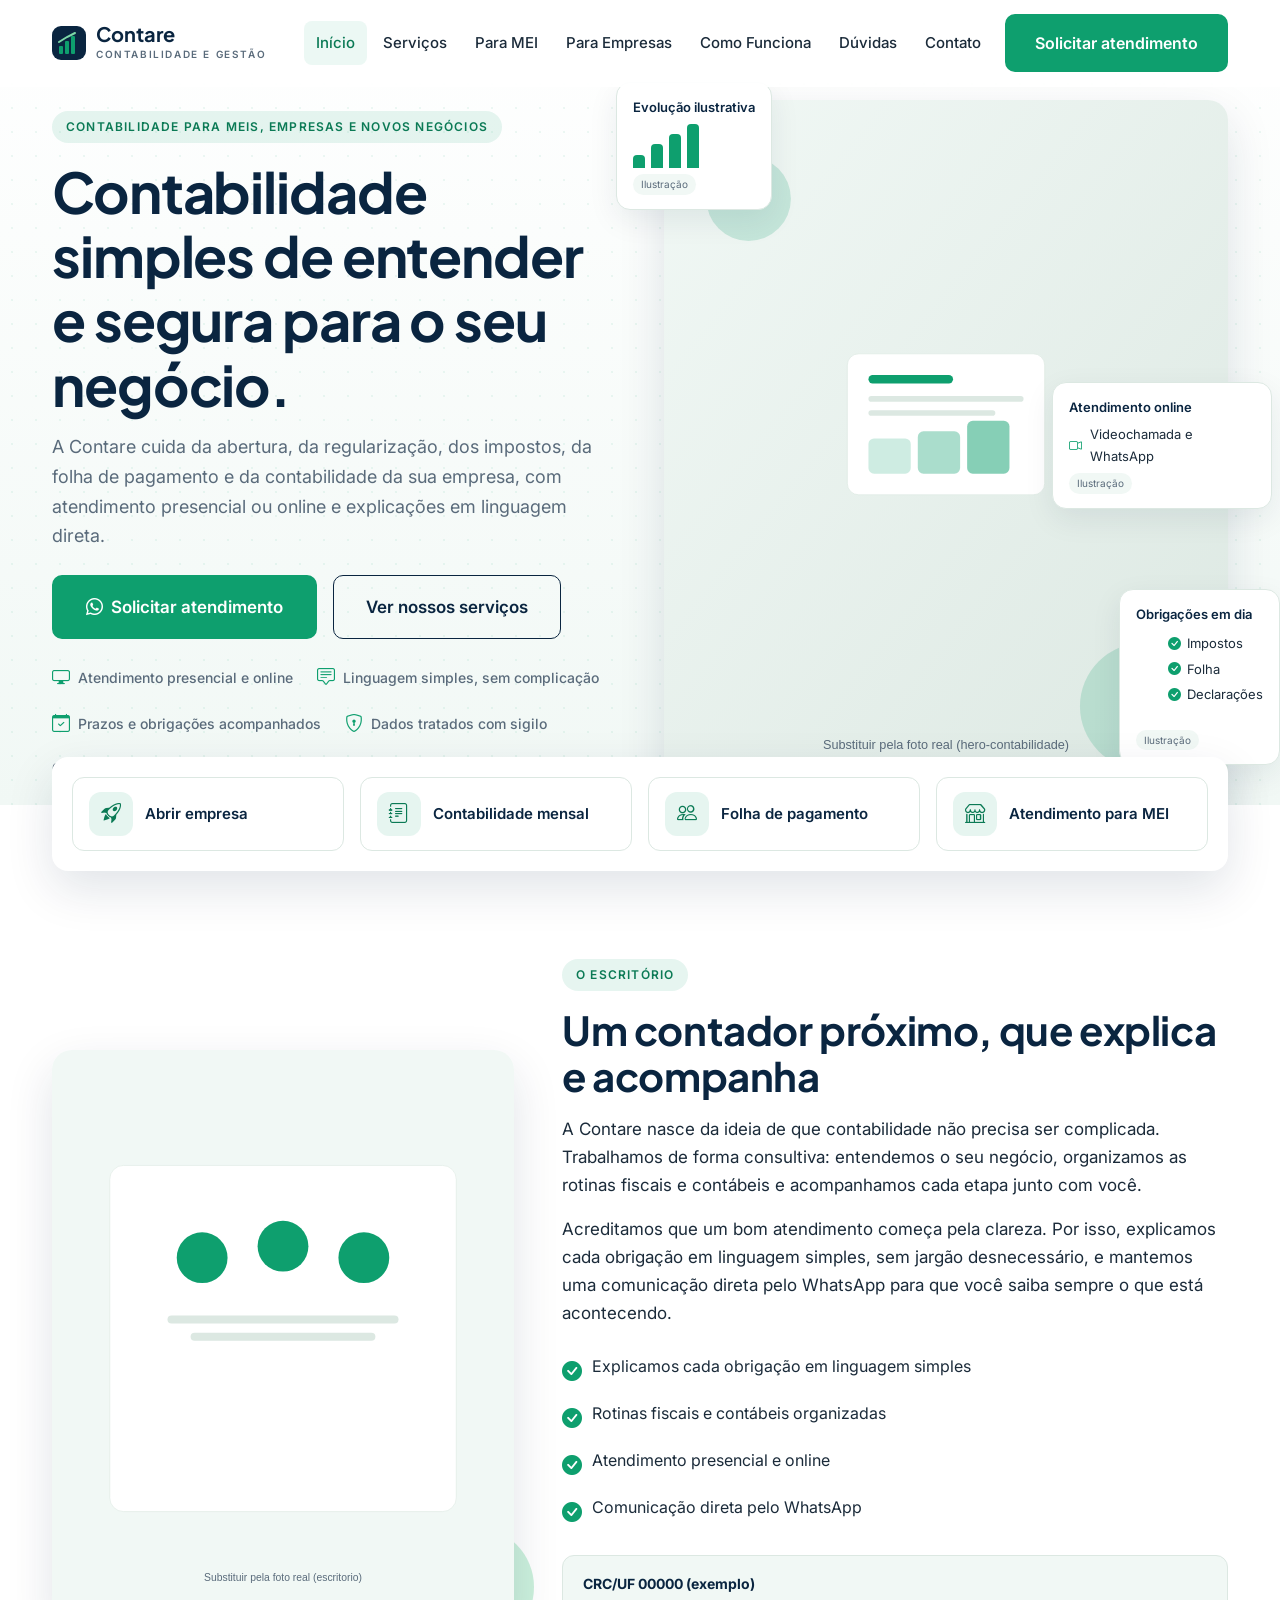
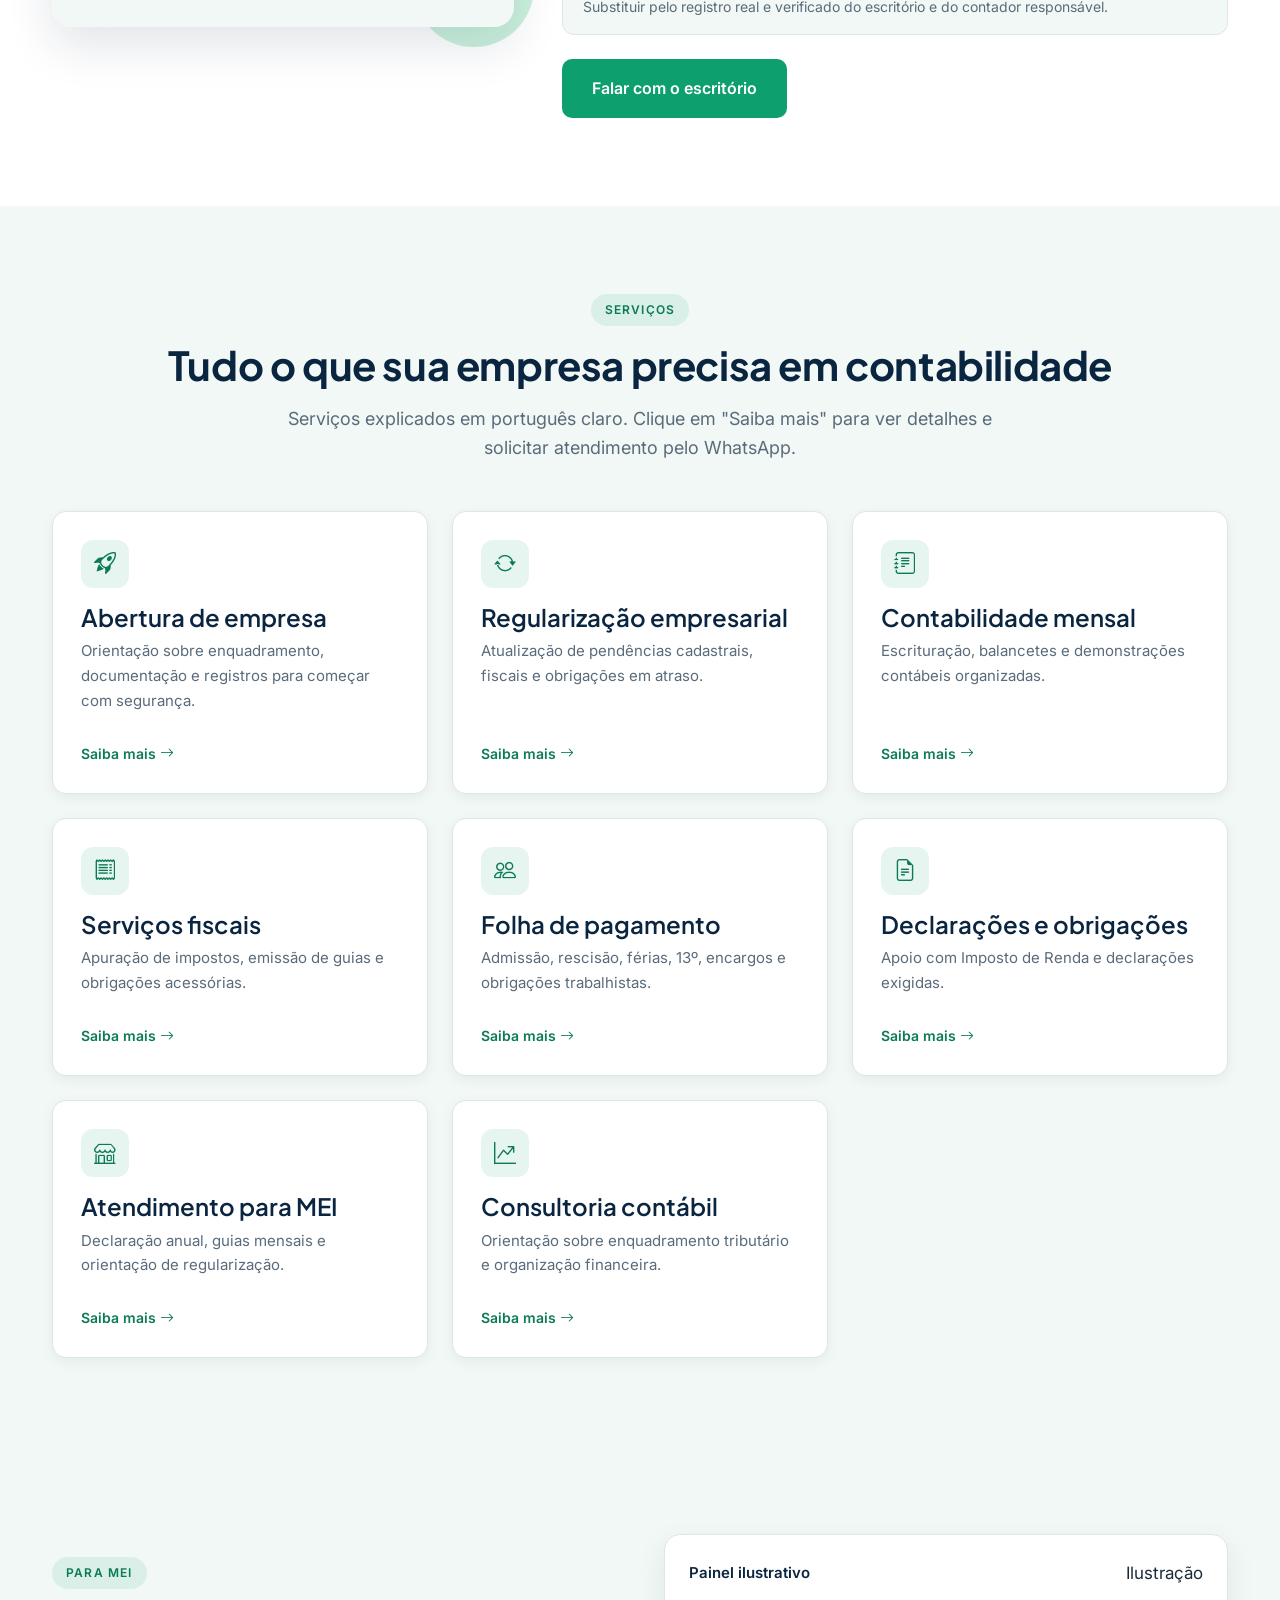
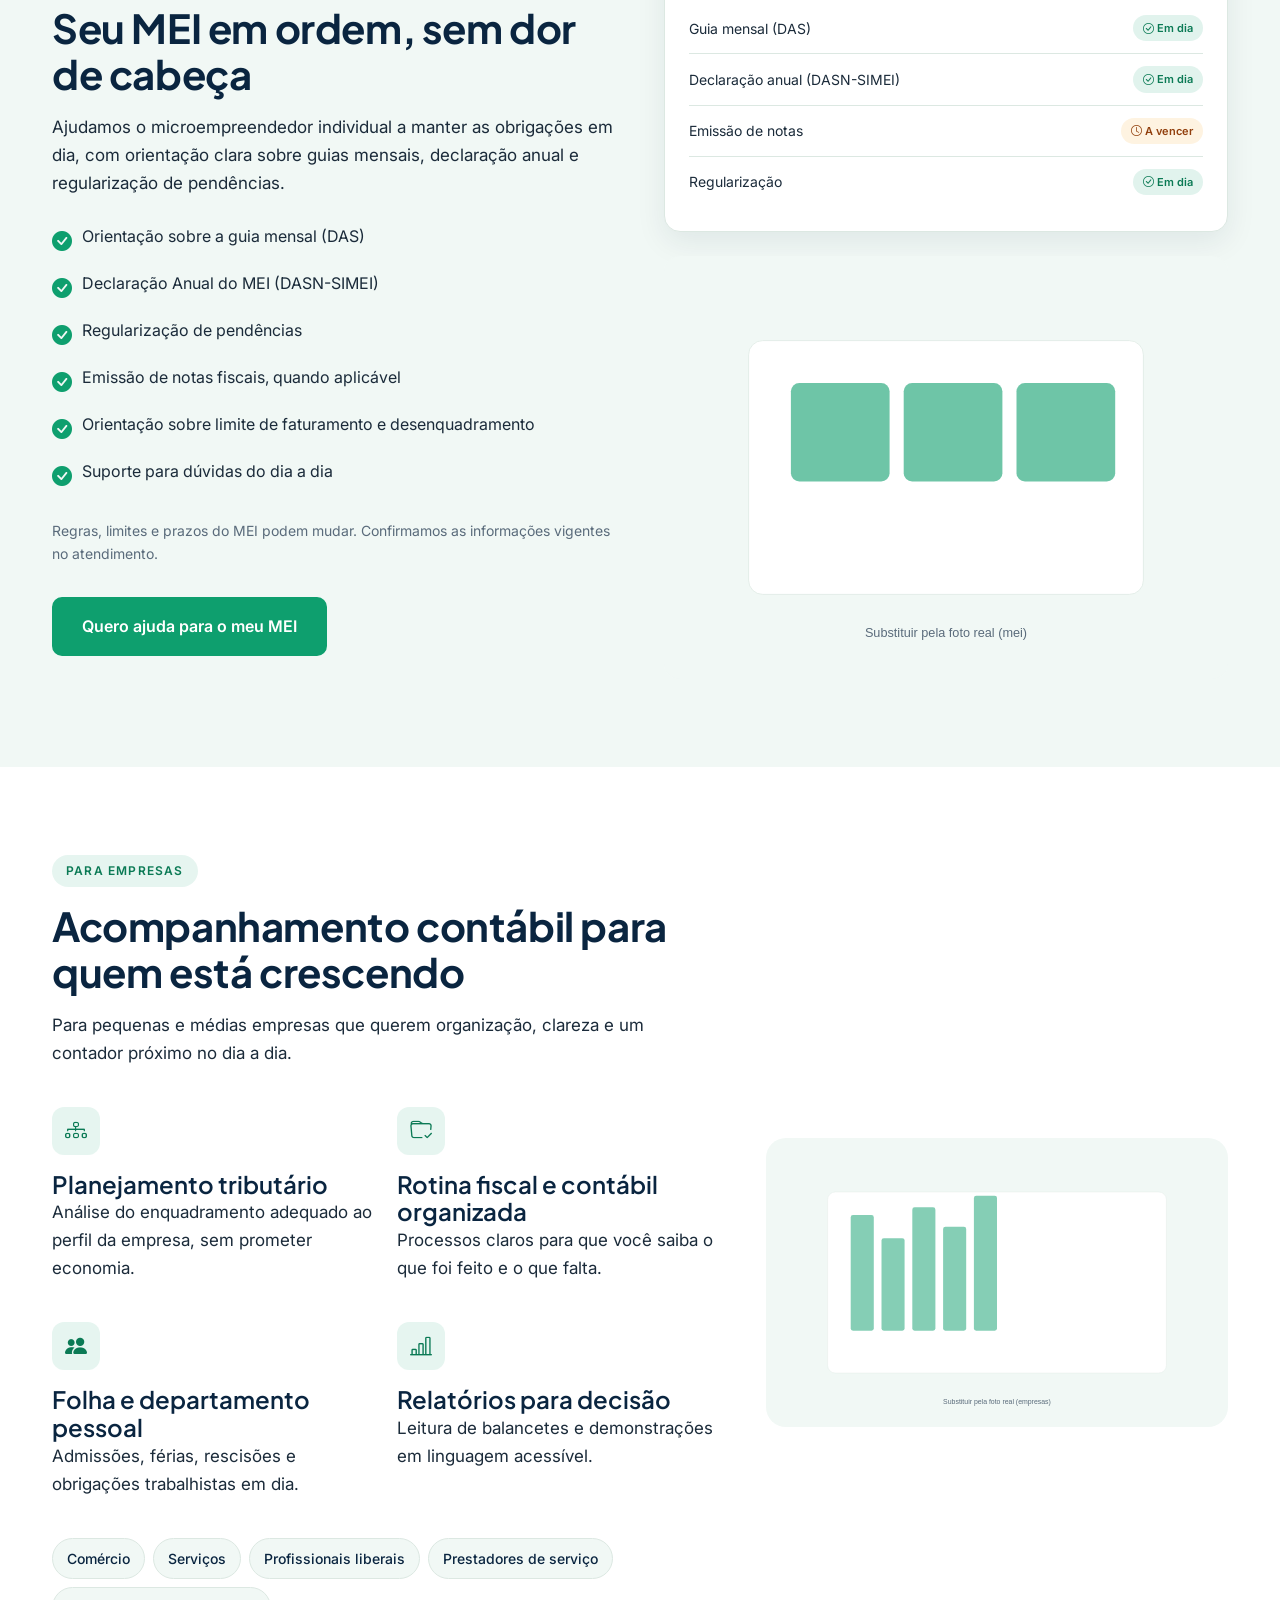
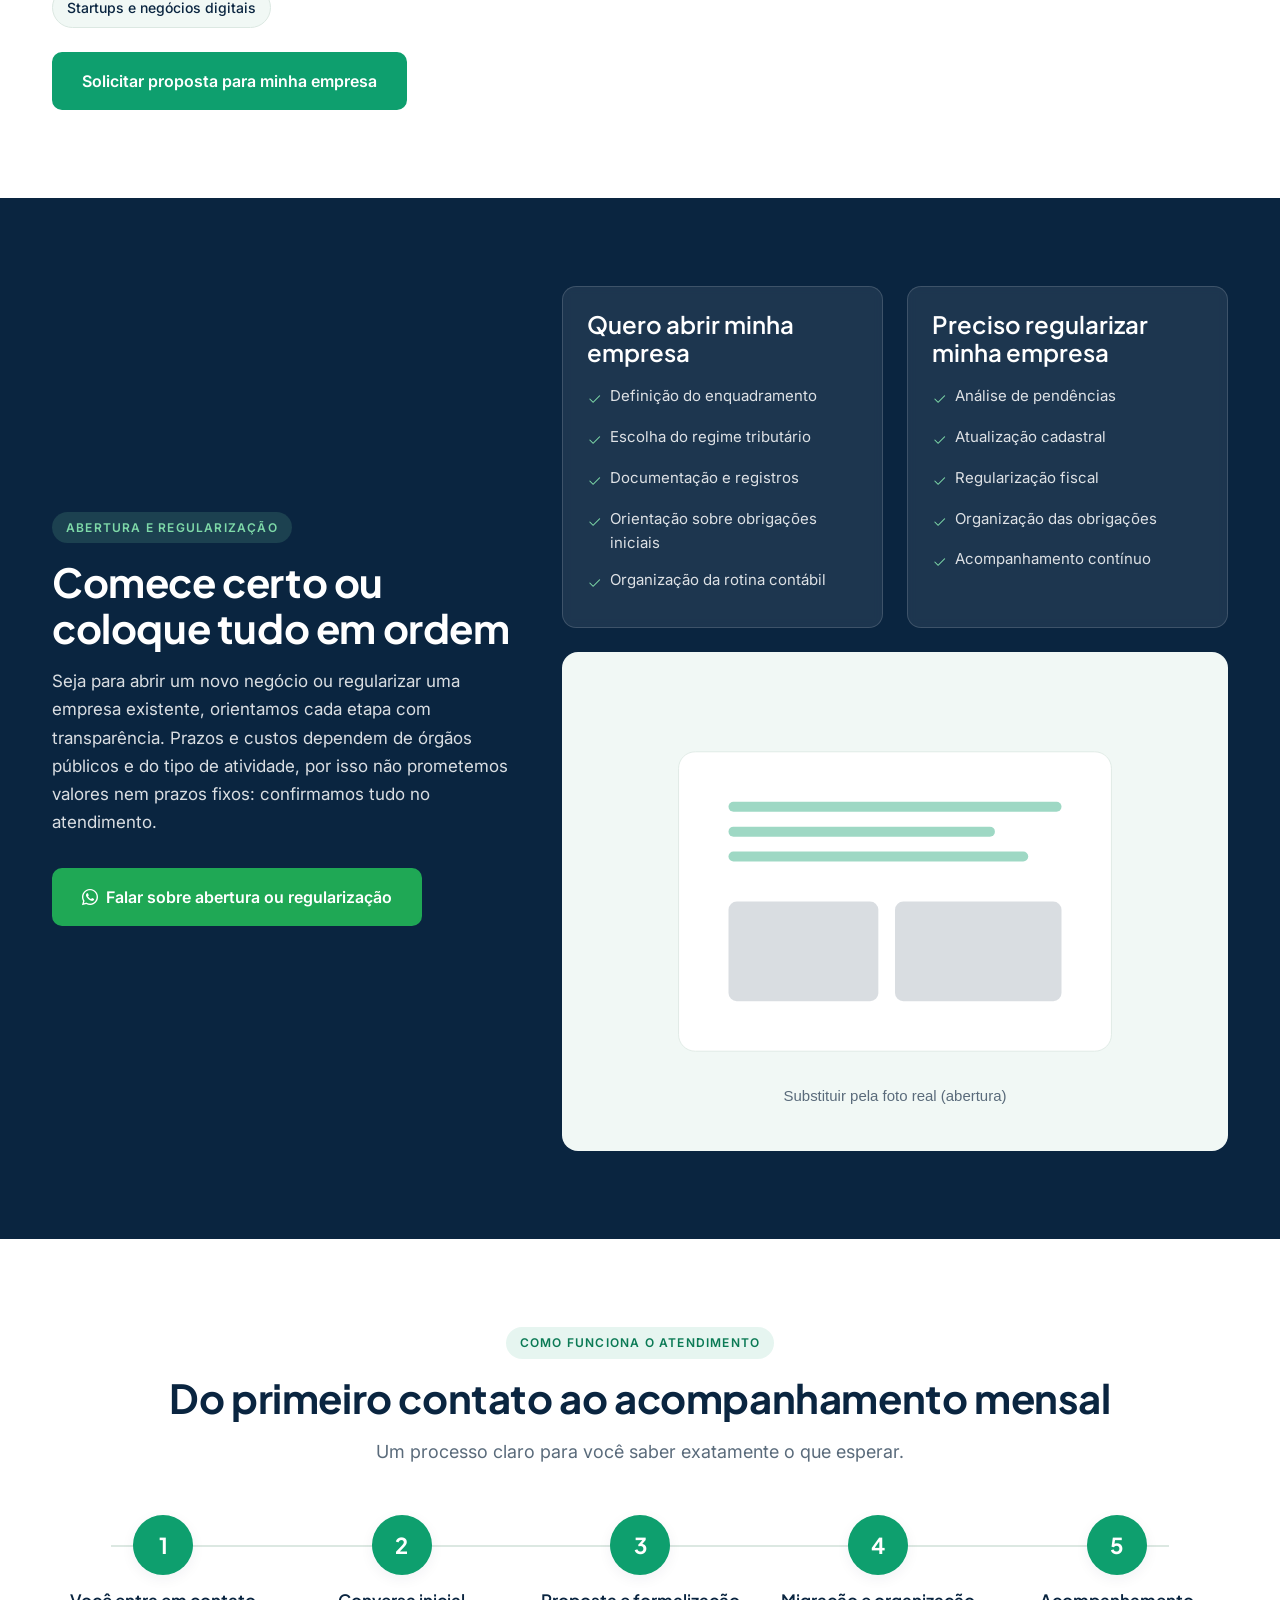
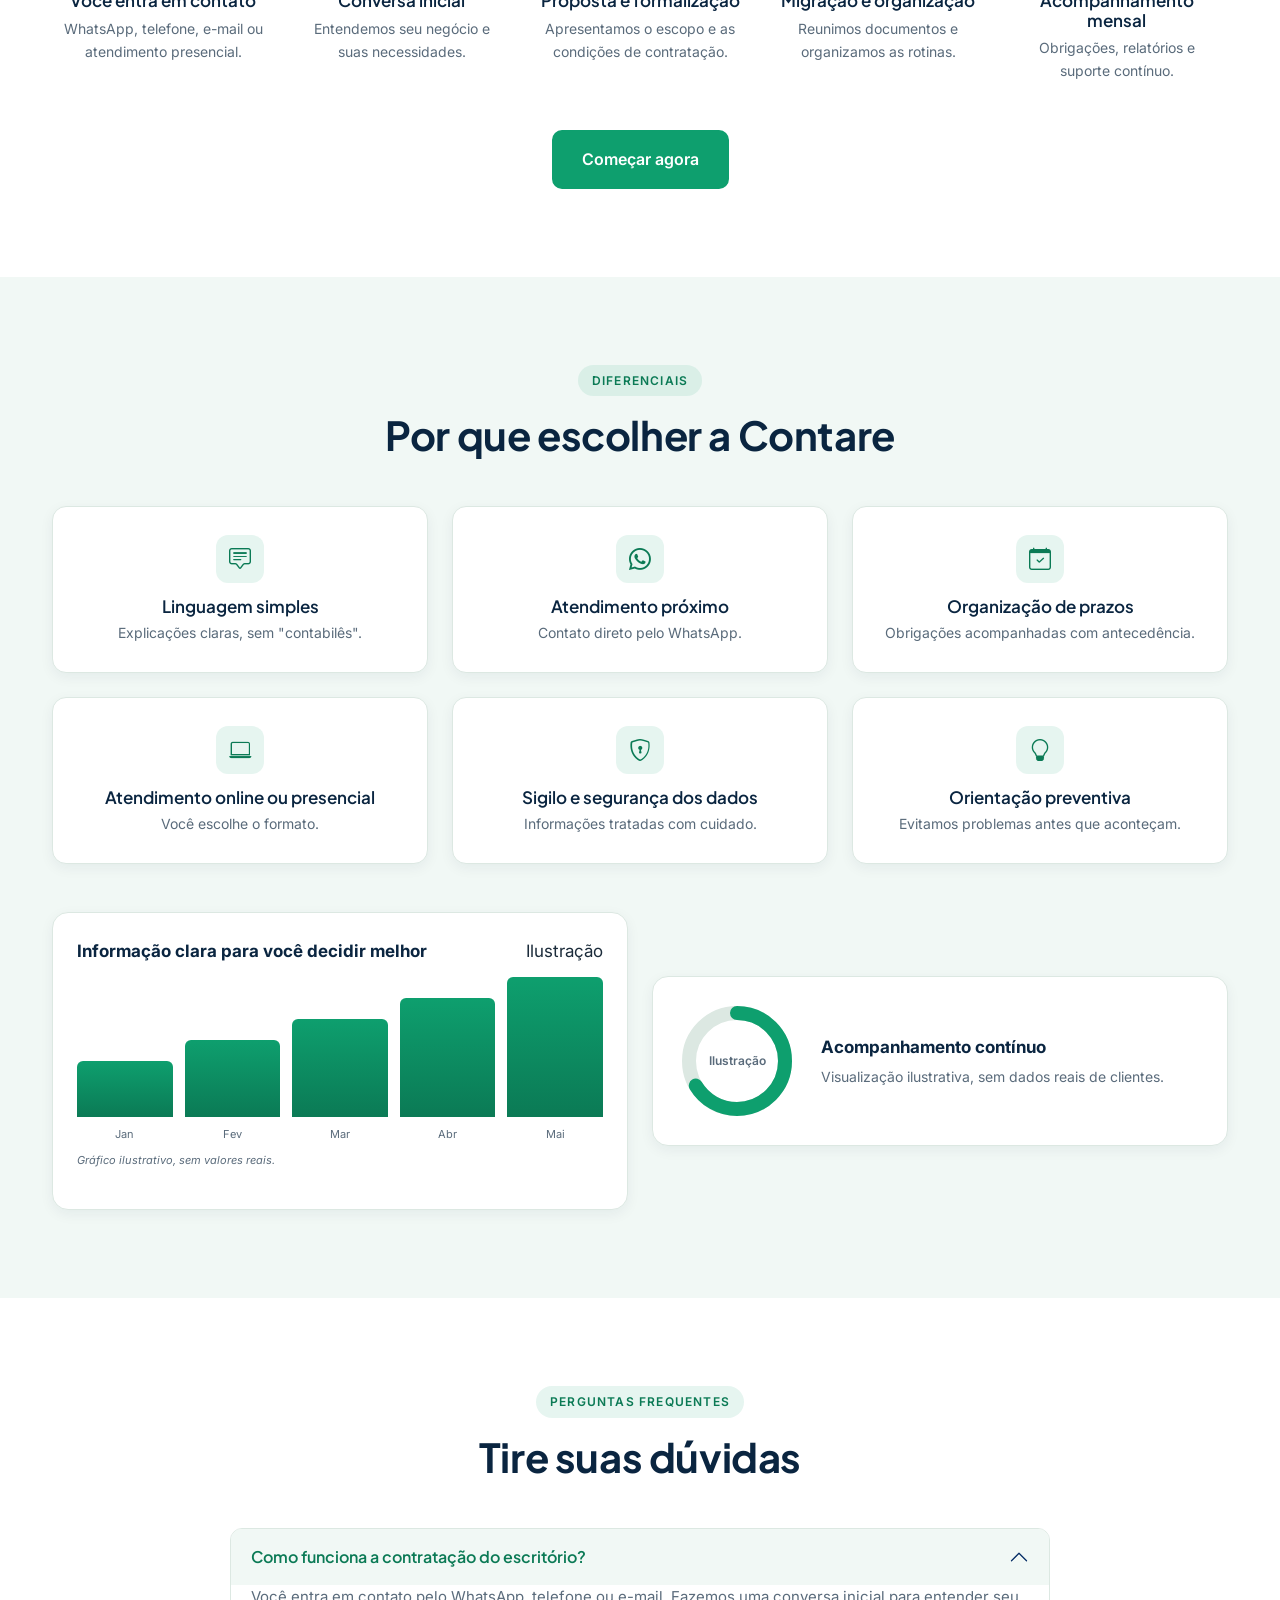
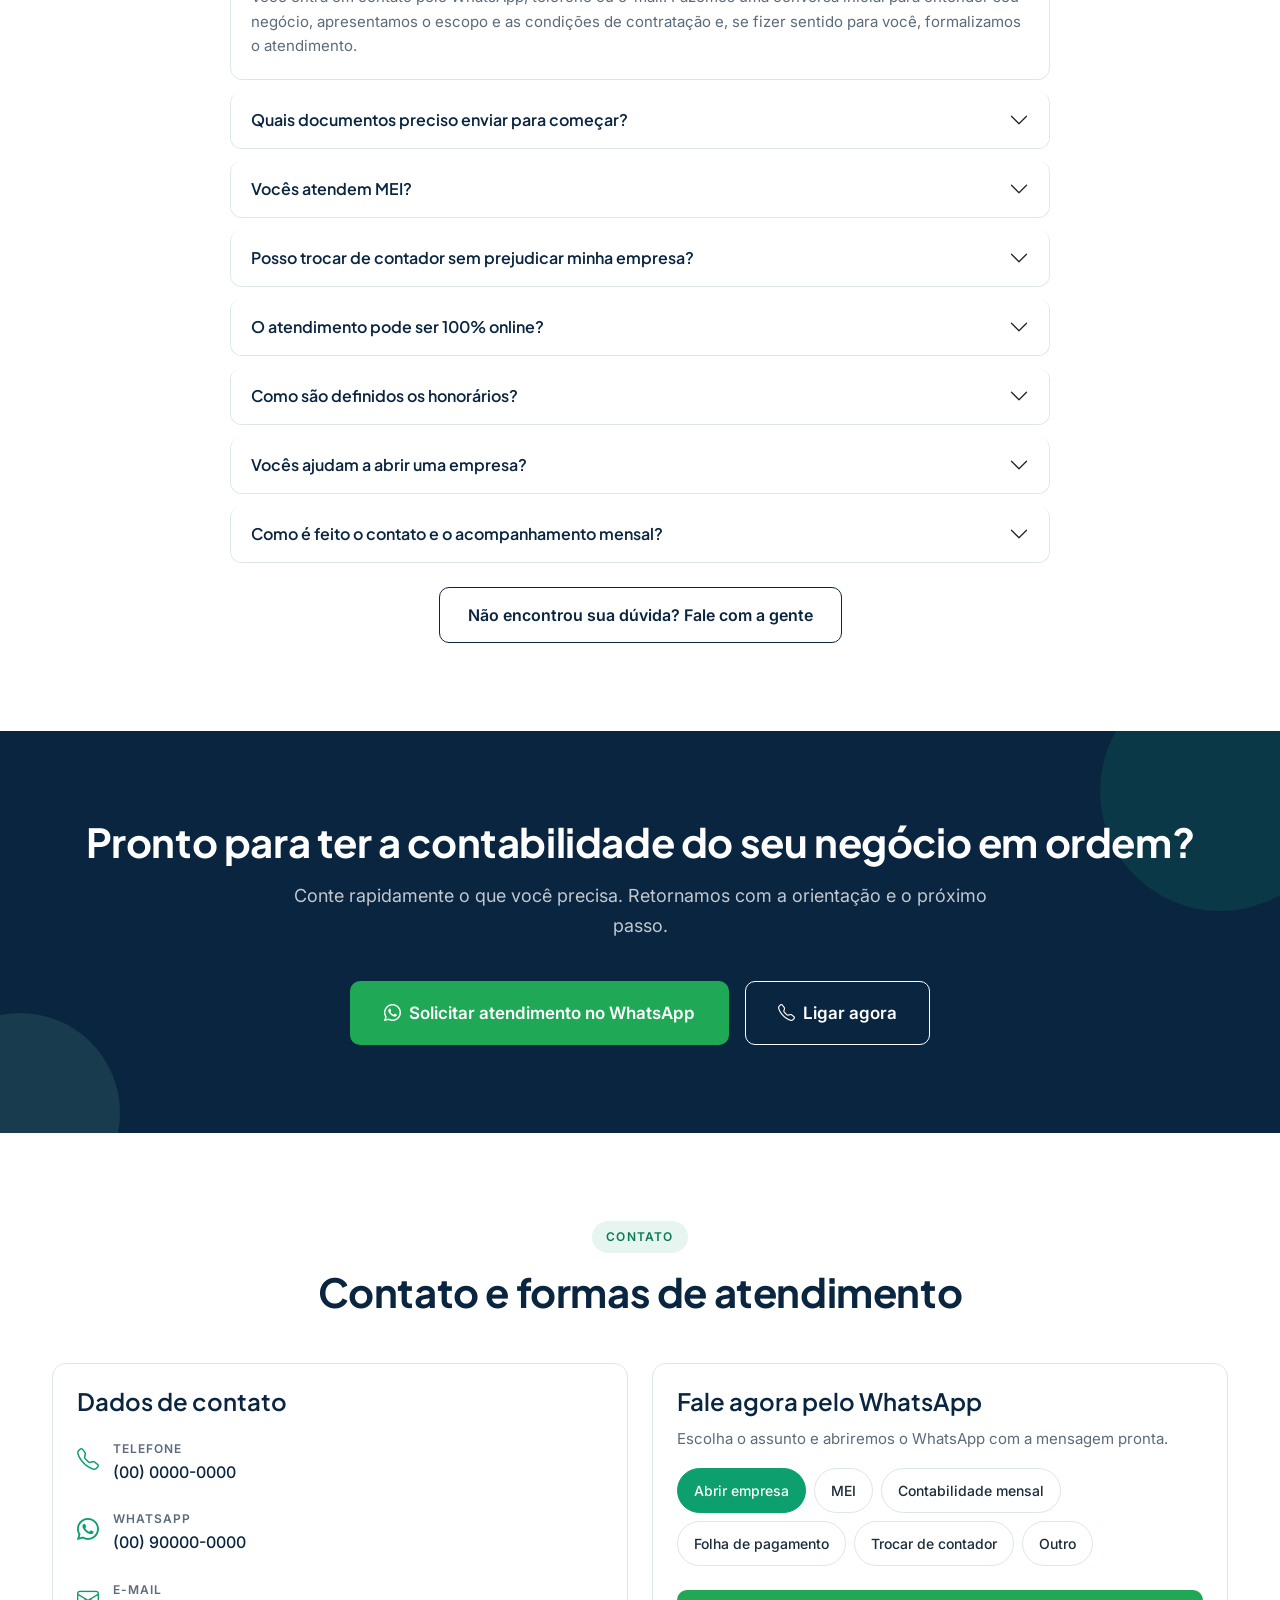
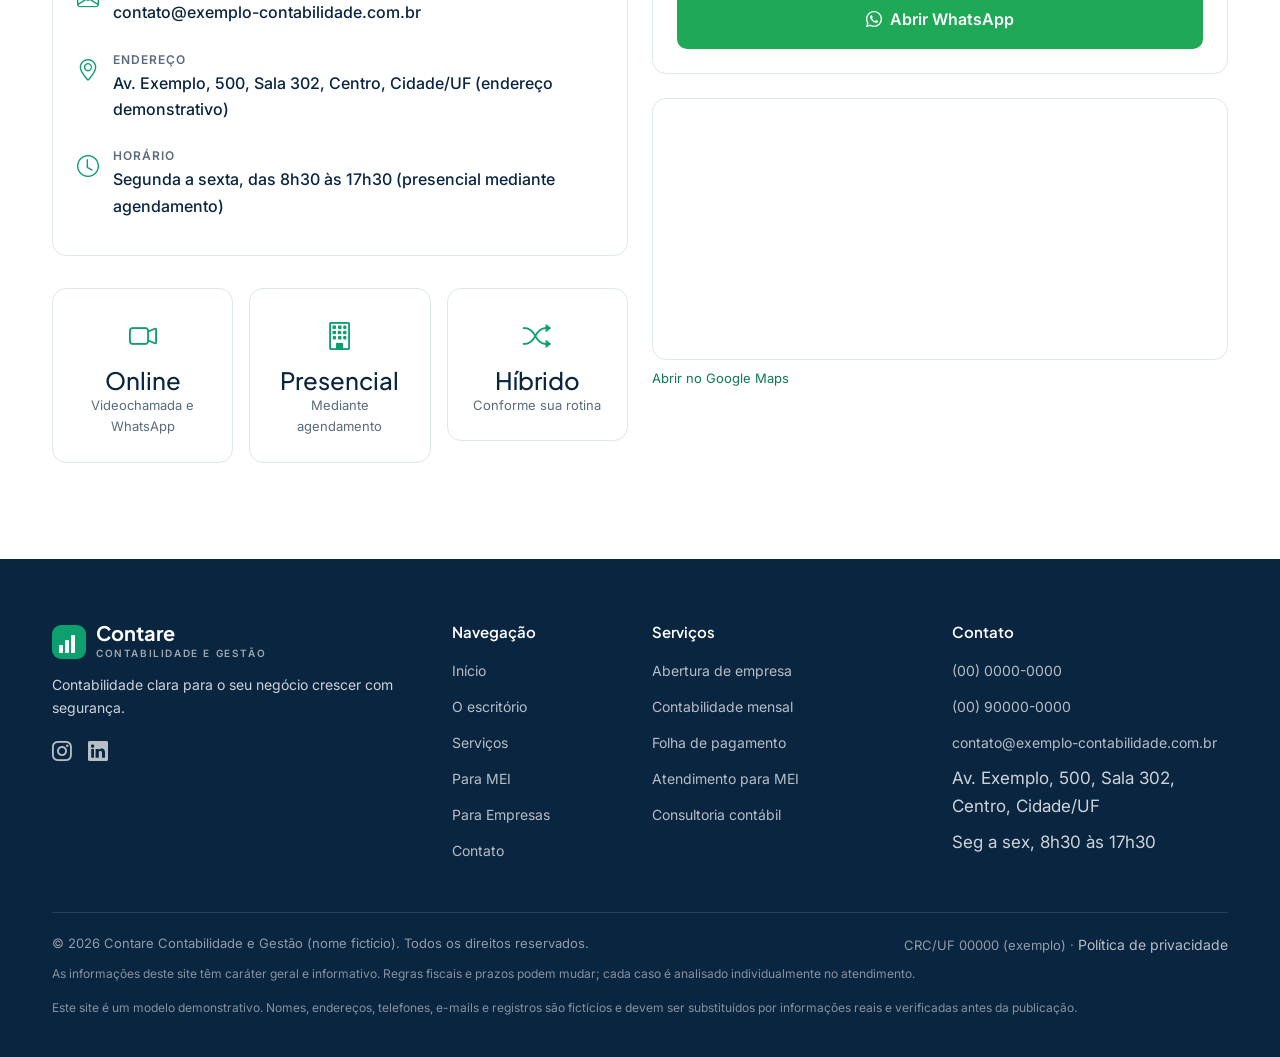
==== index.html @ 86873ee8 "first commit" ====
<!DOCTYPE html>
<html lang="pt-BR">
<head>
  <meta charset="UTF-8">
  <meta name="viewport" content="width=device-width, initial-scale=1.0">
  <title>Contare Contabilidade e Gestão | Contabilidade para MEI e Empresas</title>
  <meta name="description" content="Contabilidade simples de entender e segura para o seu negócio. Abertura, regularização, impostos, folha e contabilidade mensal, com atendimento presencial ou online.">
  <link rel="canonical" href="https://www.seudominio.com.br/">
  <meta property="og:title" content="Contare Contabilidade e Gestão | Contabilidade para MEI e Empresas">
  <meta property="og:description" content="Contabilidade simples de entender e segura para o seu negócio. Atendimento presencial ou online.">
  <meta property="og:type" content="website">
  <meta property="og:url" content="https://www.seudominio.com.br/">
  <meta property="og:image" content="https://www.seudominio.com.br/images/hero/hero-contabilidade.svg">
  <meta property="og:locale" content="pt_BR">
  <meta name="twitter:card" content="summary_large_image">
  <meta name="theme-color" content="#0A2540">
  <link rel="icon" type="image/svg+xml" href="favicon/favicon.svg">
  <link rel="preconnect" href="https://fonts.googleapis.com">
  <link rel="preconnect" href="https://fonts.gstatic.com" crossorigin>
  <link href="https://fonts.googleapis.com/css2?family=Plus+Jakarta+Sans:wght@600;700&family=Inter:wght@400;500;600&display=swap" rel="stylesheet">
  <link href="https://cdn.jsdelivr.net/npm/bootstrap@5.3.8/dist/css/bootstrap.min.css" rel="stylesheet" integrity="sha384-sRIl4kxILFvY47J16cr9ZwB07vP4J8+LH7qKQnuqkuIAvNWLzeN8tE5YBujZqJLB" crossorigin="anonymous">
  <link href="https://cdn.jsdelivr.net/npm/bootstrap-icons@1.11.3/font/bootstrap-icons.min.css" rel="stylesheet">
  <link href="css/style.css" rel="stylesheet">
  <noscript><style>.reveal{opacity:1;transform:none}</style></noscript>
  <script type="application/ld+json">
  { "@context": "https://schema.org", "@type": "AccountingService", "name": "Contare Contabilidade e Gestão (nome fictício)", "description": "Escritório de contabilidade demonstrativo. Substituir por dados reais.", "telephone": "(00) 0000-0000", "email": "contato@exemplo-contabilidade.com.br", "address": { "@type": "PostalAddress", "streetAddress": "Av. Exemplo, 500, Sala 302", "addressLocality": "Cidade", "addressRegion": "UF" } }
  </script>
</head>
<body>
  <a class="skip-link" href="#conteudo">Pular para o conteúdo</a>
  <header class="site-header">
    <div class="container">
      <nav class="navbar navbar-expand-lg p-0" aria-label="Navegação principal">
        <a class="brand-logo" href="#inicio" aria-label="Contare Contabilidade e Gestão - início">
          <svg width="34" height="34" viewBox="0 0 34 34" aria-hidden="true"><rect width="34" height="34" rx="9" fill="#0A2540"/><rect x="7" y="20" width="4" height="8" rx="1" fill="#0E9F6E"/><rect x="13" y="15" width="4" height="13" rx="1" fill="#0E9F6E"/><rect x="19" y="10" width="4" height="18" rx="1" fill="#0E9F6E"/><path d="M7 16 L15 11 L23 7" stroke="#7ED9A8" stroke-width="2" fill="none" stroke-linecap="round"/></svg>
          <div><div class="brand-name">Contare</div><div class="brand-sub">CONTABILIDADE E GESTÃO</div></div>
        </a>
        <!-- Substituir pelo logo real do escritório -->
        <button class="navbar-toggler" type="button" data-bs-toggle="collapse" data-bs-target="#mainNav" aria-controls="mainNav" aria-expanded="false" aria-label="Abrir menu"><span class="navbar-toggler-icon"></span></button>
        <div class="collapse navbar-collapse" id="mainNav">
          <ul class="navbar-nav ms-auto align-items-lg-center gap-lg-1">
            <li class="nav-item"><a class="nav-link-custom" href="#inicio">Início</a></li>
            <li class="nav-item"><a class="nav-link-custom" href="#servicos">Serviços</a></li>
            <li class="nav-item"><a class="nav-link-custom" href="#mei">Para MEI</a></li>
            <li class="nav-item"><a class="nav-link-custom" href="#empresas">Para Empresas</a></li>
            <li class="nav-item"><a class="nav-link-custom" href="#como-funciona">Como Funciona</a></li>
            <li class="nav-item"><a class="nav-link-custom" href="#faq">Dúvidas</a></li>
            <li class="nav-item"><a class="nav-link-custom" href="#contato">Contato</a></li>
            <li class="nav-item ms-lg-2"><a class="btn-brand" data-wa="header" href="#">Solicitar atendimento</a></li>
          </ul>
        </div>
      </nav>
    </div>
  </header>
  <main id="conteudo">
    <section class="hero" id="inicio" aria-labelledby="hero-title">
      <div class="container hero-grid">
        <div class="row align-items-center g-5">
          <div class="col-lg-6">
            <span class="section-eyebrow reveal">CONTABILIDADE PARA MEIs, EMPRESAS E NOVOS NEGÓCIOS</span>
            <h1 id="hero-title" class="reveal">Contabilidade simples de entender e segura para o seu negócio.</h1>
            <p class="mt-3 reveal" style="font-size:18px;color:var(--color-muted);">A Contare cuida da abertura, da regularização, dos impostos, da folha de pagamento e da contabilidade da sua empresa, com atendimento presencial ou online e explicações em linguagem direta.</p>
            <div class="d-flex flex-wrap gap-3 mt-4 reveal">
              <a class="btn-brand btn-lg" data-wa="hero" href="#"><i class="bi bi-whatsapp"></i> Solicitar atendimento</a>
              <a class="btn-outline-brand btn-lg" href="#servicos">Ver nossos serviços</a>
            </div>
            <div class="trust-row reveal">
              <span class="trust-item"><i class="bi bi-display"></i> Atendimento presencial e online</span>
              <span class="trust-item"><i class="bi bi-chat-square-text"></i> Linguagem simples, sem complicação</span>
              <span class="trust-item"><i class="bi bi-calendar-check"></i> Prazos e obrigações acompanhados</span>
              <span class="trust-item"><i class="bi bi-shield-lock"></i> Dados tratados com sigilo</span>
            </div>
            <p class="hero-note">Gráficos e dados desta página são ilustrativos.</p>
          </div>
          <div class="col-lg-6 hero-visual reveal">
            <img src="images/hero/hero-contabilidade.svg" alt="Profissional trabalhando com notebook em ambiente claro e moderno" class="hero-img" width="800" height="1000" fetchpriority="high">
            <div class="floating-card floating-1"><div class="fc-title">Evolução ilustrativa</div><div class="fc-bars" aria-hidden="true"><span></span><span></span><span></span><span></span></div><span class="badge-illustrative">Ilustração</span></div>
            <div class="floating-card floating-2"><div class="fc-title">Obrigações em dia</div><ul class="fc-checklist"><li><i class="bi bi-check-circle-fill"></i> Impostos</li><li><i class="bi bi-check-circle-fill"></i> Folha</li><li><i class="bi bi-check-circle-fill"></i> Declarações</li></ul><span class="badge-illustrative">Ilustração</span></div>
            <div class="floating-card floating-3"><div class="fc-title">Atendimento online</div><div class="d-flex align-items-center gap-2 mt-1"><i class="bi bi-camera-video" style="color:var(--color-secondary)"></i><span style="font-size:13px;">Videochamada e WhatsApp</span></div><span class="badge-illustrative">Ilustração</span></div>
          </div>
        </div>
      </div>
    </section>
    <section class="container" aria-label="Atalhos rápidos">
      <div class="quick-strip reveal">
        <div class="row g-3">
          <div class="col-6 col-md-3"><a class="quick-item" href="#abertura"><span class="qi-icon"><i class="bi bi-rocket-takeoff"></i></span><span class="qi-title">Abrir empresa</span></a></div>
          <div class="col-6 col-md-3"><a class="quick-item" href="#servicos"><span class="qi-icon"><i class="bi bi-journal-text"></i></span><span class="qi-title">Contabilidade mensal</span></a></div>
          <div class="col-6 col-md-3"><a class="quick-item" href="#servicos"><span class="qi-icon"><i class="bi bi-people"></i></span><span class="qi-title">Folha de pagamento</span></a></div>
          <div class="col-6 col-md-3"><a class="quick-item" href="#mei"><span class="qi-icon"><i class="bi bi-shop"></i></span><span class="qi-title">Atendimento para MEI</span></a></div>
        </div>
      </div>
    </section>
    <!-- ESCRITÓRIO -->
    <section class="section" id="escritorio" aria-labelledby="escritorio-title">
      <div class="container">
        <div class="row align-items-center g-5">
          <div class="col-lg-5 reveal">
            <div style="position:relative;">
              <img src="images/about/escritorio.svg" alt="Equipe em reunião de consultoria em escritório moderno" class="about-img" width="800" height="1000" loading="lazy">
              <div class="about-geom" aria-hidden="true"></div>
            </div>
          </div>
          <div class="col-lg-7 reveal">
            <span class="section-eyebrow">O ESCRITÓRIO</span>
            <h2 id="escritorio-title" class="section-title">Um contador próximo, que explica e acompanha</h2>
            <p>A Contare nasce da ideia de que contabilidade não precisa ser complicada. Trabalhamos de forma consultiva: entendemos o seu negócio, organizamos as rotinas fiscais e contábeis e acompanhamos cada etapa junto com você.</p>
            <p>Acreditamos que um bom atendimento começa pela clareza. Por isso, explicamos cada obrigação em linguagem simples, sem jargão desnecessário, e mantemos uma comunicação direta pelo WhatsApp para que você saiba sempre o que está acontecendo.</p>
            <ul class="check-list">
              <li><i class="bi bi-check-circle-fill"></i> Explicamos cada obrigação em linguagem simples</li>
              <li><i class="bi bi-check-circle-fill"></i> Rotinas fiscais e contábeis organizadas</li>
              <li><i class="bi bi-check-circle-fill"></i> Atendimento presencial e online</li>
              <li><i class="bi bi-check-circle-fill"></i> Comunicação direta pelo WhatsApp</li>
            </ul>
            <div class="crc-block">
              <strong>CRC/UF 00000 (exemplo)</strong><br>
              Substituir pelo registro real e verificado do escritório e do contador responsável.
            </div>
            <a class="btn-brand mt-4" data-wa="escritorio" href="#">Falar com o escritório</a>
          </div>
        </div>
      </div>
    </section>
    <!-- SERVIÇOS -->
    <section class="section section-surface" id="servicos" aria-labelledby="servicos-title">
      <div class="container">
        <div class="text-center mb-5 reveal">
          <span class="section-eyebrow">SERVIÇOS</span>
          <h2 id="servicos-title" class="section-title">Tudo o que sua empresa precisa em contabilidade</h2>
          <p class="section-subtitle mx-auto">Serviços explicados em português claro. Clique em "Saiba mais" para ver detalhes e solicitar atendimento pelo WhatsApp.</p>
        </div>
        <div class="row g-4">
          <div class="col-md-6 col-lg-4 reveal"><article class="card-base card-service"><div class="icon-box"><i class="bi bi-rocket-takeoff"></i></div><h3>Abertura de empresa</h3><p>Orientação sobre enquadramento, documentação e registros para começar com segurança.</p><a class="card-link" href="#" data-bs-toggle="modal" data-bs-target="#serviceModal" data-service-title="Abertura de empresa" data-service-desc="<p><strong>O que é:</strong> orientação completa para abrir sua empresa com segurança.</p><p><strong>Para quem serve:</strong> quem vai começar um negócio.</p><p><strong>O que você precisa enviar:</strong> documentos pessoais e dados da atividade.</p>">Saiba mais <i class="bi bi-arrow-right"></i></a></article></div>
          <div class="col-md-6 col-lg-4 reveal"><article class="card-base card-service"><div class="icon-box"><i class="bi bi-arrow-repeat"></i></div><h3>Regularização empresarial</h3><p>Atualização de pendências cadastrais, fiscais e obrigações em atraso.</p><a class="card-link" href="#" data-bs-toggle="modal" data-bs-target="#serviceModal" data-service-title="Regularização empresarial" data-service-desc="<p><strong>O que é:</strong> análise e atualização de pendências cadastrais e fiscais.</p><p><strong>Para quem serve:</strong> empresas com pendências.</p><p><strong>O que você precisa enviar:</strong> documentos da empresa e obrigações em aberto.</p>">Saiba mais <i class="bi bi-arrow-right"></i></a></article></div>
          <div class="col-md-6 col-lg-4 reveal"><article class="card-base card-service"><div class="icon-box"><i class="bi bi-journal-text"></i></div><h3>Contabilidade mensal</h3><p>Escrituração, balancetes e demonstrações contábeis organizadas.</p><a class="card-link" href="#" data-bs-toggle="modal" data-bs-target="#serviceModal" data-service-title="Contabilidade mensal" data-service-desc="<p><strong>O que é:</strong> escrituração contábil e balancetes mensais.</p><p><strong>Para quem serve:</strong> empresas que precisam de contabilidade em dia.</p><p><strong>O que você precisa enviar:</strong> movimentações financeiras do período.</p>">Saiba mais <i class="bi bi-arrow-right"></i></a></article></div>
          <div class="col-md-6 col-lg-4 reveal"><article class="card-base card-service"><div class="icon-box"><i class="bi bi-receipt"></i></div><h3>Serviços fiscais</h3><p>Apuração de impostos, emissão de guias e obrigações acessórias.</p><a class="card-link" href="#" data-bs-toggle="modal" data-bs-target="#serviceModal" data-service-title="Serviços fiscais" data-service-desc="<p><strong>O que é:</strong> apuração de impostos e emissão de guias.</p><p><strong>Para quem serve:</strong> empresas de todos os portes.</p><p><strong>O que você precisa enviar:</strong> notas fiscais e movimentação do período.</p>">Saiba mais <i class="bi bi-arrow-right"></i></a></article></div>
          <div class="col-md-6 col-lg-4 reveal"><article class="card-base card-service"><div class="icon-box"><i class="bi bi-people"></i></div><h3>Folha de pagamento</h3><p>Admissão, rescisão, férias, 13º, encargos e obrigações trabalhistas.</p><a class="card-link" href="#" data-bs-toggle="modal" data-bs-target="#serviceModal" data-service-title="Folha de pagamento" data-service-desc="<p><strong>O que é:</strong> gestão da folha e obrigações trabalhistas.</p><p><strong>Para quem serve:</strong> empresas com funcionários.</p><p><strong>O que você precisa enviar:</strong> dados dos colaboradores e eventos do mês.</p>">Saiba mais <i class="bi bi-arrow-right"></i></a></article></div>
          <div class="col-md-6 col-lg-4 reveal"><article class="card-base card-service"><div class="icon-box"><i class="bi bi-file-earmark-text"></i></div><h3>Declarações e obrigações</h3><p>Apoio com Imposto de Renda e declarações exigidas.</p><a class="card-link" href="#" data-bs-toggle="modal" data-bs-target="#serviceModal" data-service-title="Declarações e obrigações" data-service-desc="<p><strong>O que é:</strong> apoio com Imposto de Renda e outras declarações.</p><p><strong>Para quem serve:</strong> empresas e pessoas físicas.</p><p><strong>O que você precisa enviar:</strong> informes e documentos do período.</p>">Saiba mais <i class="bi bi-arrow-right"></i></a></article></div>
          <div class="col-md-6 col-lg-4 reveal"><article class="card-base card-service"><div class="icon-box"><i class="bi bi-shop"></i></div><h3>Atendimento para MEI</h3><p>Declaração anual, guias mensais e orientação de regularização.</p><a class="card-link" href="#" data-bs-toggle="modal" data-bs-target="#serviceModal" data-service-title="Atendimento para MEI" data-service-desc="<p><strong>O que é:</strong> apoio ao MEI com declaração anual e guias.</p><p><strong>Para quem serve:</strong> MEIs.</p><p><strong>O que você precisa enviar:</strong> dados do MEI e movimentação.</p>">Saiba mais <i class="bi bi-arrow-right"></i></a></article></div>
          <div class="col-md-6 col-lg-4 reveal"><article class="card-base card-service"><div class="icon-box"><i class="bi bi-graph-up-arrow"></i></div><h3>Consultoria contábil</h3><p>Orientação sobre enquadramento tributário e organização financeira.</p><a class="card-link" href="#" data-bs-toggle="modal" data-bs-target="#serviceModal" data-service-title="Consultoria contábil" data-service-desc="<p><strong>O que é:</strong> orientação sobre enquadramento e organização financeira.</p><p><strong>Para quem serve:</strong> quem quer decidir com segurança.</p><p><strong>O que você precisa enviar:</strong> informações do negócio e objetivos.</p>">Saiba mais <i class="bi bi-arrow-right"></i></a></article></div>
        </div>
        <div class="modal fade" id="serviceModal" tabindex="-1" aria-labelledby="serviceModalLabel" aria-hidden="true">
          <div class="modal-dialog modal-dialog-centered"><div class="modal-content">
            <div class="modal-header"><h3 class="modal-title" id="serviceModalLabel">Serviço</h3><button type="button" class="btn-close" data-bs-dismiss="modal" aria-label="Fechar"></button></div>
            <div class="modal-body"></div>
            <div class="modal-footer"><a class="btn-whatsapp modal-wa-btn" href="#"><i class="bi bi-whatsapp"></i> Solicitar este serviço</a></div>
          </div></div>
        </div>
        <!-- O escritório real deve manter apenas os serviços que de fato oferece e que são verificáveis. -->
      </div>
    </section>
    <!-- MEI -->
    <section class="section section-surface" id="mei" aria-labelledby="mei-title" style="background:var(--color-surface);">
      <div class="container">
        <div class="row align-items-center g-5">
          <div class="col-lg-6 reveal">
            <span class="section-eyebrow">PARA MEI</span>
            <h2 id="mei-title" class="section-title">Seu MEI em ordem, sem dor de cabeça</h2>
            <p>Ajudamos o microempreendedor individual a manter as obrigações em dia, com orientação clara sobre guias mensais, declaração anual e regularização de pendências.</p>
            <ul class="check-list">
              <li><i class="bi bi-check-circle-fill"></i> Orientação sobre a guia mensal (DAS)</li>
              <li><i class="bi bi-check-circle-fill"></i> Declaração Anual do MEI (DASN-SIMEI)</li>
              <li><i class="bi bi-check-circle-fill"></i> Regularização de pendências</li>
              <li><i class="bi bi-check-circle-fill"></i> Emissão de notas fiscais, quando aplicável</li>
              <li><i class="bi bi-check-circle-fill"></i> Orientação sobre limite de faturamento e desenquadramento</li>
              <li><i class="bi bi-check-circle-fill"></i> Suporte para dúvidas do dia a dia</li>
            </ul>
            <p class="mt-2" style="font-size:14px;color:var(--color-muted);">Regras, limites e prazos do MEI podem mudar. Confirmamos as informações vigentes no atendimento.</p>
            <a class="btn-brand mt-3" data-wa="mei" href="#">Quero ajuda para o meu MEI</a>
          </div>
          <div class="col-lg-6 reveal">
            <div class="mei-panel">
              <div class="panel-head">
                <span class="panel-title">Painel ilustrativo</span>
                <span class="badge-illustrative">Ilustração</span>
              </div>
              <div class="mei-row"><span class="label">Guia mensal (DAS)</span><span class="status"><span class="status-pill status-ok"><i class="bi bi-check-circle"></i> Em dia</span></span></div>
              <div class="mei-row"><span class="label">Declaração anual (DASN-SIMEI)</span><span class="status"><span class="status-pill status-ok"><i class="bi bi-check-circle"></i> Em dia</span></span></div>
              <div class="mei-row"><span class="label">Emissão de notas</span><span class="status"><span class="status-pill status-pending"><i class="bi bi-clock"></i> A vencer</span></span></div>
              <div class="mei-row"><span class="label">Regularização</span><span class="status"><span class="status-pill status-ok"><i class="bi bi-check-circle"></i> Em dia</span></span></div>
            </div>
            <img src="images/services/mei.svg" alt="Pequeno empreendedor em seu negócio" class="mt-4" style="border-radius:var(--radius-xl);" width="800" height="600" loading="lazy">
          </div>
        </div>
      </div>
    </section>
    <!-- EMPRESAS -->
    <section class="section" id="empresas" aria-labelledby="empresas-title">
      <div class="container">
        <div class="row align-items-center g-5">
          <div class="col-lg-7 reveal">
            <span class="section-eyebrow">PARA EMPRESAS</span>
            <h2 id="empresas-title" class="section-title">Acompanhamento contábil para quem está crescendo</h2>
            <p>Para pequenas e médias empresas que querem organização, clareza e um contador próximo no dia a dia.</p>
            <div class="row g-4 mt-2">
              <div class="col-md-6"><div class="feature-block"><div class="icon-box"><i class="bi bi-diagram-3"></i></div><h3>Planejamento tributário</h3><p>Análise do enquadramento adequado ao perfil da empresa, sem prometer economia.</p></div></div>
              <div class="col-md-6"><div class="feature-block"><div class="icon-box"><i class="bi bi-folder-check"></i></div><h3>Rotina fiscal e contábil organizada</h3><p>Processos claros para que você saiba o que foi feito e o que falta.</p></div></div>
              <div class="col-md-6"><div class="feature-block"><div class="icon-box"><i class="bi bi-people-fill"></i></div><h3>Folha e departamento pessoal</h3><p>Admissões, férias, rescisões e obrigações trabalhistas em dia.</p></div></div>
              <div class="col-md-6"><div class="feature-block"><div class="icon-box"><i class="bi bi-bar-chart-line"></i></div><h3>Relatórios para decisão</h3><p>Leitura de balancetes e demonstrações em linguagem acessível.</p></div></div>
            </div>
            <div class="chips mt-4">
              <span class="chip">Comércio</span><span class="chip">Serviços</span><span class="chip">Profissionais liberais</span><span class="chip">Prestadores de serviço</span><span class="chip">Startups e negócios digitais</span>
            </div>
            <a class="btn-brand mt-4" data-wa="empresas" href="#">Solicitar proposta para minha empresa</a>
          </div>
          <div class="col-lg-5 reveal">
            <img src="images/services/empresas.svg" alt="Equipe analisando relatórios em reunião" style="border-radius:var(--radius-2xl);width:100%;" width="1200" height="750" loading="lazy">
          </div>
        </div>
      </div>
    </section>
    <!-- ABERTURA -->
    <section class="section section-dark" id="abertura" aria-labelledby="abertura-title">
      <div class="container">
        <div class="row align-items-center g-5">
          <div class="col-lg-5 reveal">
            <span class="section-eyebrow">ABERTURA E REGULARIZAÇÃO</span>
            <h2 id="abertura-title" class="section-title">Comece certo ou coloque tudo em ordem</h2>
            <p>Seja para abrir um novo negócio ou regularizar uma empresa existente, orientamos cada etapa com transparência. Prazos e custos dependem de órgãos públicos e do tipo de atividade, por isso não prometemos valores nem prazos fixos: confirmamos tudo no atendimento.</p>
            <a class="btn-whatsapp mt-3" data-wa="abertura" href="#"><i class="bi bi-whatsapp"></i> Falar sobre abertura ou regularização</a>
          </div>
          <div class="col-lg-7 reveal">
            <div class="row g-4">
              <div class="col-md-6">
                <div class="track-card">
                  <h3>Quero abrir minha empresa</h3>
                  <ul>
                    <li><i class="bi bi-check2"></i> Definição do enquadramento</li>
                    <li><i class="bi bi-check2"></i> Escolha do regime tributário</li>
                    <li><i class="bi bi-check2"></i> Documentação e registros</li>
                    <li><i class="bi bi-check2"></i> Orientação sobre obrigações iniciais</li>
                    <li><i class="bi bi-check2"></i> Organização da rotina contábil</li>
                  </ul>
                </div>
              </div>
              <div class="col-md-6">
                <div class="track-card">
                  <h3>Preciso regularizar minha empresa</h3>
                  <ul>
                    <li><i class="bi bi-check2"></i> Análise de pendências</li>
                    <li><i class="bi bi-check2"></i> Atualização cadastral</li>
                    <li><i class="bi bi-check2"></i> Regularização fiscal</li>
                    <li><i class="bi bi-check2"></i> Organização das obrigações</li>
                    <li><i class="bi bi-check2"></i> Acompanhamento contínuo</li>
                  </ul>
                </div>
              </div>
            </div>
            <img src="images/services/abertura.svg" alt="Mãos organizando documentos e planejamento" class="mt-4" style="border-radius:var(--radius-xl);width:100%;" width="800" height="600" loading="lazy">
          </div>
        </div>
      </div>
    </section>
    <!-- COMO FUNCIONA -->
    <section class="section" id="como-funciona" aria-labelledby="como-funciona-title">
      <div class="container">
        <div class="text-center mb-5 reveal">
          <span class="section-eyebrow">COMO FUNCIONA O ATENDIMENTO</span>
          <h2 id="como-funciona-title" class="section-title">Do primeiro contato ao acompanhamento mensal</h2>
          <p class="section-subtitle mx-auto">Um processo claro para você saber exatamente o que esperar.</p>
        </div>
        <div class="timeline reveal">
          <div class="timeline-step"><div class="timeline-num">1</div><div><h3>Você entra em contato</h3><p>WhatsApp, telefone, e-mail ou atendimento presencial.</p></div></div>
          <div class="timeline-step"><div class="timeline-num">2</div><div><h3>Conversa inicial</h3><p>Entendemos seu negócio e suas necessidades.</p></div></div>
          <div class="timeline-step"><div class="timeline-num">3</div><div><h3>Proposta e formalização</h3><p>Apresentamos o escopo e as condições de contratação.</p></div></div>
          <div class="timeline-step"><div class="timeline-num">4</div><div><h3>Migração e organização</h3><p>Reunimos documentos e organizamos as rotinas.</p></div></div>
          <div class="timeline-step"><div class="timeline-num">5</div><div><h3>Acompanhamento mensal</h3><p>Obrigações, relatórios e suporte contínuo.</p></div></div>
        </div>
        <div class="text-center mt-5 reveal"><a class="btn-brand" data-wa="ctaFinal" href="#">Começar agora</a></div>
      </div>
    </section>
    <!-- DIFERENCIAIS -->
    <section class="section section-surface" id="diferenciais" aria-labelledby="diferenciais-title">
      <div class="container">
        <div class="text-center mb-5 reveal">
          <span class="section-eyebrow">DIFERENCIAIS</span>
          <h2 id="diferenciais-title" class="section-title">Por que escolher a Contare</h2>
        </div>
        <div class="row g-4">
          <div class="col-6 col-md-4 reveal"><div class="card-base diff-card"><div class="icon-box"><i class="bi bi-chat-square-text"></i></div><h3>Linguagem simples</h3><p>Explicações claras, sem "contabilês".</p></div></div>
          <div class="col-6 col-md-4 reveal"><div class="card-base diff-card"><div class="icon-box"><i class="bi bi-whatsapp"></i></div><h3>Atendimento próximo</h3><p>Contato direto pelo WhatsApp.</p></div></div>
          <div class="col-6 col-md-4 reveal"><div class="card-base diff-card"><div class="icon-box"><i class="bi bi-calendar-check"></i></div><h3>Organização de prazos</h3><p>Obrigações acompanhadas com antecedência.</p></div></div>
          <div class="col-6 col-md-4 reveal"><div class="card-base diff-card"><div class="icon-box"><i class="bi bi-laptop"></i></div><h3>Atendimento online ou presencial</h3><p>Você escolhe o formato.</p></div></div>
          <div class="col-6 col-md-4 reveal"><div class="card-base diff-card"><div class="icon-box"><i class="bi bi-shield-lock"></i></div><h3>Sigilo e segurança dos dados</h3><p>Informações tratadas com cuidado.</p></div></div>
          <div class="col-6 col-md-4 reveal"><div class="card-base diff-card"><div class="icon-box"><i class="bi bi-lightbulb"></i></div><h3>Orientação preventiva</h3><p>Evitamos problemas antes que aconteçam.</p></div></div>
        </div>
        <div class="row align-items-center g-4 mt-4">
          <div class="col-lg-6 reveal">
            <div class="illustrative-chart">
              <div class="d-flex justify-content-between align-items-center">
                <strong style="color:var(--color-primary);">Informação clara para você decidir melhor</strong>
                <span class="badge-illustrative">Ilustração</span>
              </div>
              <div class="chart-bars" role="img" aria-label="Gráfico ilustrativo de barras crescentes">
                <div class="chart-bar" style="height:40%;"></div>
                <div class="chart-bar" style="height:55%;"></div>
                <div class="chart-bar" style="height:70%;"></div>
                <div class="chart-bar" style="height:85%;"></div>
                <div class="chart-bar" style="height:100%;"></div>
              </div>
              <div class="chart-labels"><span>Jan</span><span>Fev</span><span>Mar</span><span>Abr</span><span>Mai</span></div>
              <p class="illustrative-note">Gráfico ilustrativo, sem valores reais.</p>
            </div>
          </div>
          <div class="col-lg-6 reveal">
            <div class="illustrative-chart d-flex align-items-center gap-4">
              <div class="donut-wrap">
                <svg width="120" height="120" viewBox="0 0 120 120" role="img" aria-label="Gráfico ilustrativo em rosca">
                  <circle cx="60" cy="60" r="48" fill="none" stroke="#DCE8E2" stroke-width="14"/>
                  <circle cx="60" cy="60" r="48" fill="none" stroke="#0E9F6E" stroke-width="14" stroke-dasharray="200 302" stroke-linecap="round"/>
                </svg>
                <div class="donut-center">Ilustração</div>
              </div>
              <div>
                <strong style="color:var(--color-primary);">Acompanhamento contínuo</strong>
                <p style="font-size:14px;color:var(--color-muted);margin:4px 0 0;">Visualização ilustrativa, sem dados reais de clientes.</p>
              </div>
            </div>
          </div>
        </div>
      </div>
    </section>
    <!-- FAQ -->
    <section class="section" id="faq" aria-labelledby="faq-title">
      <div class="container">
        <div class="text-center mb-5 reveal">
          <span class="section-eyebrow">PERGUNTAS FREQUENTES</span>
          <h2 id="faq-title" class="section-title">Tire suas dúvidas</h2>
        </div>
        <div class="faq-wrap reveal">
          <div class="accordion" id="faqAccordion">
            <div class="accordion-item"><h3 class="accordion-header"><button class="accordion-button" type="button" data-bs-toggle="collapse" data-bs-target="#f1">Como funciona a contratação do escritório?</button></h3><div id="f1" class="accordion-collapse collapse show" data-bs-parent="#faqAccordion"><div class="accordion-body">Você entra em contato pelo WhatsApp, telefone ou e-mail. Fazemos uma conversa inicial para entender seu negócio, apresentamos o escopo e as condições de contratação e, se fizer sentido para você, formalizamos o atendimento.</div></div></div>
            <div class="accordion-item"><h3 class="accordion-header"><button class="accordion-button collapsed" type="button" data-bs-toggle="collapse" data-bs-target="#f2">Quais documentos preciso enviar para começar?</button></h3><div id="f2" class="accordion-collapse collapse" data-bs-parent="#faqAccordion"><div class="accordion-body">Depende do tipo de serviço e da situação da empresa. Em geral, solicitamos documentos pessoais do responsável, dados da empresa e movimentações do período. A lista completa é confirmada no atendimento.</div></div></div>
            <div class="accordion-item"><h3 class="accordion-header"><button class="accordion-button collapsed" type="button" data-bs-toggle="collapse" data-bs-target="#f3">Vocês atendem MEI?</button></h3><div id="f3" class="accordion-collapse collapse" data-bs-parent="#faqAccordion"><div class="accordion-body">Sim. Ajudamos o microempreendedor individual a manter as obrigações em dia, com orientação sobre guias mensais, declaração anual e regularização de pendências.</div></div></div>
            <div class="accordion-item"><h3 class="accordion-header"><button class="accordion-button collapsed" type="button" data-bs-toggle="collapse" data-bs-target="#f4">Posso trocar de contador sem prejudicar minha empresa?</button></h3><div id="f4" class="accordion-collapse collapse" data-bs-parent="#faqAccordion"><div class="accordion-body">Sim. A migração é feita de forma organizada, reunindo documentos e transferindo as rotinas sem interromper o funcionamento da empresa. Orientamos cada etapa.</div></div></div>
            <div class="accordion-item"><h3 class="accordion-header"><button class="accordion-button collapsed" type="button" data-bs-toggle="collapse" data-bs-target="#f5">O atendimento pode ser 100% online?</button></h3><div id="f5" class="accordion-collapse collapse" data-bs-parent="#faqAccordion"><div class="accordion-body">Sim. O atendimento pode ser totalmente online, por videochamada e WhatsApp, ou presencial mediante agendamento, conforme sua rotina.</div></div></div>
            <div class="accordion-item"><h3 class="accordion-header"><button class="accordion-button collapsed" type="button" data-bs-toggle="collapse" data-bs-target="#f6">Como são definidos os honorários?</button></h3><div id="f6" class="accordion-collapse collapse" data-bs-parent="#faqAccordion"><div class="accordion-body">Os honorários dependem do porte da empresa, do regime tributário, do volume de movimentação e dos serviços contratados. Apresentamos uma proposta personalizada após entender seu caso.</div></div></div>
            <div class="accordion-item"><h3 class="accordion-header"><button class="accordion-button collapsed" type="button" data-bs-toggle="collapse" data-bs-target="#f7">Vocês ajudam a abrir uma empresa?</button></h3><div id="f7" class="accordion-collapse collapse" data-bs-parent="#faqAccordion"><div class="accordion-body">Sim. Orientamos sobre enquadramento, documentação e registros. Prazos e custos dependem de órgãos públicos e da atividade, por isso confirmamos tudo no atendimento.</div></div></div>
            <div class="accordion-item"><h3 class="accordion-header"><button class="accordion-button collapsed" type="button" data-bs-toggle="collapse" data-bs-target="#f8">Como é feito o contato e o acompanhamento mensal?</button></h3><div id="f8" class="accordion-collapse collapse" data-bs-parent="#faqAccordion"><div class="accordion-body">O contato ocorre pelo WhatsApp, telefone ou e-mail. Mensalmente, enviamos as obrigações, relatórios e orientações necessárias, com suporte contínuo para dúvidas.</div></div></div>
          </div>
          <div class="text-center mt-4"><a class="btn-outline-brand" data-wa="faq" href="#">Não encontrou sua dúvida? Fale com a gente</a></div>
        </div>
      </div>
    </section>
    <!-- CTA FINAL -->
    <section class="section cta-final section-dark" aria-labelledby="cta-final-title">
      <div class="container text-center reveal">
        <h2 id="cta-final-title" class="section-title">Pronto para ter a contabilidade do seu negócio em ordem?</h2>
        <p class="section-subtitle mx-auto">Conte rapidamente o que você precisa. Retornamos com a orientação e o próximo passo.</p>
        <div class="d-flex flex-wrap justify-content-center gap-3">
          <a class="btn-whatsapp btn-lg" data-wa="ctaFinal" href="#"><i class="bi bi-whatsapp"></i> Solicitar atendimento no WhatsApp</a>
          <a class="btn-outline-brand btn-lg" href="tel:+5500000000000"><i class="bi bi-telephone"></i> Ligar agora</a>
        </div>
      </div>
    </section>

    <!-- CONTATO -->
    <section class="section" id="contato" aria-labelledby="contato-title" style="padding-bottom:96px;">
      <div class="container">
        <div class="text-center mb-5 reveal">
          <span class="section-eyebrow">CONTATO</span>
          <h2 id="contato-title" class="section-title">Contato e formas de atendimento</h2>
        </div>
        <div class="row g-4 align-items-start">
          <div class="col-lg-6 reveal">
            <div class="contact-card">
              <h3 style="color:var(--color-primary);margin-bottom:12px;">Dados de contato</h3>
              <div class="contact-item"><i class="bi bi-telephone"></i><div><div class="ci-label">Telefone</div><div class="ci-value"><a href="tel:+5500000000000">(00) 0000-0000</a></div></div></div>
              <div class="contact-item"><i class="bi bi-whatsapp"></i><div><div class="ci-label">WhatsApp</div><div class="ci-value"><a href="https://wa.me/5500900000000" target="_blank" rel="noopener noreferrer">(00) 90000-0000</a></div></div></div>
              <div class="contact-item"><i class="bi bi-envelope"></i><div><div class="ci-label">E-mail</div><div class="ci-value"><a href="mailto:contato@exemplo-contabilidade.com.br">contato@exemplo-contabilidade.com.br</a></div></div></div>
              <div class="contact-item"><i class="bi bi-geo-alt"></i><div><div class="ci-label">Endereço</div><div class="ci-value">Av. Exemplo, 500, Sala 302, Centro, Cidade/UF (endereço demonstrativo)</div></div></div>
              <div class="contact-item"><i class="bi bi-clock"></i><div><div class="ci-label">Horário</div><div class="ci-value">Segunda a sexta, das 8h30 às 17h30 (presencial mediante agendamento)</div></div></div>
            </div>
            <div class="row g-3 mt-3">
              <div class="col-md-4"><div class="contact-card text-center" style="height:auto;"><i class="bi bi-camera-video" style="font-size:28px;color:var(--color-secondary);"></i><h4 style="margin-top:8px;">Online</h4><p style="font-size:13px;color:var(--color-muted);margin:0;">Videochamada e WhatsApp</p></div></div>
              <div class="col-md-4"><div class="contact-card text-center" style="height:auto;"><i class="bi bi-building" style="font-size:28px;color:var(--color-secondary);"></i><h4 style="margin-top:8px;">Presencial</h4><p style="font-size:13px;color:var(--color-muted);margin:0;">Mediante agendamento</p></div></div>
              <div class="col-md-4"><div class="contact-card text-center" style="height:auto;"><i class="bi bi-shuffle" style="font-size:28px;color:var(--color-secondary);"></i><h4 style="margin-top:8px;">Híbrido</h4><p style="font-size:13px;color:var(--color-muted);margin:0;">Conforme sua rotina</p></div></div>
            </div>
          </div>
          <div class="col-lg-6 reveal">
            <div class="contact-card">
              <h3 style="color:var(--color-primary);margin-bottom:12px;">Fale agora pelo WhatsApp</h3>
              <p style="color:var(--color-muted);font-size:15px;">Escolha o assunto e abriremos o WhatsApp com a mensagem pronta.</p>
              <fieldset class="border-0 p-0 m-0">
                <legend class="visually-hidden">Assunto do atendimento</legend>
                <div class="service-chips mb-4" id="serviceChips" role="radiogroup" aria-label="Assunto do atendimento">
                  <button type="button" class="service-chip active" data-subject="Abrir empresa">Abrir empresa</button>
                  <button type="button" class="service-chip" data-subject="MEI">MEI</button>
                  <button type="button" class="service-chip" data-subject="Contabilidade mensal">Contabilidade mensal</button>
                  <button type="button" class="service-chip" data-subject="Folha de pagamento">Folha de pagamento</button>
                  <button type="button" class="service-chip" data-subject="Trocar de contador">Trocar de contador</button>
                  <button type="button" class="service-chip" data-subject="Outro">Outro</button>
                </div>
              </fieldset>
              <a id="contactWaBtn" class="btn-whatsapp w-100" href="#"><i class="bi bi-whatsapp"></i> Abrir WhatsApp</a>
            </div>
            <div class="map-wrap mt-4">
              <iframe src="https://www.google.com/maps?q=Cidade+Centro&output=embed" title="Mapa com localização genérica do escritório" loading="lazy"></iframe>
            </div>
            <p class="mt-2" style="font-size:13px;"><a href="https://maps.google.com/?q=Cidade+Centro" target="_blank" rel="noopener noreferrer">Abrir no Google Maps</a></p>
            <!-- Substituir pelo endereço real e embed do Google Maps -->
          </div>
        </div>
      </div>
    </section>
  </main>

  <!-- FOOTER -->
  <footer class="site-footer">
    <div class="container">
      <div class="row g-4">
        <div class="col-lg-4">
          <div class="footer-brand">
            <div class="brand-logo" style="margin-bottom:12px;">
              <svg width="34" height="34" viewBox="0 0 34 34" aria-hidden="true"><rect width="34" height="34" rx="9" fill="#0E9F6E"/><rect x="7" y="20" width="4" height="8" rx="1" fill="#fff"/><rect x="13" y="15" width="4" height="13" rx="1" fill="#fff"/><rect x="19" y="10" width="4" height="18" rx="1" fill="#fff"/></svg>
              <div><div class="brand-name">Contare</div><div class="brand-sub">CONTABILIDADE E GESTÃO</div></div>
            </div>
            <p style="font-size:14px;">Contabilidade clara para o seu negócio crescer com segurança.</p>
            <div class="d-flex gap-3 mt-3">
              <a href="#" aria-label="Instagram" rel="noopener noreferrer"><i class="bi bi-instagram" style="font-size:20px;"></i></a>
              <a href="#" aria-label="LinkedIn" rel="noopener noreferrer"><i class="bi bi-linkedin" style="font-size:20px;"></i></a>
            </div>
          </div>
        </div>
        <div class="col-lg-2 col-md-4">
          <h4>Navegação</h4>
          <ul>
            <li><a href="#inicio">Início</a></li>
            <li><a href="#escritorio">O escritório</a></li>
            <li><a href="#servicos">Serviços</a></li>
            <li><a href="#mei">Para MEI</a></li>
            <li><a href="#empresas">Para Empresas</a></li>
            <li><a href="#contato">Contato</a></li>
          </ul>
        </div>
        <div class="col-lg-3 col-md-4">
          <h4>Serviços</h4>
          <ul>
            <li><a href="#servicos">Abertura de empresa</a></li>
            <li><a href="#servicos">Contabilidade mensal</a></li>
            <li><a href="#servicos">Folha de pagamento</a></li>
            <li><a href="#servicos">Atendimento para MEI</a></li>
            <li><a href="#servicos">Consultoria contábil</a></li>
          </ul>
        </div>
        <div class="col-lg-3 col-md-4">
          <h4>Contato</h4>
          <ul>
            <li><a href="tel:+5500000000000">(00) 0000-0000</a></li>
            <li><a href="https://wa.me/5500900000000" target="_blank" rel="noopener noreferrer">(00) 90000-0000</a></li>
            <li><a href="mailto:contato@exemplo-contabilidade.com.br">contato@exemplo-contabilidade.com.br</a></li>
            <li>Av. Exemplo, 500, Sala 302, Centro, Cidade/UF</li>
            <li>Seg a sex, 8h30 às 17h30</li>
          </ul>
        </div>
      </div>
      <div class="footer-bottom">
        <div class="d-flex flex-wrap justify-content-between gap-2">
          <span>© <span id="year"></span> Contare Contabilidade e Gestão (nome fictício). Todos os direitos reservados.</span>
          <span>CRC/UF 00000 (exemplo) · <a href="politica-de-privacidade.html">Política de privacidade</a></span>
        </div>
        <p class="footer-note">As informações deste site têm caráter geral e informativo. Regras fiscais e prazos podem mudar; cada caso é analisado individualmente no atendimento.</p>
        <p class="footer-note">Este site é um modelo demonstrativo. Nomes, endereços, telefones, e-mails e registros são fictícios e devem ser substituídos por informações reais e verificadas antes da publicação.</p>
      </div>
    </div>
  </footer>

  <!-- Floating buttons -->
  <a id="fabWhatsapp" class="fab-whatsapp" data-wa="header" href="#" aria-label="Falar pelo WhatsApp"><i class="bi bi-whatsapp"></i></a>
  <button id="backToTop" class="back-to-top" aria-label="Voltar ao topo"><i class="bi bi-arrow-up"></i></button>

  <script src="https://cdn.jsdelivr.net/npm/bootstrap@5.3.8/dist/js/bootstrap.bundle.min.js" integrity="sha384-FKyoEForCGlyvwx9Hj09JcYn3nv7wiPVlz7YYwJrWVcXK/BmnVDxM+D2scQbITxI" crossorigin="anonymous"></script>
  <script src="js/script.js"></script>
</body>
</html>
---- css/style.css ----
/* =========================================================
   Contare Contabilidade e Gestão — estilos principais
   ========================================================= */

/* ---------- 1. Variáveis ---------- */
:root {
  --color-primary: #0A2540;
  --color-primary-light: #12395F;
  --color-secondary: #0E9F6E;
  --color-secondary-dark: #0B7A55;
  --color-accent: #7ED9A8;
  --color-bg: #FFFFFF;
  --color-surface: #F1F8F5;
  --color-text: #1B2B3A;
  --color-muted: #5A6B7B;
  --color-border: #DCE8E2;
  --color-cta: #0E9F6E;
  --color-whatsapp: #1FA855;
  --font-heading: 'Plus Jakarta Sans', system-ui, -apple-system, sans-serif;
  --font-body: 'Inter', system-ui, -apple-system, sans-serif;
  --radius-sm: 10px; --radius-md: 12px; --radius-lg: 14px; --radius-xl: 16px; --radius-2xl: 20px;
  --shadow-sm: 0 4px 14px rgba(10, 37, 64, 0.06);
  --shadow-md: 0 10px 30px rgba(10, 37, 64, 0.08);
  --shadow-lg: 0 18px 48px rgba(10, 37, 64, 0.12);
  --section-pad-y: 88px;
  --container-max: 1200px;
}

/* ---------- 2. Reset / base ---------- */
*, *::before, *::after { box-sizing: border-box; }
html { scroll-behavior: smooth; scroll-padding-top: 84px; }
body { font-family: var(--font-body); font-size: 17px; line-height: 1.65; color: var(--color-text); background: var(--color-bg); -webkit-font-smoothing: antialiased; text-rendering: optimizeLegibility; overflow-x: hidden; }
img { max-width: 100%; height: auto; display: block; }
a { color: var(--color-secondary-dark); text-decoration: none; }
a:hover { color: var(--color-secondary); }
:focus-visible { outline: 3px solid var(--color-accent); outline-offset: 2px; border-radius: 4px; }
h1, h2, h3, h4 { font-family: var(--font-heading); color: var(--color-primary); line-height: 1.15; margin: 0; }
h1 { font-size: clamp(32px, 5vw, 56px); font-weight: 700; letter-spacing: -0.02em; }
h2 { font-size: clamp(28px, 3.6vw, 40px); font-weight: 700; letter-spacing: -0.01em; }
h3 { font-size: clamp(20px, 2vw, 24px); font-weight: 600; }
p { margin: 0 0 1rem; }
.section p, .hero p { max-width: 65ch; }
.container { max-width: var(--container-max); }
.section { padding: var(--section-pad-y) 0; }
.section-sm { padding: 56px 0; }
.section-surface { background: var(--color-surface); }
.section-dark { background: var(--color-primary); color: #fff; }
.section-dark h1, .section-dark h2, .section-dark h3 { color: #fff; }
.section-dark p { color: rgba(255,255,255,0.85); max-width: 65ch; }
.section-eyebrow { display: inline-block; font-size: 12px; font-weight: 600; letter-spacing: 0.1em; text-transform: uppercase; color: var(--color-secondary-dark); background: rgba(14, 159, 110, 0.1); padding: 6px 14px; border-radius: 999px; margin-bottom: 16px; }
.section-dark .section-eyebrow { color: var(--color-accent); background: rgba(126, 217, 168, 0.15); }
.section-title { margin-bottom: 16px; }
.section-subtitle { color: var(--color-muted); font-size: 18px; max-width: 60ch; margin-bottom: 40px; }
.section-dark .section-subtitle { color: rgba(255,255,255,0.75); }
/* ---------- 3. Botões ---------- */
.btn-brand { display: inline-flex; align-items: center; justify-content: center; gap: 8px; background: var(--color-cta); color: #fff; font-weight: 600; font-size: 16px; padding: 14px 28px; border-radius: var(--radius-sm); border: 2px solid var(--color-cta); transition: background .25s ease, transform .25s ease, box-shadow .25s ease, border-color .25s ease; min-height: 48px; }
.btn-brand:hover { background: var(--color-secondary-dark); border-color: var(--color-secondary-dark); color: #fff; transform: translateY(-1px); box-shadow: var(--shadow-md); }
.btn-brand:focus-visible { outline: 3px solid var(--color-accent); outline-offset: 2px; }
.btn-outline-brand { display: inline-flex; align-items: center; justify-content: center; gap: 8px; background: transparent; color: var(--color-primary); font-weight: 600; font-size: 16px; padding: 14px 28px; border-radius: var(--radius-sm); border: 1.5px solid var(--color-primary); transition: all .25s ease; min-height: 48px; }
.btn-outline-brand:hover { background: var(--color-primary); color: #fff; transform: translateY(-1px); }
.section-dark .btn-outline-brand { color: #fff; border-color: #fff; }
.section-dark .btn-outline-brand:hover { background: #fff; color: var(--color-primary); }
.btn-whatsapp { display: inline-flex; align-items: center; justify-content: center; gap: 8px; background: var(--color-whatsapp); color: #fff; font-weight: 600; font-size: 16px; padding: 14px 28px; border-radius: var(--radius-sm); border: 2px solid var(--color-whatsapp); transition: all .25s ease; min-height: 48px; }
.btn-whatsapp:hover { background: #18894a; border-color: #18894a; color: #fff; transform: translateY(-1px); box-shadow: var(--shadow-md); }
.btn-lg { padding: 16px 32px; font-size: 17px; }

/* ---------- 4. Header ---------- */
.site-header { position: fixed; top: 0; left: 0; right: 0; z-index: 1030; background: rgba(255,255,255,0.85); backdrop-filter: blur(10px); -webkit-backdrop-filter: blur(10px); border-bottom: 1px solid transparent; transition: padding .25s ease, box-shadow .25s ease, background .25s ease; padding: 14px 0; }
.site-header.is-scrolled { padding: 8px 0; box-shadow: var(--shadow-sm); border-bottom-color: var(--color-border); background: rgba(255,255,255,0.95); }
.brand-logo { display: flex; align-items: center; gap: 10px; color: var(--color-primary); }
.brand-logo .brand-name { font-family: var(--font-heading); font-weight: 700; font-size: 20px; color: var(--color-primary); line-height: 1; }
.brand-logo .brand-sub { font-size: 10px; letter-spacing: 0.16em; color: var(--color-muted); font-weight: 600; margin-top: 2px; }
.nav-link-custom { color: var(--color-text); font-weight: 500; font-size: 15px; padding: 8px 12px; border-radius: 8px; transition: color .2s, background .2s; min-height: 44px; display: inline-flex; align-items: center; }
.nav-link-custom:hover, .nav-link-custom.active { color: var(--color-secondary-dark); background: rgba(14,159,110,0.08); }
.skip-link { position: absolute; left: -9999px; top: 0; z-index: 9999; background: var(--color-primary); color: #fff; padding: 10px 16px; border-radius: 0 0 8px 0; }
.skip-link:focus { left: 0; }
@media (max-width: 991.98px) { .navbar-collapse { background: #fff; padding: 16px; border-radius: var(--radius-lg); box-shadow: var(--shadow-md); margin-top: 12px; } .navbar-nav .nav-link-custom { width: 100%; } .navbar-nav .btn-brand { width: 100%; margin-top: 8px; } }
/* ---------- 5. Hero ---------- */
.hero { position: relative; min-height: 85vh; display: flex; align-items: center; background: linear-gradient(180deg, #FFFFFF 0%, var(--color-surface) 100%); padding-top: 100px; overflow: hidden; }
.hero::before { content: ''; position: absolute; inset: 0; background-image: radial-gradient(rgba(14,159,110,0.12) 1px, transparent 1px); background-size: 24px 24px; opacity: 0.6; pointer-events: none; }
.hero-grid { position: relative; z-index: 1; }
.hero-visual { position: relative; }
.hero-img { border-radius: var(--radius-2xl); box-shadow: var(--shadow-lg); aspect-ratio: 4 / 5; object-fit: cover; width: 100%; }
.floating-card { position: absolute; background: #fff; border: 1px solid var(--color-border); border-radius: var(--radius-lg); box-shadow: var(--shadow-md); padding: 14px 16px; font-size: 13px; color: var(--color-text); max-width: 220px; }
.floating-card .fc-title { font-weight: 600; color: var(--color-primary); margin-bottom: 6px; font-size: 13px; }
.floating-card .badge-illustrative { font-size: 10px; color: var(--color-muted); background: var(--color-surface); padding: 2px 8px; border-radius: 999px; display: inline-block; margin-top: 6px; }
.fc-bars { display: flex; align-items: flex-end; gap: 6px; height: 44px; margin-top: 6px; }
.fc-bars span { width: 12px; background: var(--color-secondary); border-radius: 4px 4px 0 0; display: block; transform-origin: bottom; animation: growBar 1.2s ease forwards; }
.fc-bars span:nth-child(1){ height: 30%; animation-delay:.1s; }
.fc-bars span:nth-child(2){ height: 55%; animation-delay:.25s; }
.fc-bars span:nth-child(3){ height: 78%; animation-delay:.4s; }
.fc-bars span:nth-child(4){ height: 100%; animation-delay:.55s; }
@keyframes growBar { from { transform: scaleY(0); } to { transform: scaleY(1); } }
.fc-checklist li { list-style: none; padding: 2px 0; display: flex; align-items: center; gap: 6px; font-size: 13px; }
.fc-checklist li i { color: var(--color-secondary); }
.floating-1 { top: -18px; left: -24px; animation: floatY 6s ease-in-out infinite; }
.floating-2 { bottom: 40px; right: -28px; animation: floatY 7s ease-in-out infinite; }
.floating-3 { top: 40%; right: -20px; animation: floatY 5.5s ease-in-out infinite; }
@keyframes floatY { 0%,100% { transform: translateY(0); } 50% { transform: translateY(-6px); } }
.trust-row { display: flex; flex-wrap: wrap; gap: 16px 24px; margin-top: 24px; }
.trust-item { display: flex; align-items: center; gap: 8px; font-size: 14px; color: var(--color-muted); font-weight: 500; }
.trust-item i { color: var(--color-secondary); font-size: 18px; }
.hero-note { font-size: 12px; color: var(--color-muted); margin-top: 20px; }

/* ---------- 6. Quick services strip ---------- */
.quick-strip { background: #fff; border-radius: var(--radius-xl); box-shadow: var(--shadow-lg); padding: 20px; margin-top: -48px; position: relative; z-index: 2; }
.quick-item { display: flex; align-items: center; gap: 12px; padding: 14px 16px; border-radius: var(--radius-md); border: 1px solid var(--color-border); transition: all .25s; color: var(--color-text); height: 100%; }
.quick-item:hover { border-color: var(--color-secondary); background: var(--color-surface); transform: translateY(-2px); }
.quick-item .qi-icon { width: 44px; height: 44px; border-radius: var(--radius-md); background: rgba(14,159,110,0.1); display: flex; align-items: center; justify-content: center; color: var(--color-secondary-dark); font-size: 20px; flex-shrink: 0; }
.quick-item .qi-title { font-weight: 600; font-size: 15px; color: var(--color-primary); }
/* ---------- 7. Cards ---------- */
.card-base { background: #fff; border: 1px solid var(--color-border); border-radius: var(--radius-lg); box-shadow: var(--shadow-sm); padding: 28px; height: 100%; transition: transform .25s ease, box-shadow .25s ease, border-color .25s ease; }
.card-base:hover { transform: translateY(-4px); box-shadow: var(--shadow-md); border-color: var(--color-secondary); }
.icon-box { width: 48px; height: 48px; border-radius: var(--radius-md); background: rgba(14,159,110,0.1); color: var(--color-secondary-dark); display: flex; align-items: center; justify-content: center; font-size: 22px; margin-bottom: 16px; }
.card-service { display: flex; flex-direction: column; }
.card-service h3 { margin-bottom: 8px; }
.card-service p { color: var(--color-muted); font-size: 15px; flex-grow: 1; }
.card-service .card-link { color: var(--color-secondary-dark); font-weight: 600; font-size: 14px; margin-top: 12px; display: inline-flex; align-items: center; gap: 4px; }
.card-service .card-link:hover { gap: 8px; }

/* ---------- 8. About ---------- */
.about-img { border-radius: var(--radius-2xl); box-shadow: var(--shadow-lg); aspect-ratio: 4/5; object-fit: cover; width: 100%; position: relative; }
.about-geom { position: absolute; bottom: -20px; right: -20px; width: 120px; height: 120px; border-radius: 50%; background: var(--color-accent); opacity: 0.4; z-index: -1; }
.check-list { list-style: none; padding: 0; margin: 20px 0; }
.check-list li { display: flex; align-items: flex-start; gap: 10px; padding: 6px 0; font-size: 16px; }
.check-list li i { color: var(--color-secondary); font-size: 20px; margin-top: 2px; flex-shrink: 0; }
.crc-block { background: var(--color-surface); border: 1px solid var(--color-border); border-radius: var(--radius-md); padding: 16px 20px; font-size: 14px; color: var(--color-muted); margin-top: 20px; }
.crc-block strong { color: var(--color-primary); }

/* ---------- 9. MEI ---------- */
.mei-panel { background: #fff; border: 1px solid var(--color-border); border-radius: var(--radius-xl); box-shadow: var(--shadow-md); padding: 24px; }
.mei-panel .panel-head { display: flex; justify-content: space-between; align-items: center; margin-bottom: 16px; }
.mei-panel .panel-title { font-weight: 600; color: var(--color-primary); font-size: 15px; }
.status-pill { font-size: 11px; font-weight: 600; padding: 4px 10px; border-radius: 999px; }
.status-ok { background: rgba(14,159,110,0.12); color: var(--color-secondary-dark); }
.status-pending { background: rgba(245,158,11,0.12); color: #92400e; }
.mei-row { display: flex; justify-content: space-between; align-items: center; padding: 12px 0; border-bottom: 1px solid var(--color-border); font-size: 14px; }
.mei-row:last-child { border-bottom: none; }
.mei-row .label { color: var(--color-text); }
.mei-row .status { display: flex; align-items: center; gap: 6px; }

/* ---------- 10. Empresas ---------- */
.feature-block { text-align: left; }
.chips { display: flex; flex-wrap: wrap; gap: 8px; margin-top: 20px; }
.chip { display: inline-flex; align-items: center; padding: 8px 14px; border-radius: 999px; background: var(--color-surface); border: 1px solid var(--color-border); font-size: 14px; font-weight: 500; color: var(--color-primary); transition: all .2s; }
.chip:hover { background: var(--color-secondary); color: #fff; border-color: var(--color-secondary); }
/* ---------- 11. Abertura ---------- */
.track-card { background: rgba(255,255,255,0.08); border: 1px solid rgba(255,255,255,0.15); border-radius: var(--radius-lg); padding: 24px; color: #fff; height: 100%; backdrop-filter: blur(4px); }
.track-card h3 { color: #fff; margin-bottom: 12px; }
.track-card ul { list-style: none; padding: 0; margin: 0; }
.track-card li { padding: 6px 0; display: flex; align-items: flex-start; gap: 8px; font-size: 15px; color: rgba(255,255,255,0.85); }
.track-card li i { color: var(--color-accent); margin-top: 4px; }

/* ---------- 12. Como funciona ---------- */
.timeline { position: relative; display: flex; justify-content: space-between; gap: 16px; flex-wrap: wrap; }
.timeline::before { content: ''; position: absolute; top: 30px; left: 5%; right: 5%; height: 2px; background: var(--color-border); z-index: 0; }
.timeline-step { position: relative; z-index: 1; flex: 1; min-width: 160px; text-align: center; padding: 0 8px; }
.timeline-num { width: 60px; height: 60px; border-radius: 50%; background: var(--color-secondary); color: #fff; display: flex; align-items: center; justify-content: center; font-family: var(--font-heading); font-weight: 700; font-size: 22px; margin: 0 auto 16px; box-shadow: var(--shadow-sm); }
.timeline-step h3 { font-size: 17px; margin-bottom: 6px; }
.timeline-step p { font-size: 14px; color: var(--color-muted); margin: 0; }

/* ---------- 13. Diferenciais + gráfico ---------- */
.diff-card { text-align: center; }
.diff-card .icon-box { margin: 0 auto 14px; }
.diff-card h3 { font-size: 17px; margin-bottom: 4px; }
.diff-card p { font-size: 14px; color: var(--color-muted); margin: 0; }
.illustrative-chart { background: #fff; border: 1px solid var(--color-border); border-radius: var(--radius-xl); padding: 24px; box-shadow: var(--shadow-sm); }
.chart-bars { display: flex; align-items: flex-end; gap: 12px; height: 140px; margin-top: 12px; }
.chart-bar { flex: 1; background: linear-gradient(180deg, var(--color-secondary), var(--color-secondary-dark)); border-radius: 6px 6px 0 0; transform-origin: bottom; transform: scaleY(0); transition: transform 1s ease; }
.chart-bar.in-view { transform: scaleY(1); }
.chart-labels { display: flex; gap: 12px; margin-top: 8px; }
.chart-labels span { flex: 1; text-align: center; font-size: 11px; color: var(--color-muted); }
.illustrative-note { font-size: 11px; color: var(--color-muted); margin-top: 8px; font-style: italic; }
.donut-wrap { position: relative; width: 120px; height: 120px; }
.donut-wrap svg { transform: rotate(-90deg); }
.donut-wrap .donut-center { position: absolute; inset: 0; display: flex; align-items: center; justify-content: center; font-size: 12px; font-weight: 600; color: var(--color-muted); }

/* ---------- 14. FAQ ---------- */
.faq-wrap { max-width: 820px; margin: 0 auto; }
.accordion-item { border: 1px solid var(--color-border); border-radius: var(--radius-md) !important; margin-bottom: 12px; overflow: hidden; }
.accordion-button { font-weight: 600; color: var(--color-primary); padding: 18px 20px; }
.accordion-button:not(.collapsed) { background: var(--color-surface); color: var(--color-secondary-dark); box-shadow: none; }
.accordion-body { color: var(--color-muted); font-size: 15px; padding: 0 20px 20px; }

/* ---------- 15. CTA final ---------- */
.cta-final { position: relative; overflow: hidden; }
.cta-final::before { content: ''; position: absolute; top: -60px; right: -60px; width: 240px; height: 240px; border-radius: 50%; background: var(--color-secondary); opacity: 0.15; }
.cta-final::after { content: ''; position: absolute; bottom: -80px; left: -80px; width: 200px; height: 200px; border-radius: 50%; background: var(--color-accent); opacity: 0.12; }

/* ---------- 16. Contato ---------- */
.contact-card { background: #fff; border: 1px solid var(--color-border); border-radius: var(--radius-lg); padding: 24px; height: 100%; }
.contact-item { display: flex; align-items: flex-start; gap: 14px; padding: 12px 0; }
.contact-item i { color: var(--color-secondary); font-size: 22px; margin-top: 2px; }
.contact-item .ci-label { font-size: 12px; color: var(--color-muted); text-transform: uppercase; letter-spacing: 0.08em; font-weight: 600; }
.contact-item .ci-value { color: var(--color-primary); font-weight: 500; font-size: 16px; }
.contact-item a { color: var(--color-primary); }
.contact-item a:hover { color: var(--color-secondary-dark); }
.service-chips { display: flex; flex-wrap: wrap; gap: 8px; }
.service-chip { padding: 10px 16px; border-radius: 999px; border: 1.5px solid var(--color-border); background: #fff; font-size: 14px; font-weight: 500; color: var(--color-text); cursor: pointer; transition: all .2s; min-height: 40px; }
.service-chip:hover { border-color: var(--color-secondary); }
.service-chip.active { background: var(--color-secondary); color: #fff; border-color: var(--color-secondary); }
.service-chip input { position: absolute; opacity: 0; pointer-events: none; }
.map-wrap { border-radius: var(--radius-lg); overflow: hidden; border: 1px solid var(--color-border); }
.map-wrap iframe { width: 100%; height: 260px; border: 0; display: block; }
/* ---------- 17. Footer ---------- */
.site-footer { background: var(--color-primary); color: rgba(255,255,255,0.8); padding: 64px 0 24px; }
.site-footer h4 { color: #fff; font-size: 15px; font-weight: 600; margin-bottom: 16px; }
.site-footer a { color: rgba(255,255,255,0.7); font-size: 14px; }
.site-footer a:hover { color: var(--color-accent); }
.site-footer ul { list-style: none; padding: 0; margin: 0; }
.site-footer li { margin-bottom: 8px; }
.footer-brand .brand-name { color: #fff; }
.footer-brand .brand-sub { color: rgba(255,255,255,0.6); }
.footer-bottom { border-top: 1px solid rgba(255,255,255,0.12); margin-top: 40px; padding-top: 20px; font-size: 13px; color: rgba(255,255,255,0.55); }
.footer-note { font-size: 12px; color: rgba(255,255,255,0.5); margin-top: 8px; line-height: 1.5; }

/* ---------- 18. Floating buttons ---------- */
.fab-whatsapp { position: fixed; bottom: 24px; right: 24px; z-index: 1040; width: 56px; height: 56px; border-radius: 50%; background: var(--color-whatsapp); color: #fff; display: flex; align-items: center; justify-content: center; font-size: 26px; box-shadow: 0 8px 24px rgba(31,168,85,0.4); transition: transform .25s, opacity .25s; opacity: 0; pointer-events: none; transform: translateY(12px); }
.fab-whatsapp.visible { opacity: 1; pointer-events: auto; transform: translateY(0); }
.fab-whatsapp:hover { transform: translateY(-2px) scale(1.05); }
.back-to-top { position: fixed; bottom: 92px; right: 24px; z-index: 1039; width: 44px; height: 44px; border-radius: 50%; background: var(--color-primary); color: #fff; display: flex; align-items: center; justify-content: center; font-size: 18px; box-shadow: var(--shadow-sm); transition: opacity .25s, transform .25s; opacity: 0; pointer-events: none; transform: translateY(12px); }
.back-to-top.visible { opacity: 1; pointer-events: auto; transform: translateY(0); }

/* ---------- 19. Reveal ---------- */
.reveal { opacity: 0; transform: translateY(20px); transition: opacity .7s ease, transform .7s ease; }
.reveal.in-view { opacity: 1; transform: translateY(0); }

/* ---------- 20. Modal ---------- */
.modal-content { border-radius: var(--radius-xl); border: none; box-shadow: var(--shadow-lg); }
.modal-header { border-bottom: 1px solid var(--color-border); padding: 20px 24px; }
.modal-body { padding: 24px; color: var(--color-muted); }
.modal-footer { border-top: 1px solid var(--color-border); padding: 16px 24px; }

/* ---------- 21. Responsividade ---------- */
@media (max-width: 991.98px) {
  :root { --section-pad-y: 64px; }
  .hero { min-height: auto; padding-top: 90px; padding-bottom: 40px; }
  .floating-1, .floating-2, .floating-3 { position: static; margin-top: 12px; max-width: 100%; animation: none; }
  .hero-visual { margin-top: 24px; }
  .hero-img { aspect-ratio: 4 / 3; }
  .timeline::before { display: none; }
  .timeline-step { text-align: left; display: flex; align-items: flex-start; gap: 16px; }
  .timeline-num { margin: 0; flex-shrink: 0; }
  .quick-strip { margin-top: 24px; }
}
@media (max-width: 767.98px) {
  :root { --section-pad-y: 56px; }
  body { font-size: 16px; }
  .floating-card { position: static; margin-bottom: 12px; max-width: 100%; }
  .fab-whatsapp { bottom: 16px; right: 16px; }
  .back-to-top { bottom: 80px; right: 16px; }
  .btn-brand, .btn-outline-brand, .btn-whatsapp { width: 100%; }
}
@media (max-width: 575.98px) { .container { padding-left: 16px; padding-right: 16px; } }

/* ---------- 22. Reduced motion ---------- */
@media (prefers-reduced-motion: reduce) {
  *, *::before, *::after { animation-duration: 0.001ms !important; animation-iteration-count: 1 !important; transition-duration: 0.001ms !important; }
  .reveal { opacity: 1; transform: none; }
  html { scroll-behavior: auto; }
}
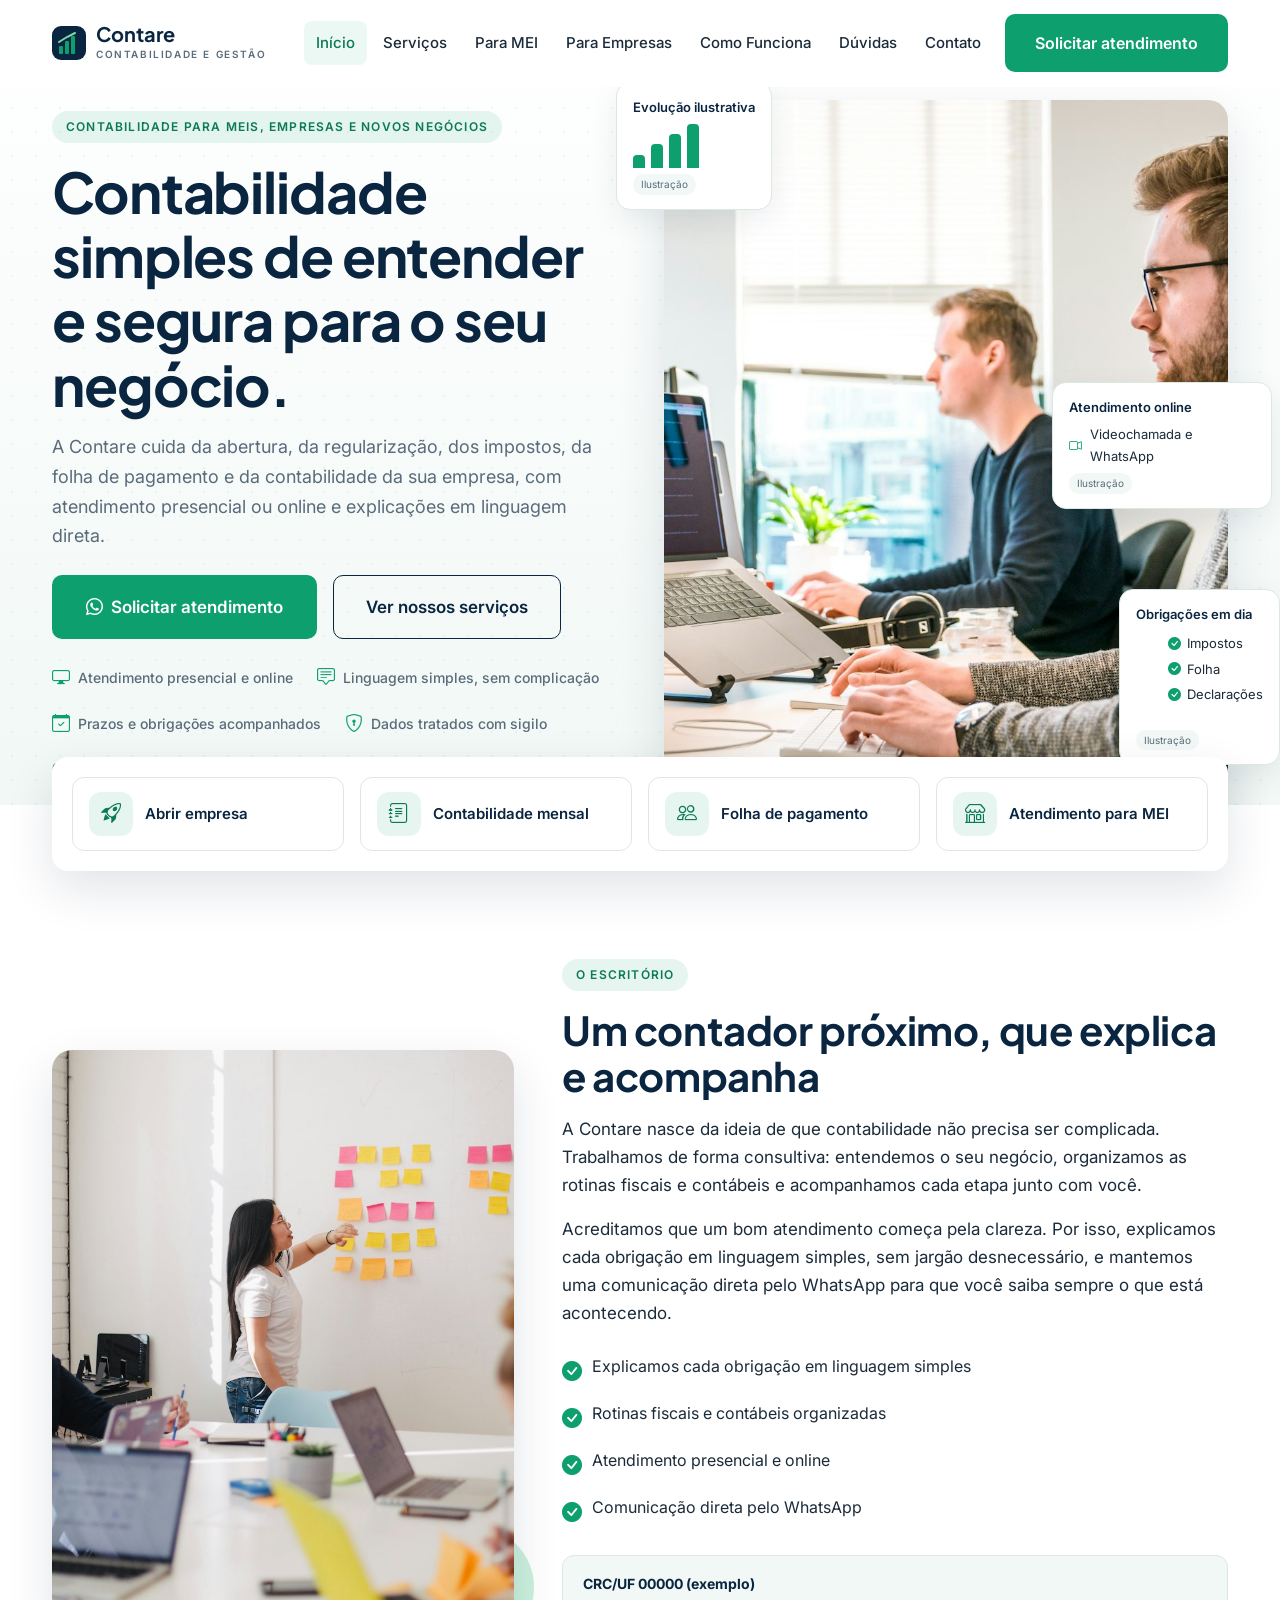
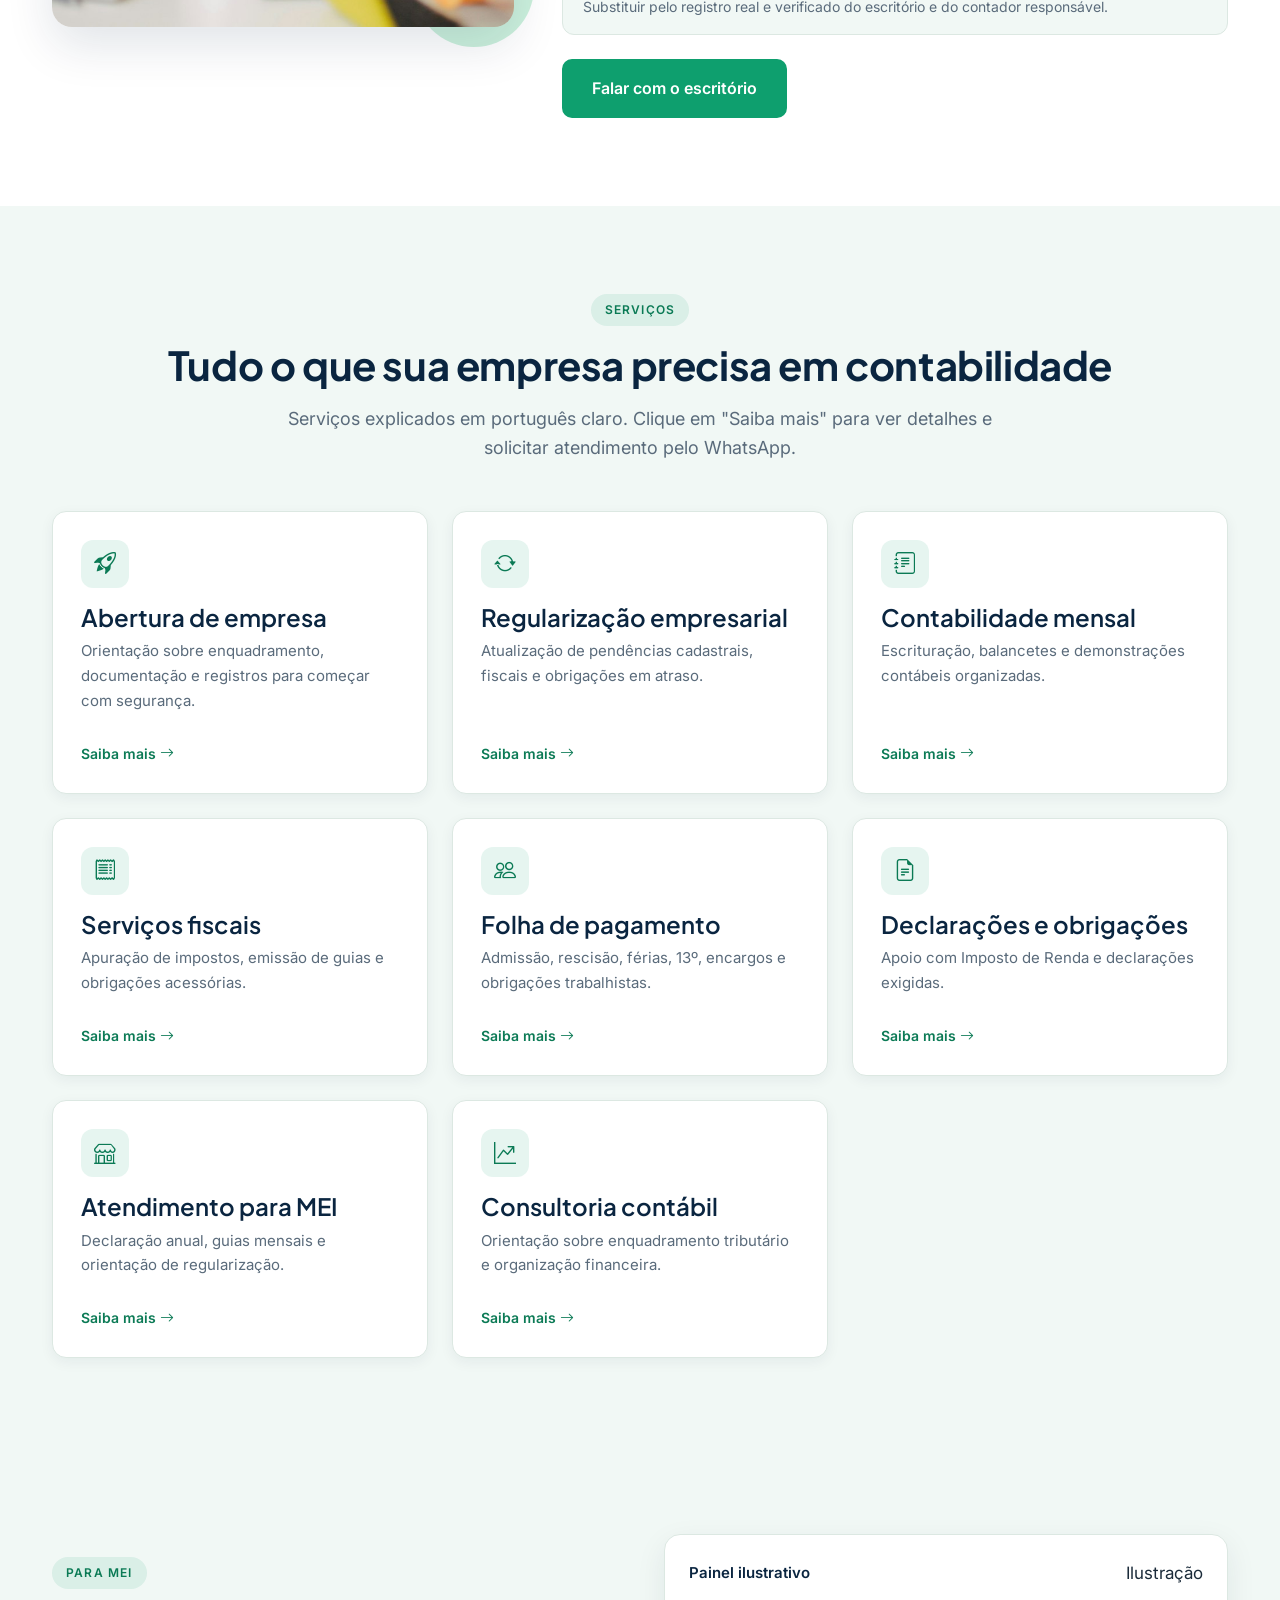
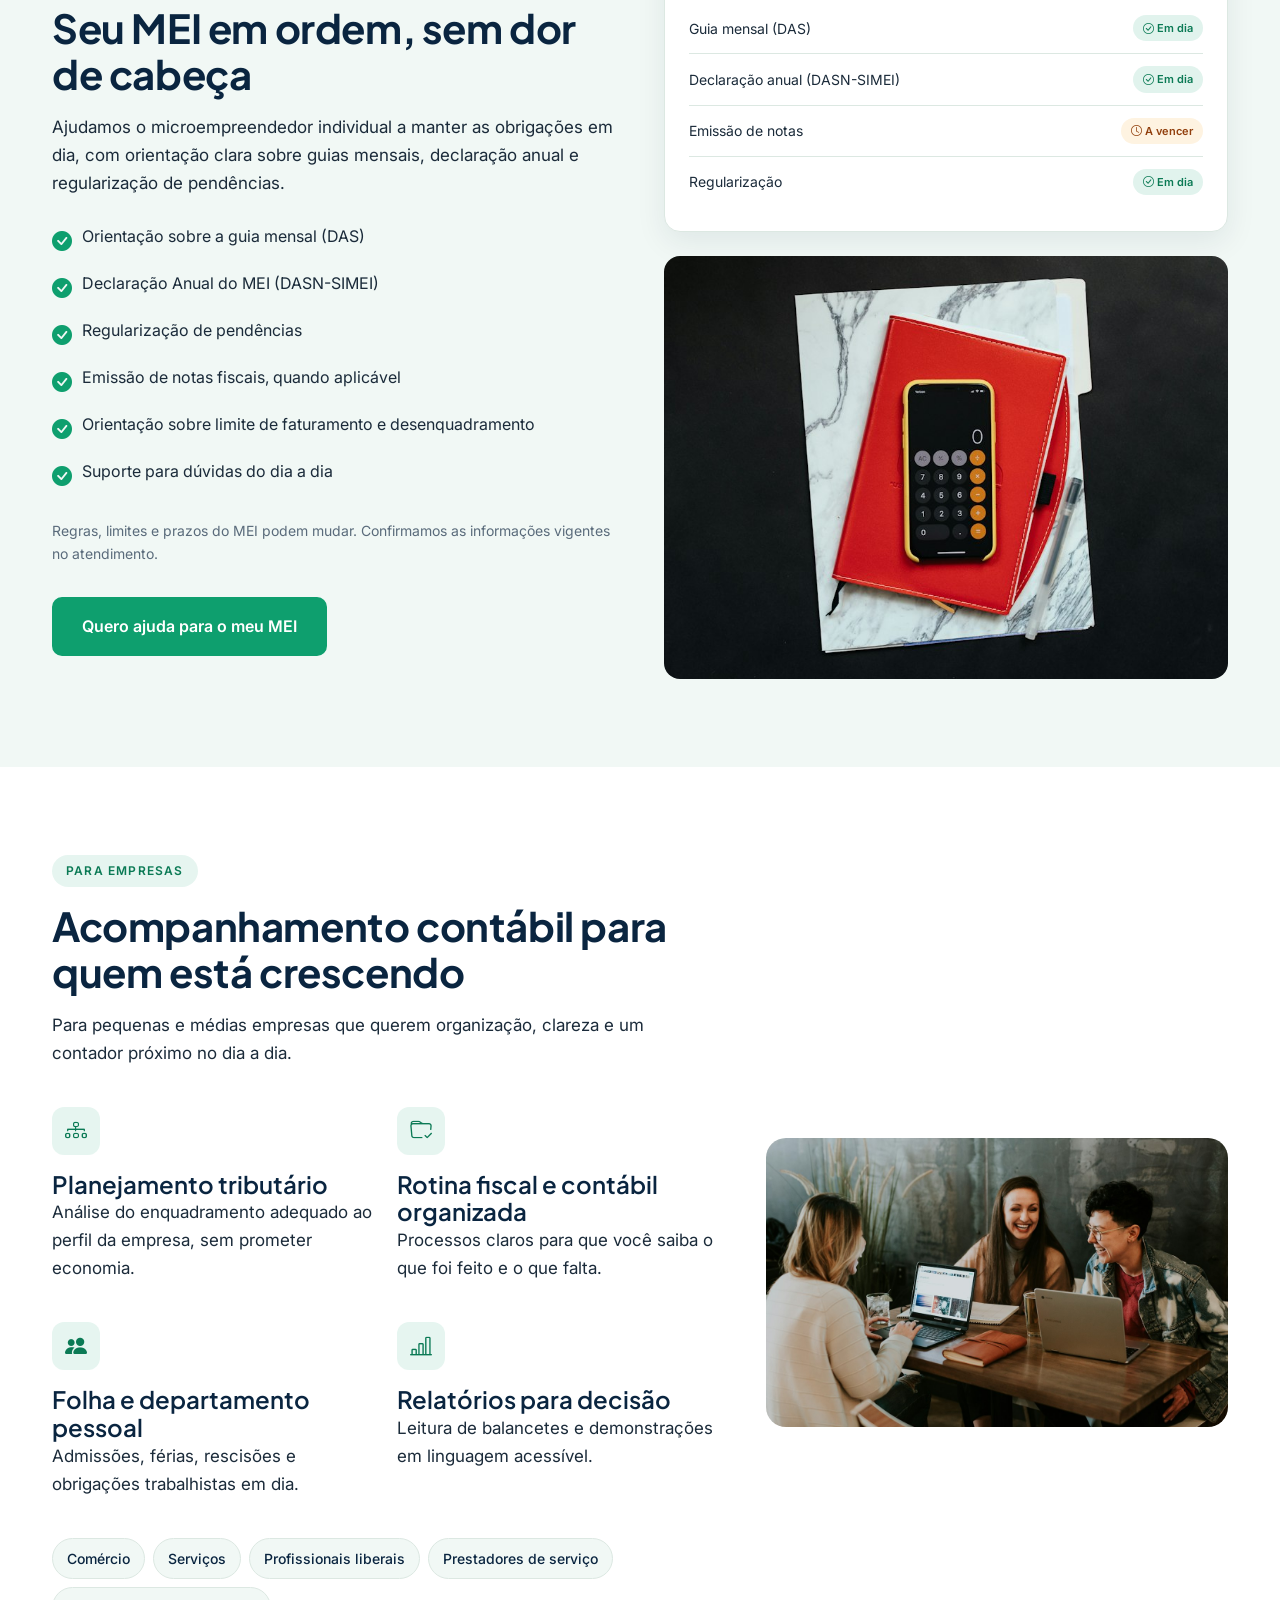
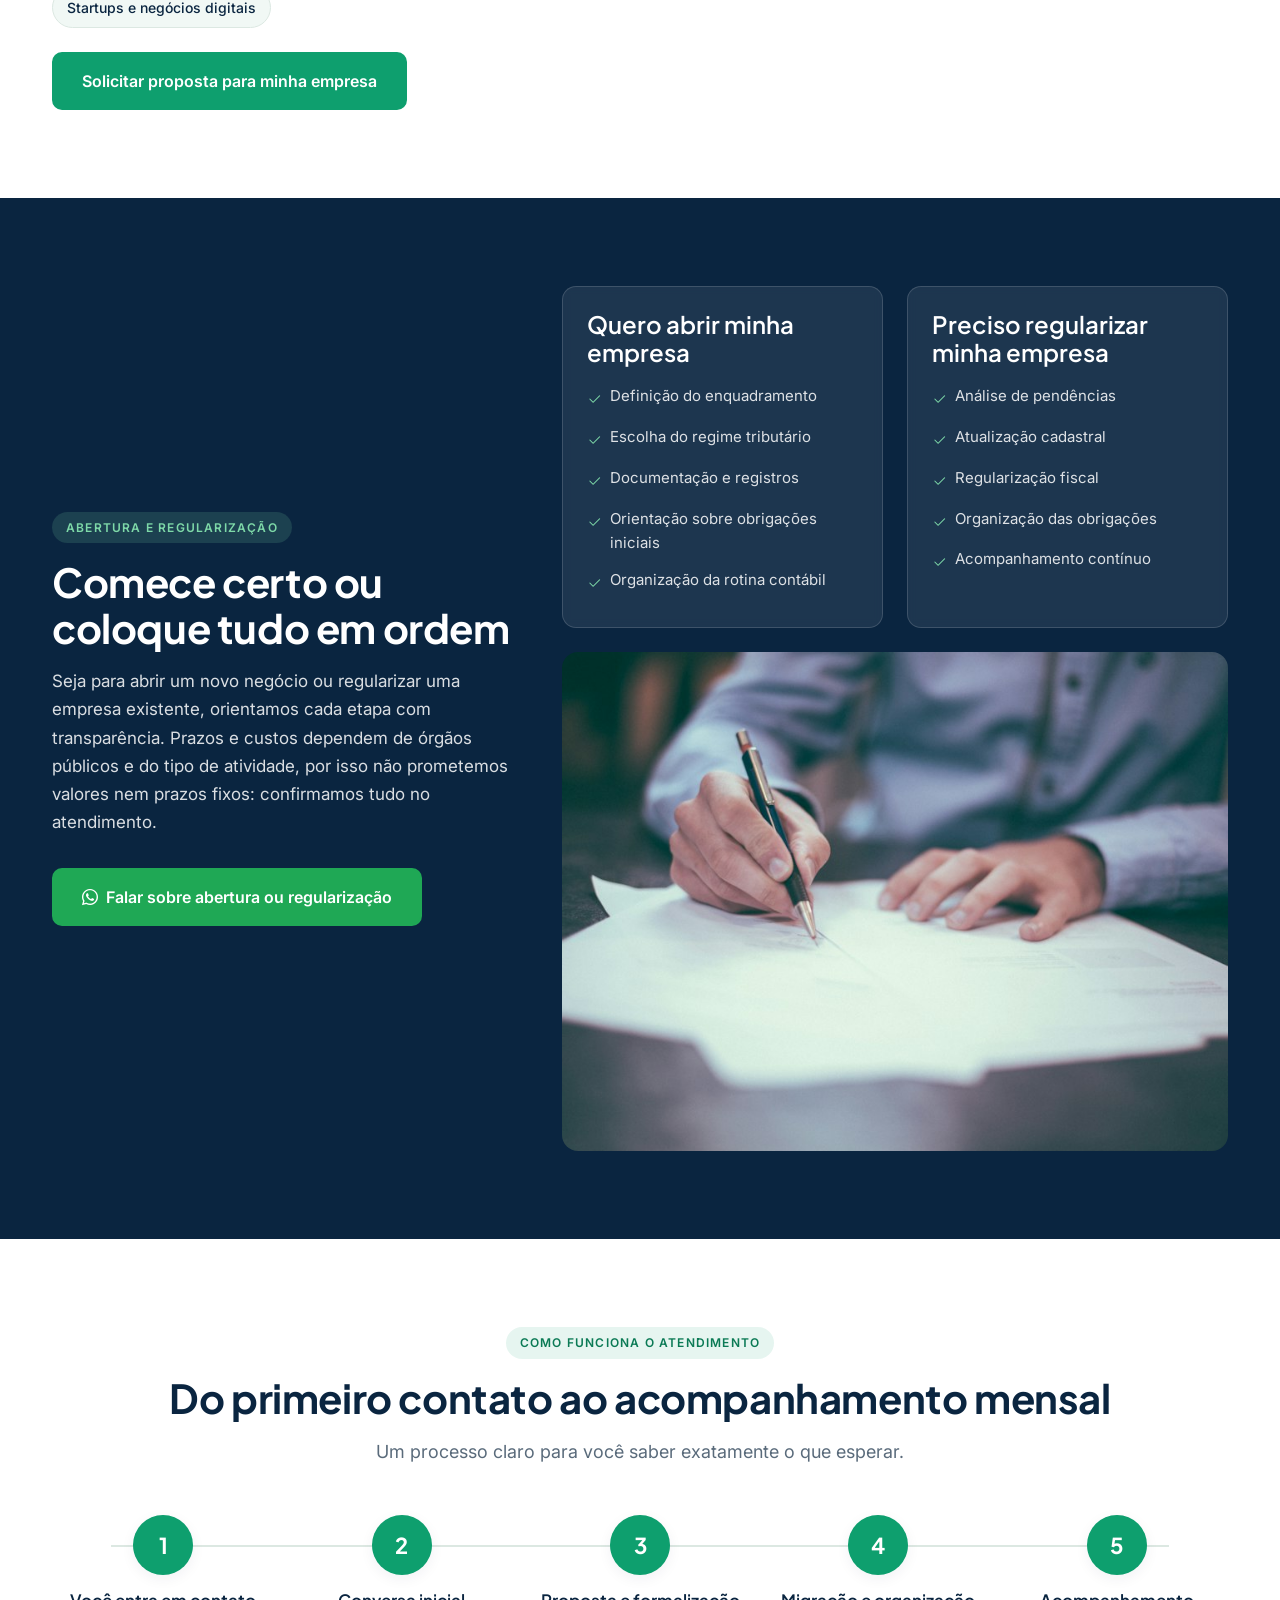
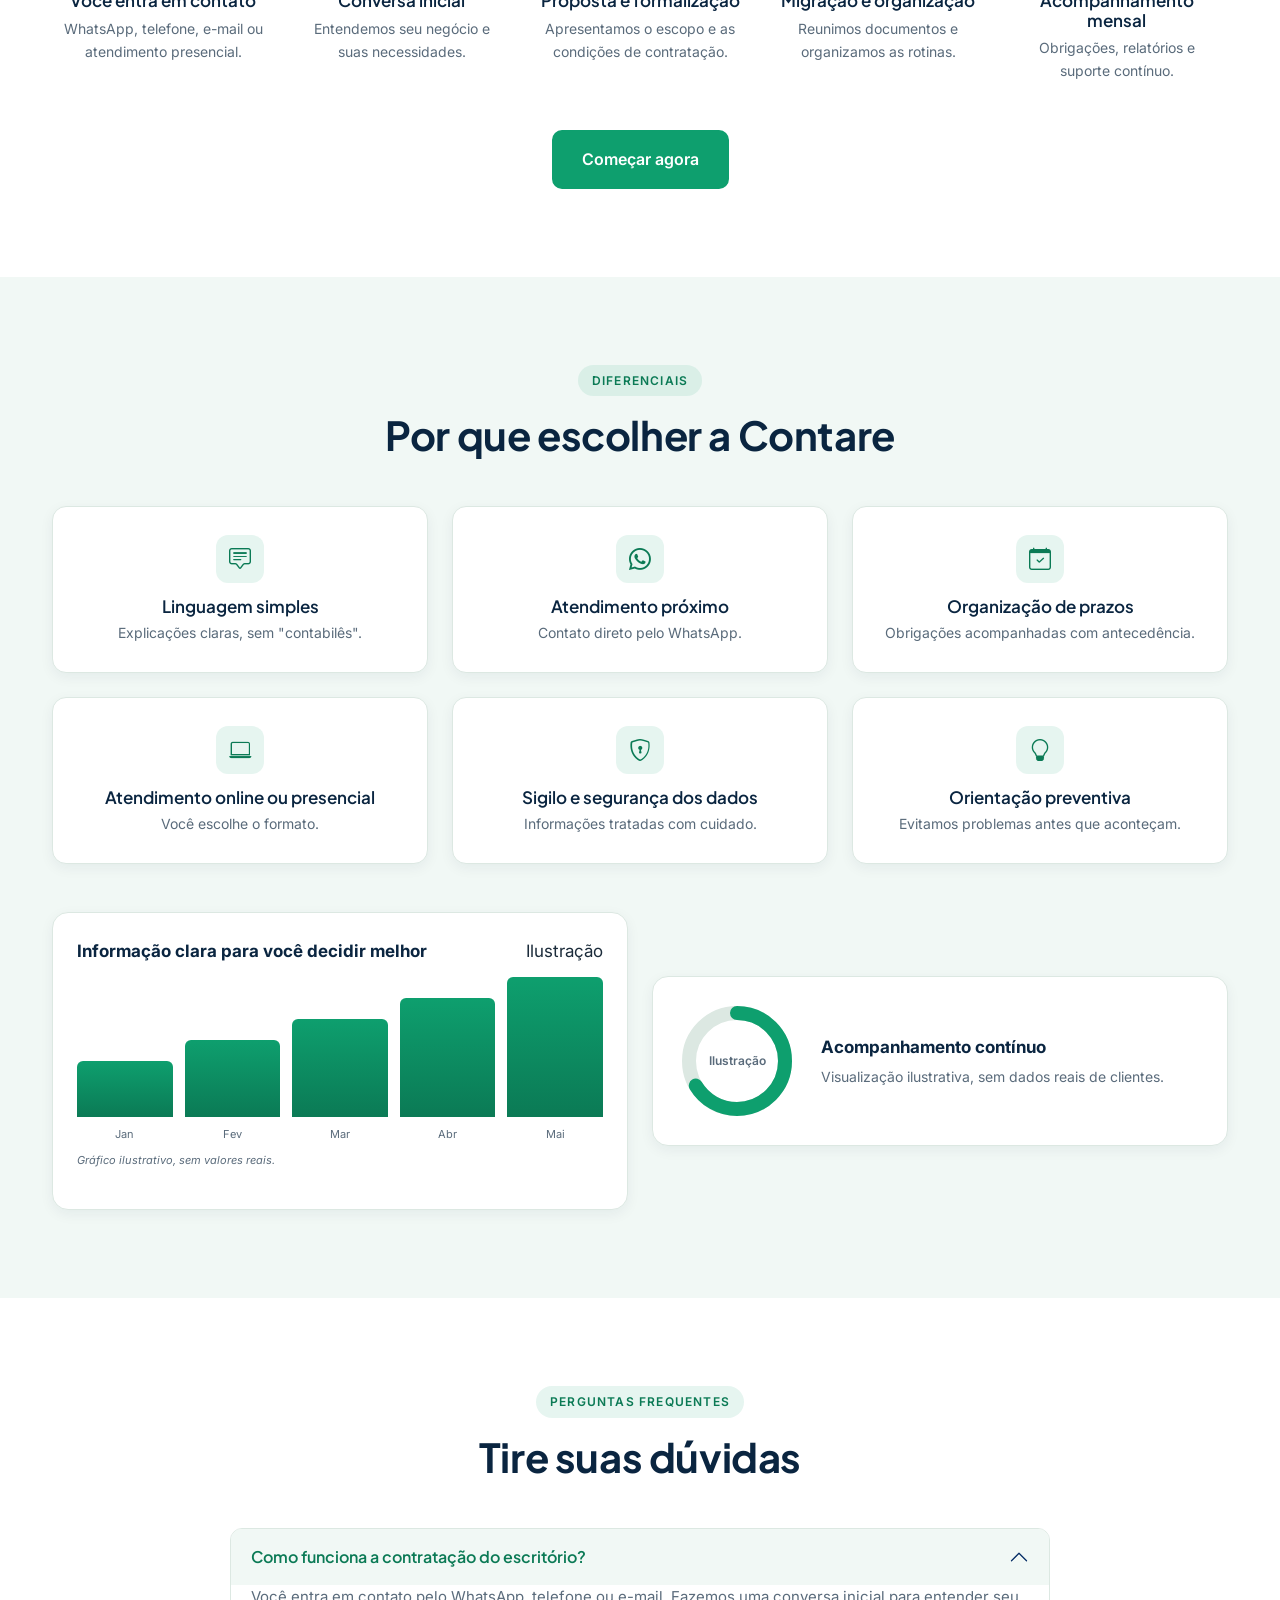
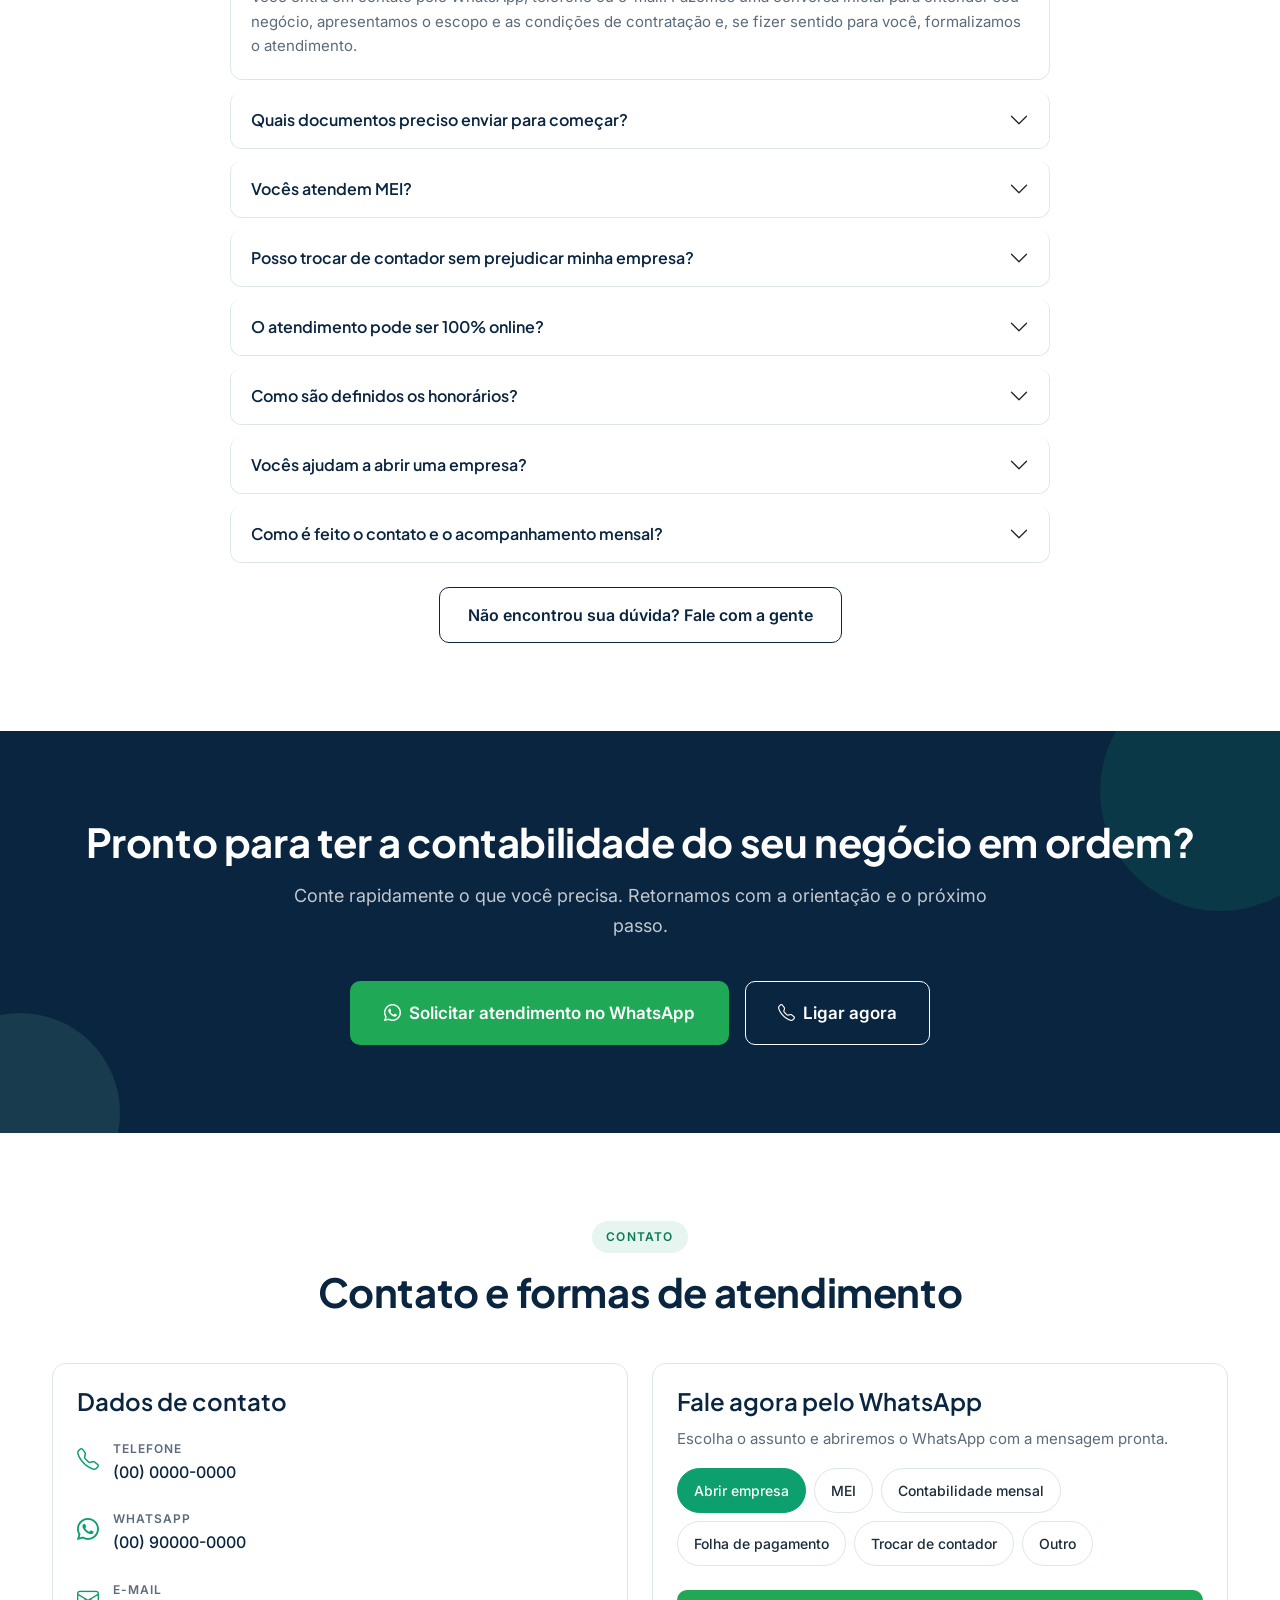
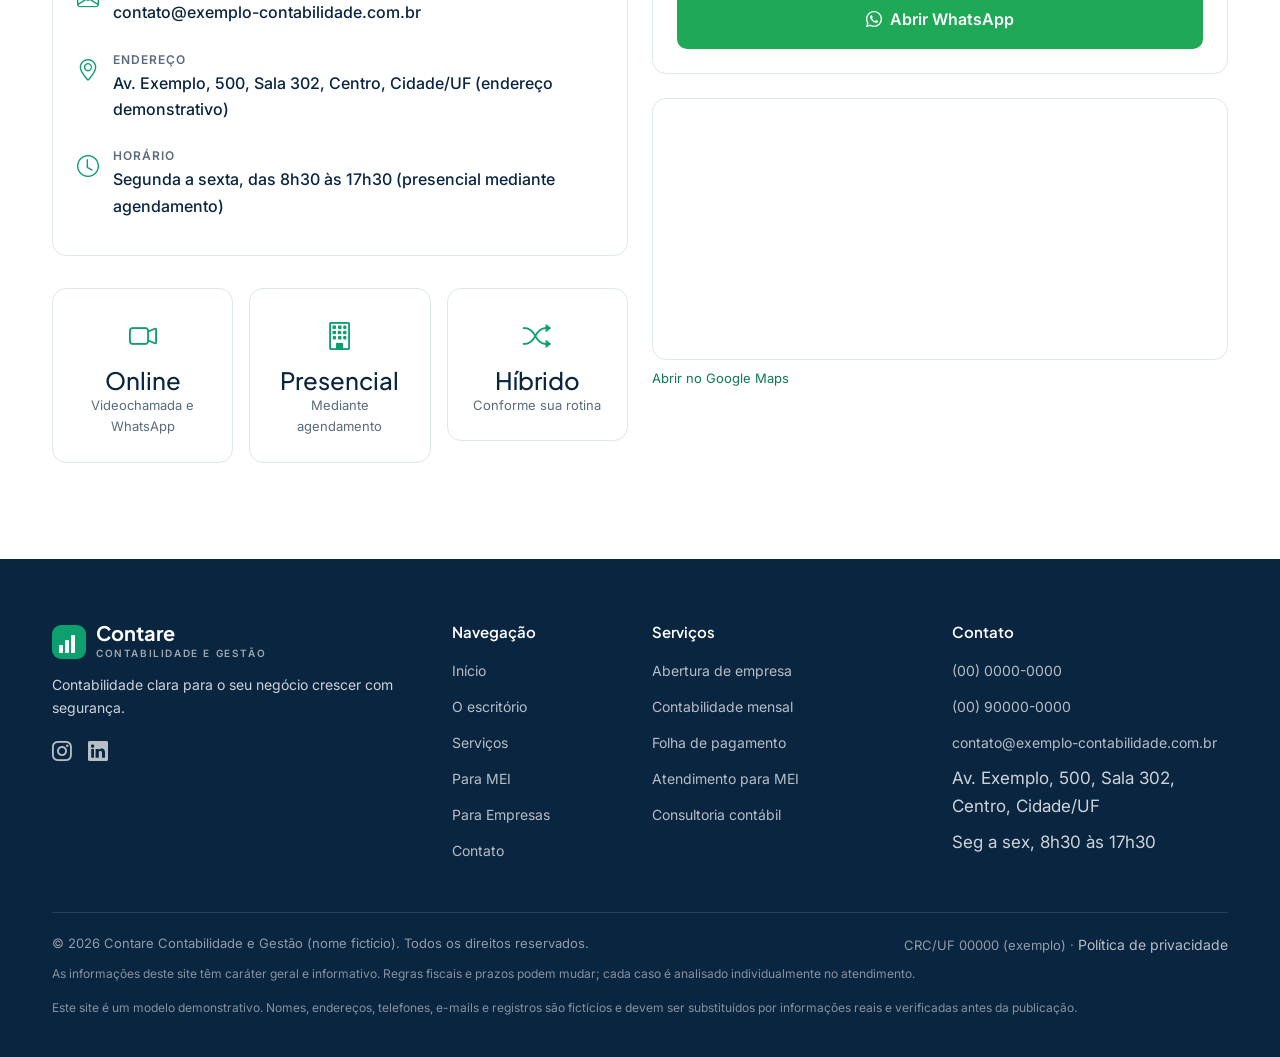
==== commit ec73f0d4: "substituindo imagens modelo para imagens ficticias" ====
--- a/index.html
+++ b/index.html
@@ -10,7 +10,7 @@
   <meta property="og:description" content="Contabilidade simples de entender e segura para o seu negócio. Atendimento presencial ou online.">
   <meta property="og:type" content="website">
   <meta property="og:url" content="https://www.seudominio.com.br/">
-  <meta property="og:image" content="https://www.seudominio.com.br/images/hero/hero-contabilidade.svg">
+  <meta property="og:image" content="https://www.seudominio.com.br/images/hero/hero-contabilidade.jpg">
   <meta property="og:locale" content="pt_BR">
   <meta name="twitter:card" content="summary_large_image">
   <meta name="theme-color" content="#0A2540">
@@ -73,7 +73,7 @@
             <p class="hero-note">Gráficos e dados desta página são ilustrativos.</p>
           </div>
           <div class="col-lg-6 hero-visual reveal">
-            <img src="images/hero/hero-contabilidade.svg" alt="Profissional trabalhando com notebook em ambiente claro e moderno" class="hero-img" width="800" height="1000" fetchpriority="high">
+            <img src="images/hero/hero-contabilidade.jpg" alt="Profissional trabalhando com notebook em ambiente claro e moderno" class="hero-img" width="800" height="1000" fetchpriority="high">
             <div class="floating-card floating-1"><div class="fc-title">Evolução ilustrativa</div><div class="fc-bars" aria-hidden="true"><span></span><span></span><span></span><span></span></div><span class="badge-illustrative">Ilustração</span></div>
             <div class="floating-card floating-2"><div class="fc-title">Obrigações em dia</div><ul class="fc-checklist"><li><i class="bi bi-check-circle-fill"></i> Impostos</li><li><i class="bi bi-check-circle-fill"></i> Folha</li><li><i class="bi bi-check-circle-fill"></i> Declarações</li></ul><span class="badge-illustrative">Ilustração</span></div>
             <div class="floating-card floating-3"><div class="fc-title">Atendimento online</div><div class="d-flex align-items-center gap-2 mt-1"><i class="bi bi-camera-video" style="color:var(--color-secondary)"></i><span style="font-size:13px;">Videochamada e WhatsApp</span></div><span class="badge-illustrative">Ilustração</span></div>
@@ -97,7 +97,7 @@
         <div class="row align-items-center g-5">
           <div class="col-lg-5 reveal">
             <div style="position:relative;">
-              <img src="images/about/escritorio.svg" alt="Equipe em reunião de consultoria em escritório moderno" class="about-img" width="800" height="1000" loading="lazy">
+              <img src="images/about/escritorio.jpg" alt="Equipe em reunião de consultoria em escritório moderno" class="about-img" width="800" height="1000" loading="lazy">
               <div class="about-geom" aria-hidden="true"></div>
             </div>
           </div>
@@ -179,7 +179,7 @@
               <div class="mei-row"><span class="label">Emissão de notas</span><span class="status"><span class="status-pill status-pending"><i class="bi bi-clock"></i> A vencer</span></span></div>
               <div class="mei-row"><span class="label">Regularização</span><span class="status"><span class="status-pill status-ok"><i class="bi bi-check-circle"></i> Em dia</span></span></div>
             </div>
-            <img src="images/services/mei.svg" alt="Pequeno empreendedor em seu negócio" class="mt-4" style="border-radius:var(--radius-xl);" width="800" height="600" loading="lazy">
+            <img src="images/services/mei.jpg" alt="Pequeno empreendedor em seu negócio" class="mt-4" style="border-radius:var(--radius-xl);" width="800" height="600" loading="lazy">
           </div>
         </div>
       </div>
@@ -204,7 +204,7 @@
             <a class="btn-brand mt-4" data-wa="empresas" href="#">Solicitar proposta para minha empresa</a>
           </div>
           <div class="col-lg-5 reveal">
-            <img src="images/services/empresas.svg" alt="Equipe analisando relatórios em reunião" style="border-radius:var(--radius-2xl);width:100%;" width="1200" height="750" loading="lazy">
+            <img src="images/services/empresas.jpg" alt="Equipe analisando relatórios em reunião" style="border-radius:var(--radius-2xl);width:100%;" width="1200" height="750" loading="lazy">
           </div>
         </div>
       </div>
@@ -246,7 +246,7 @@
                 </div>
               </div>
             </div>
-            <img src="images/services/abertura.svg" alt="Mãos organizando documentos e planejamento" class="mt-4" style="border-radius:var(--radius-xl);width:100%;" width="800" height="600" loading="lazy">
+            <img src="images/services/abertura.jpg" alt="Mãos organizando documentos e planejamento" class="mt-4" style="border-radius:var(--radius-xl);width:100%;" width="800" height="600" loading="lazy">
           </div>
         </div>
       </div>
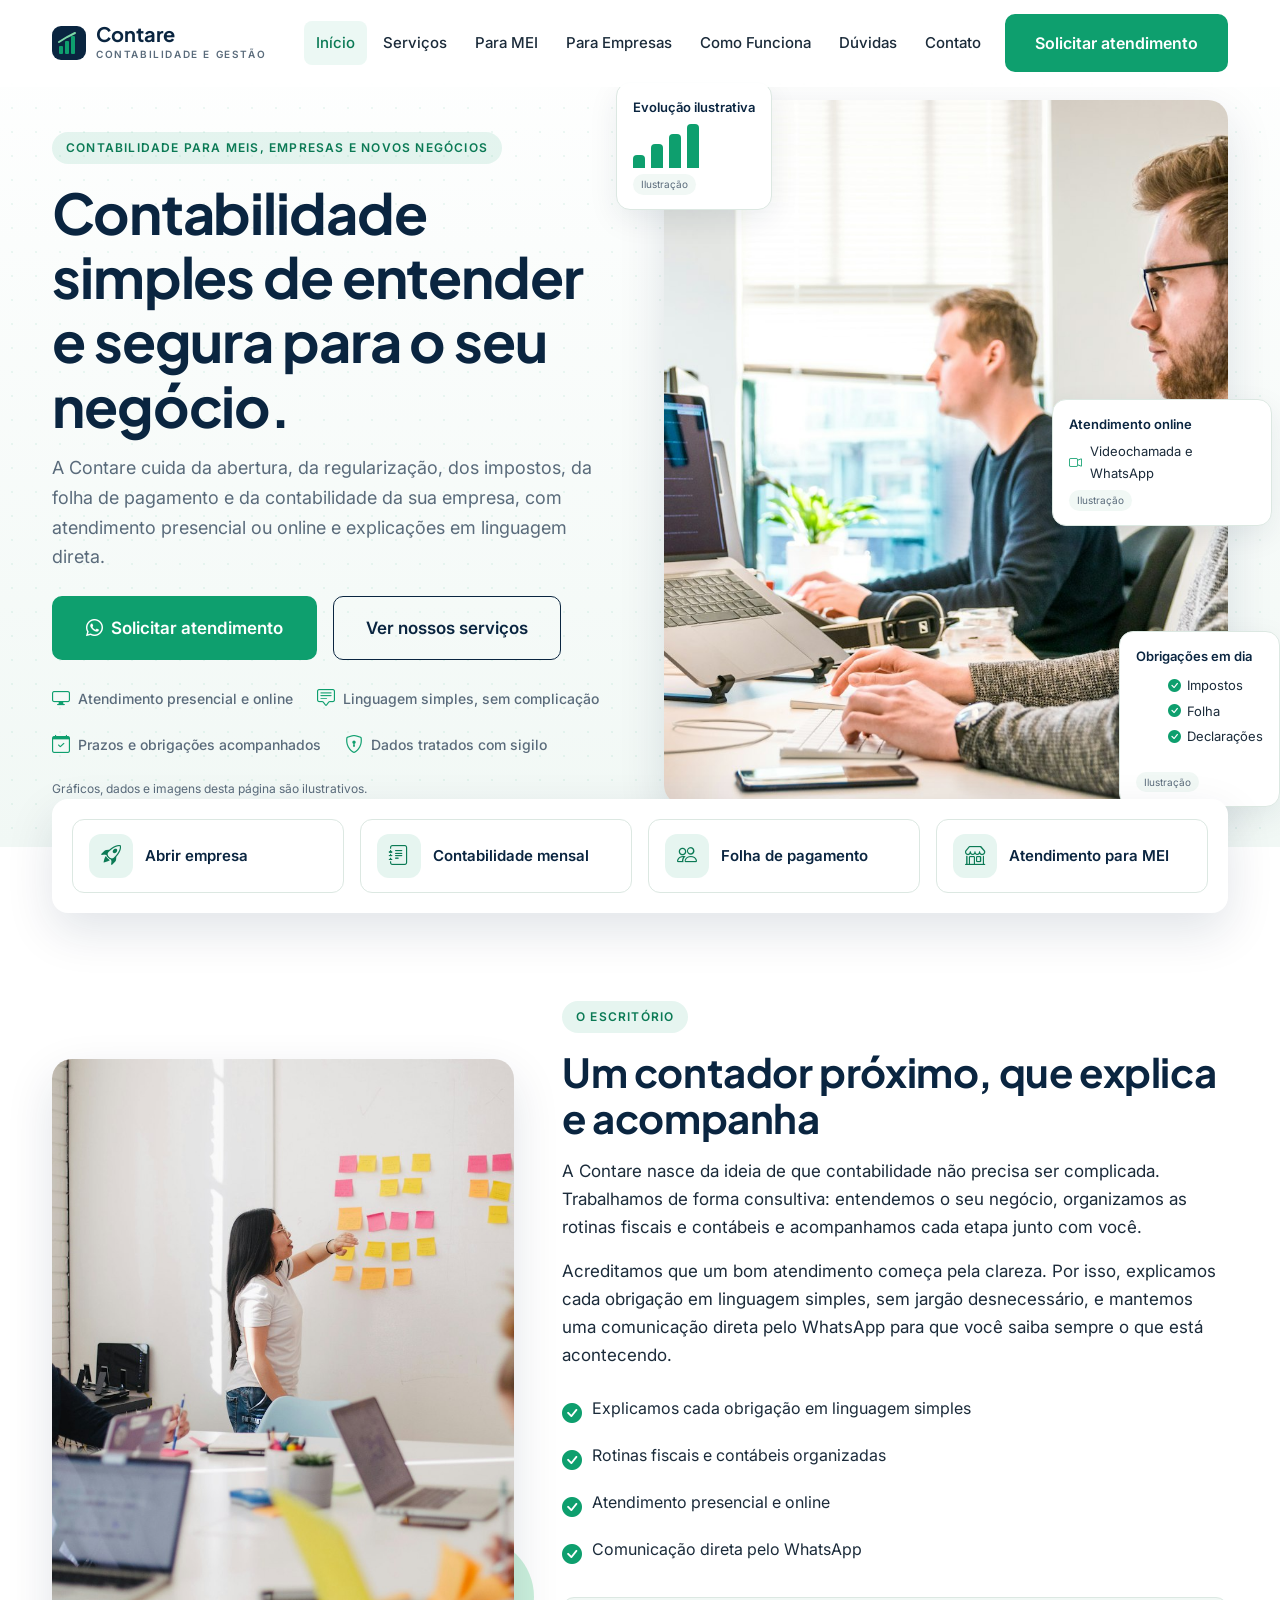
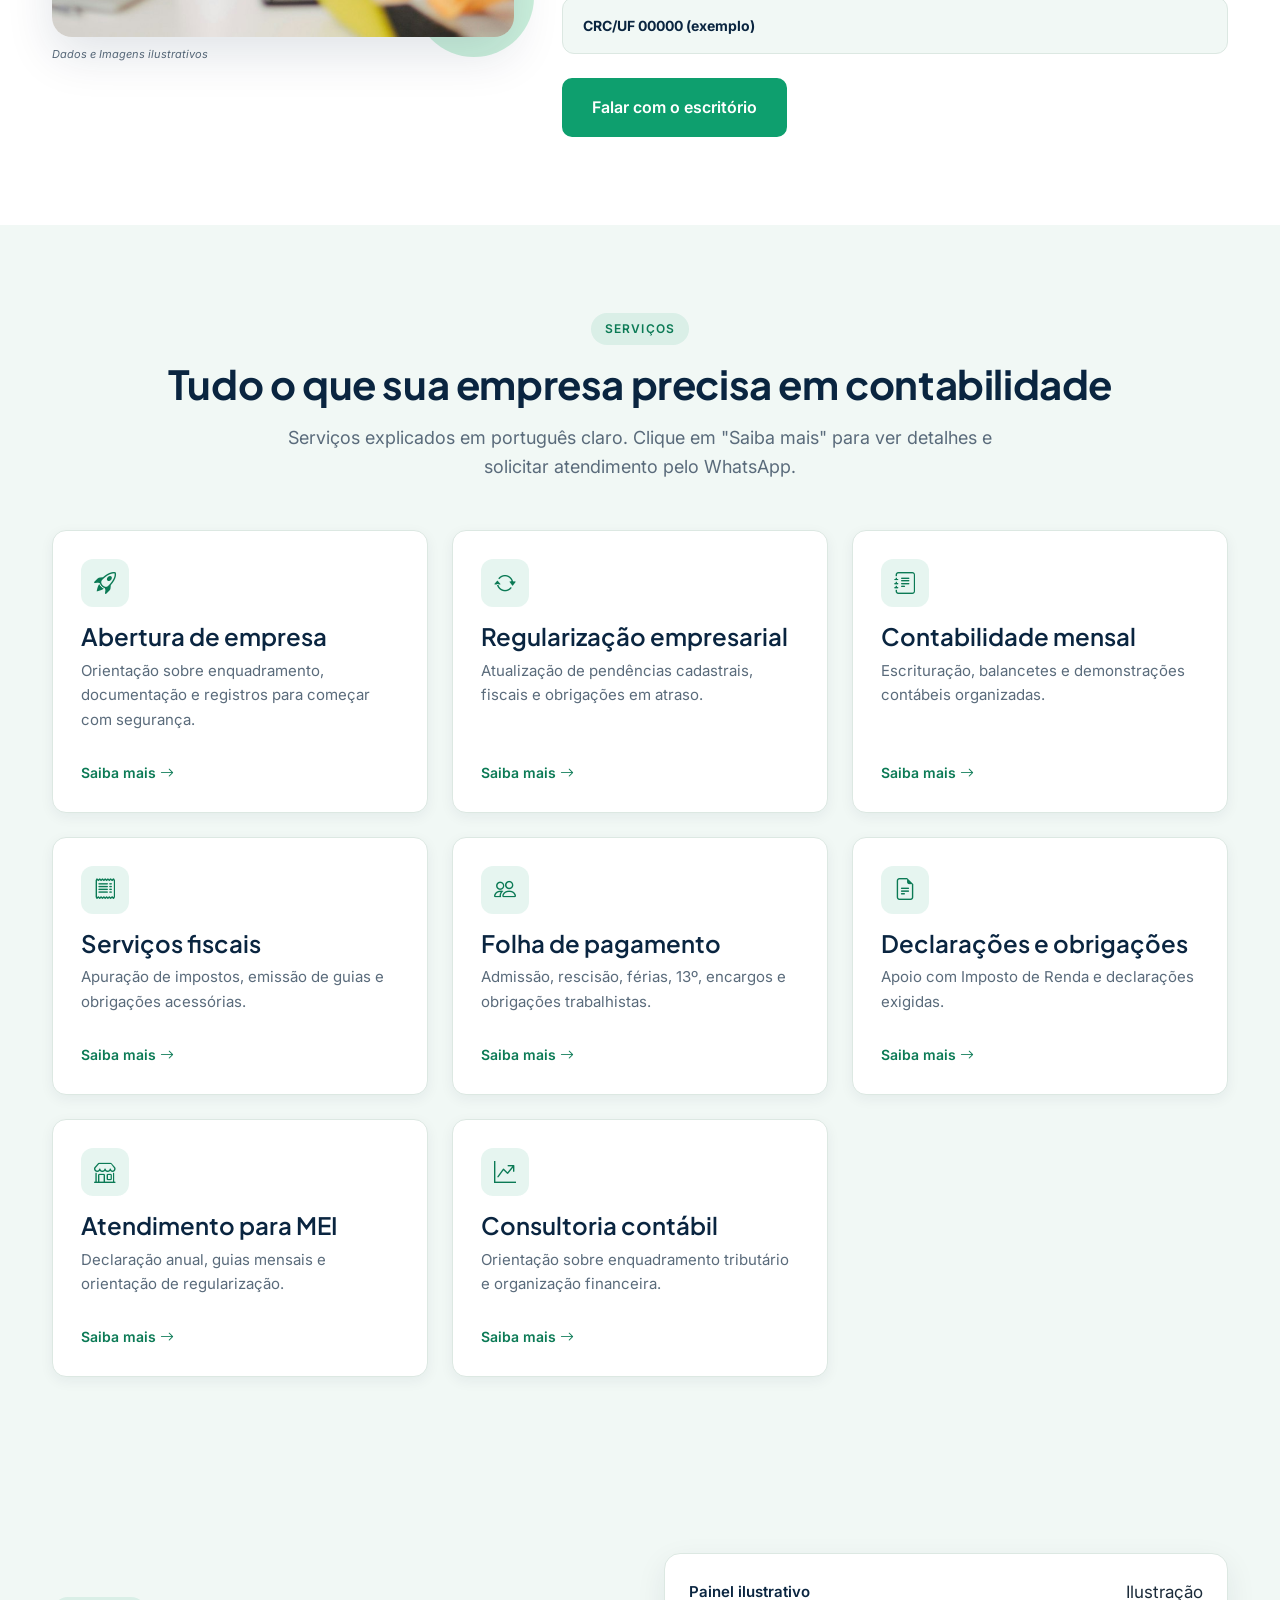
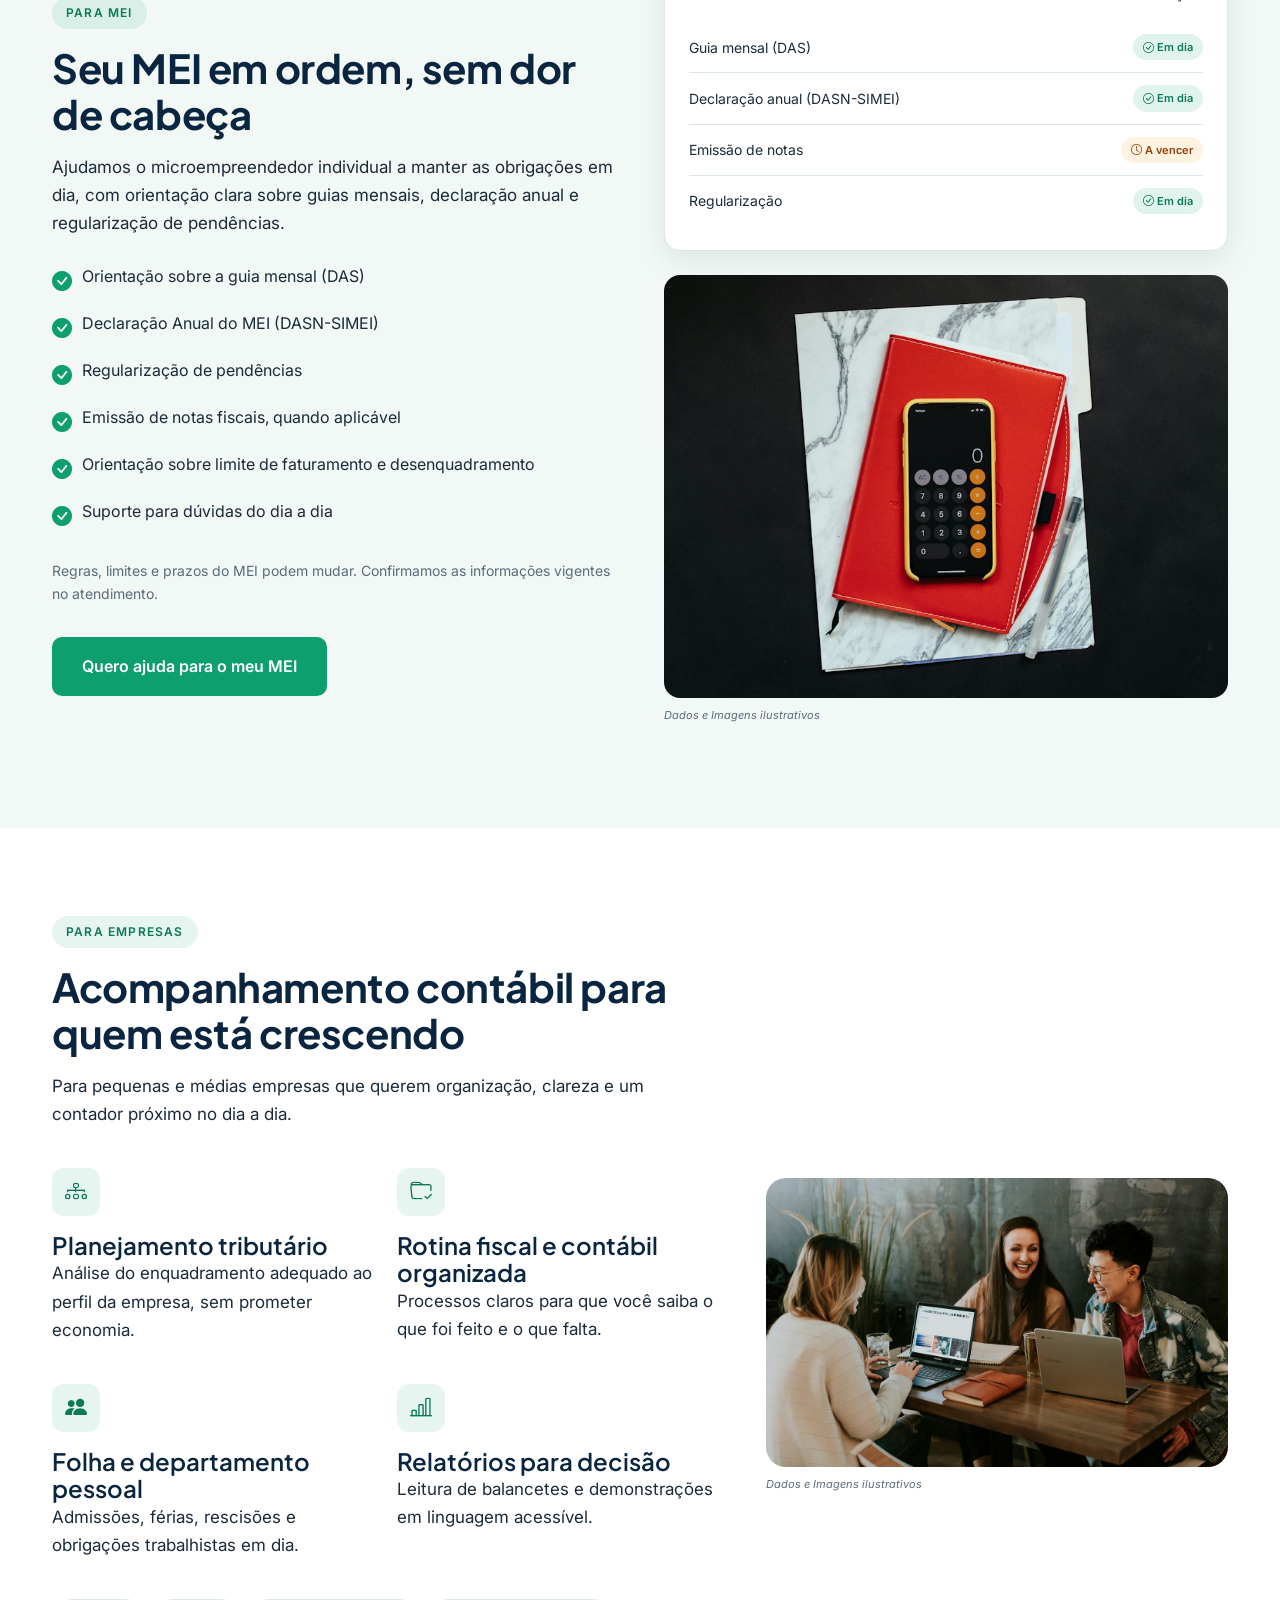
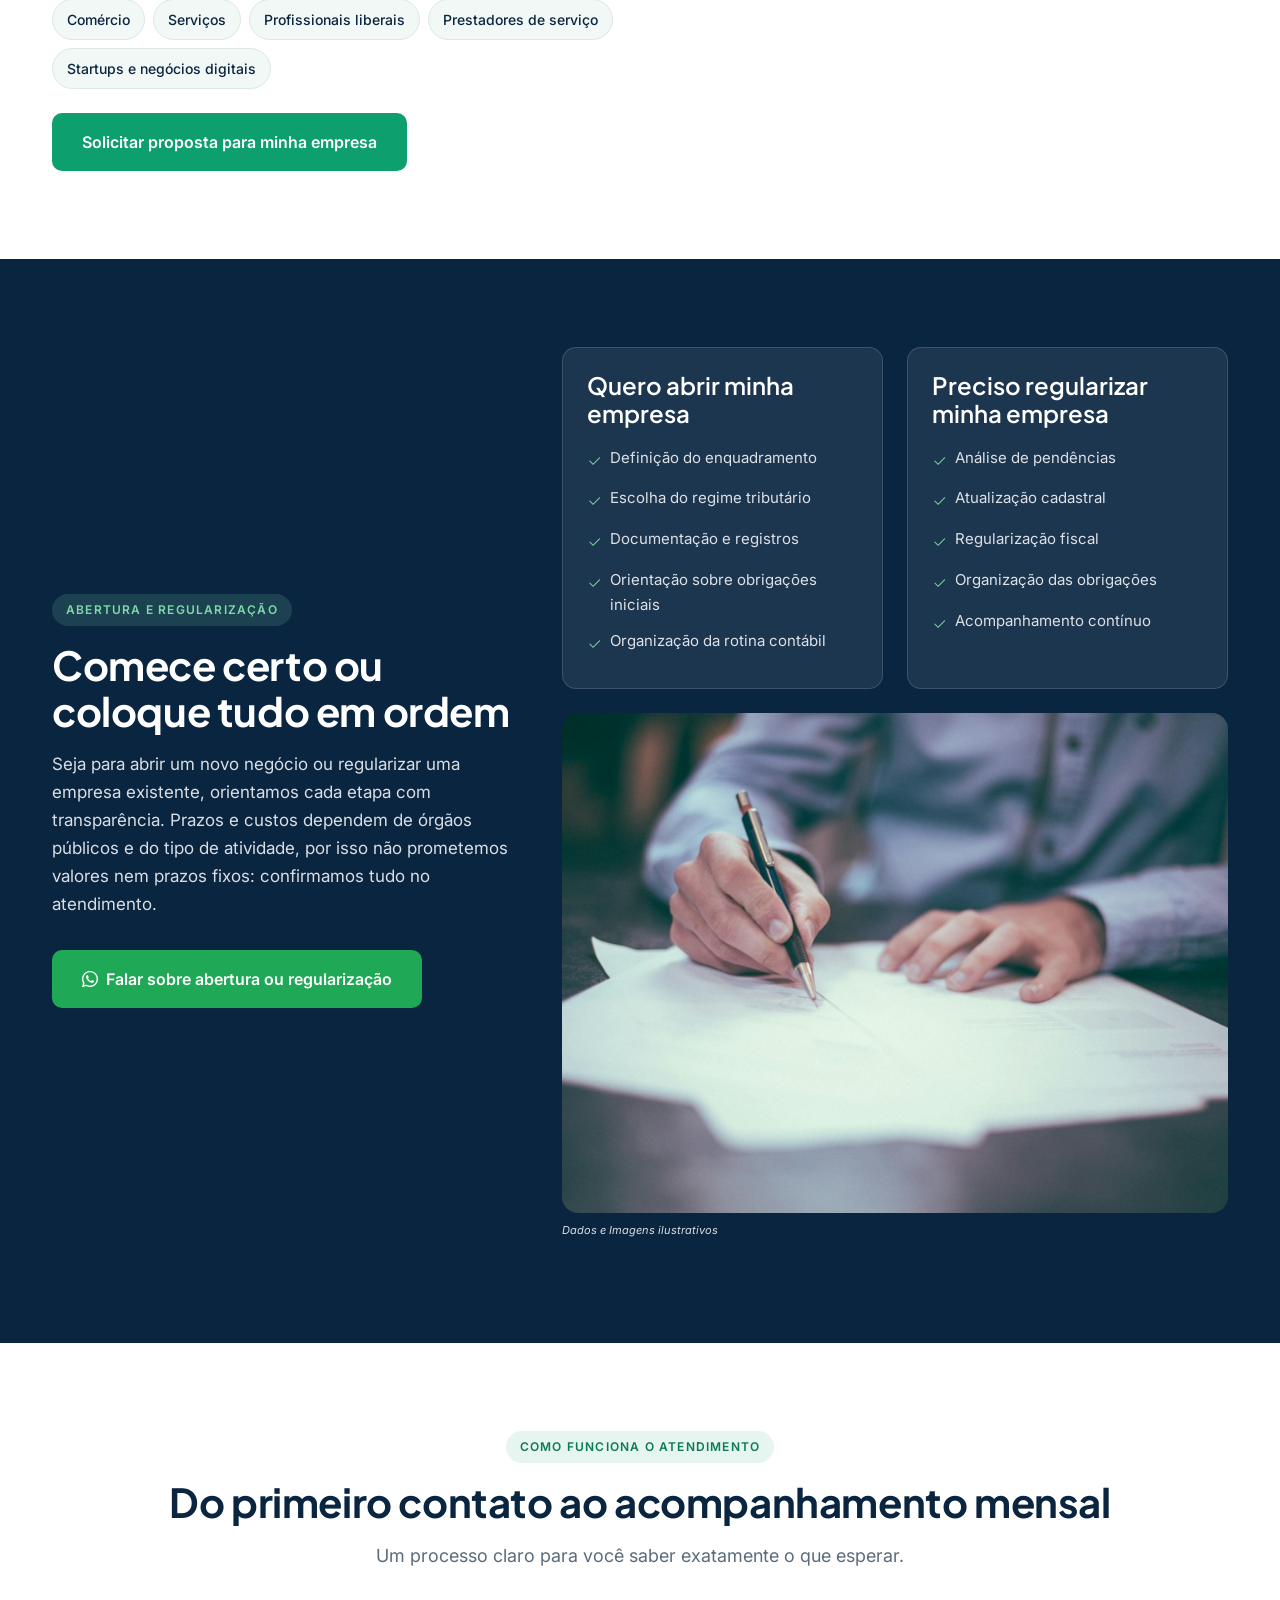
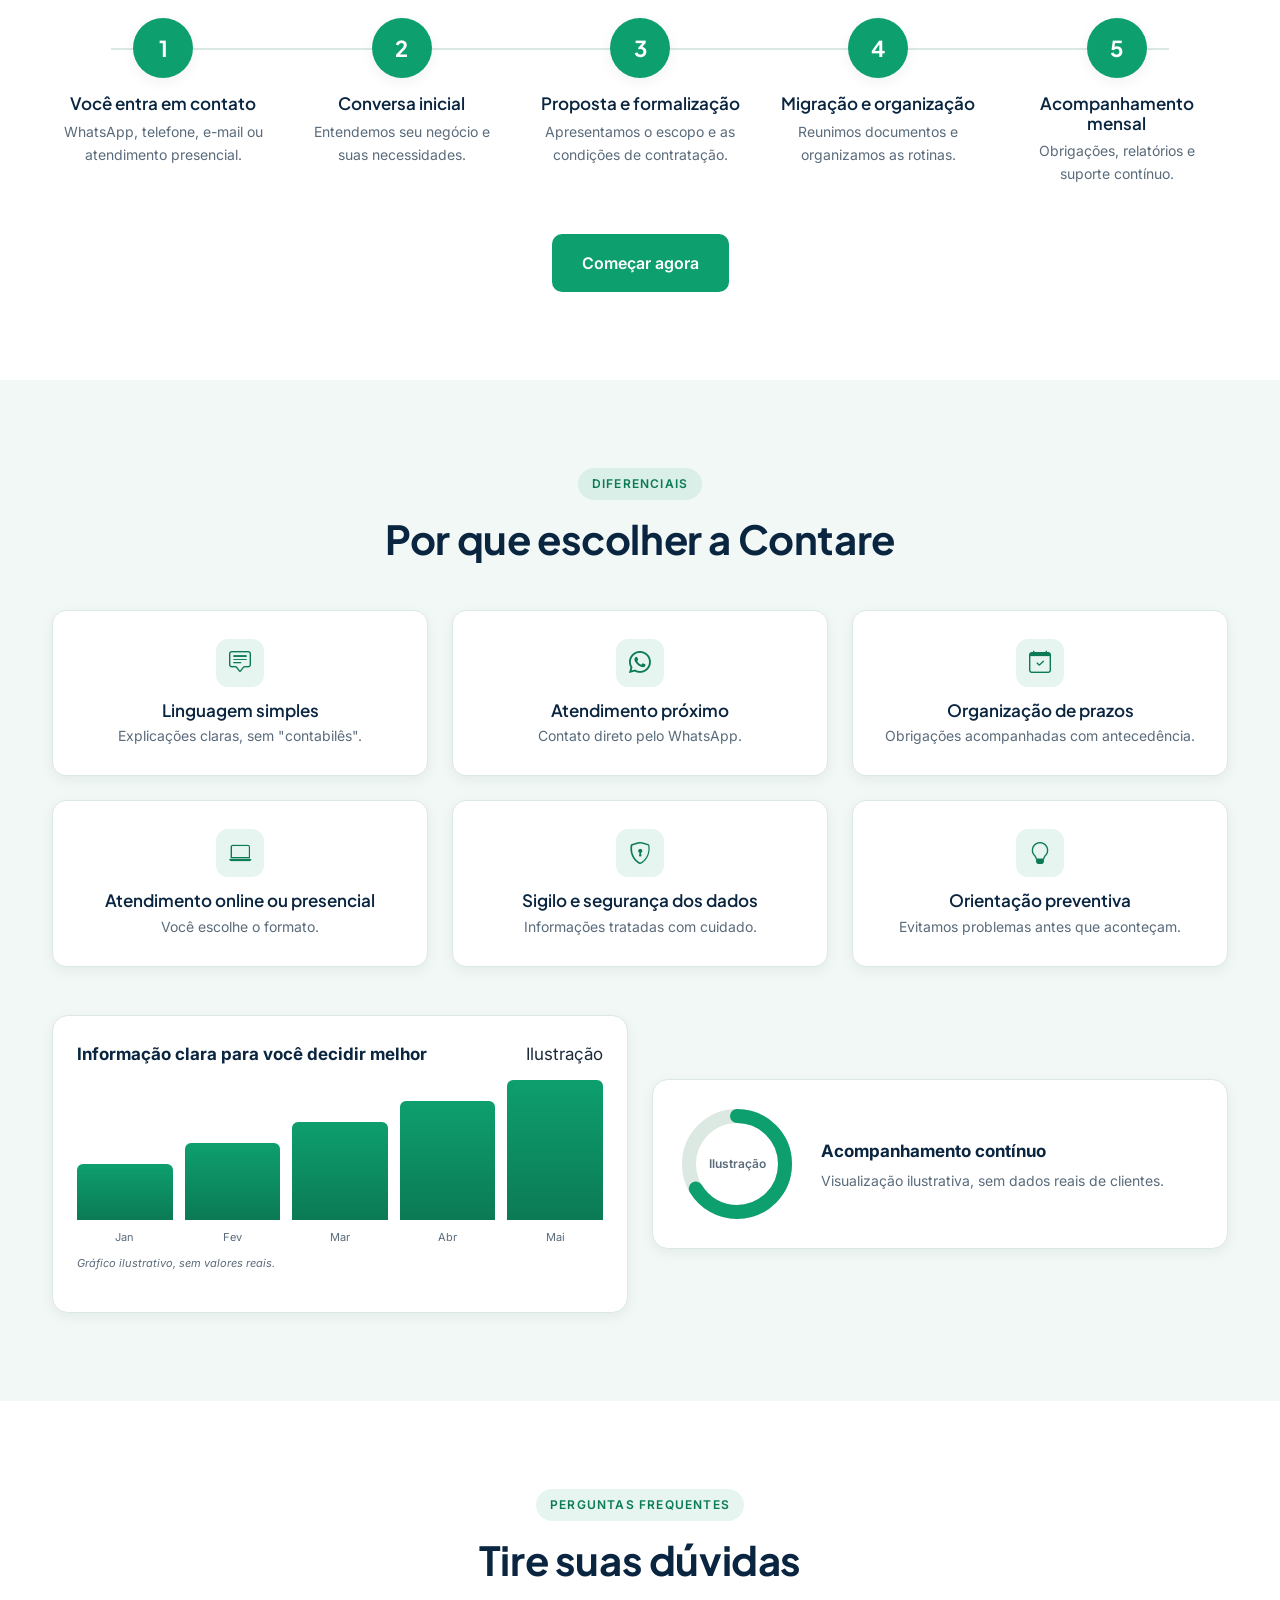
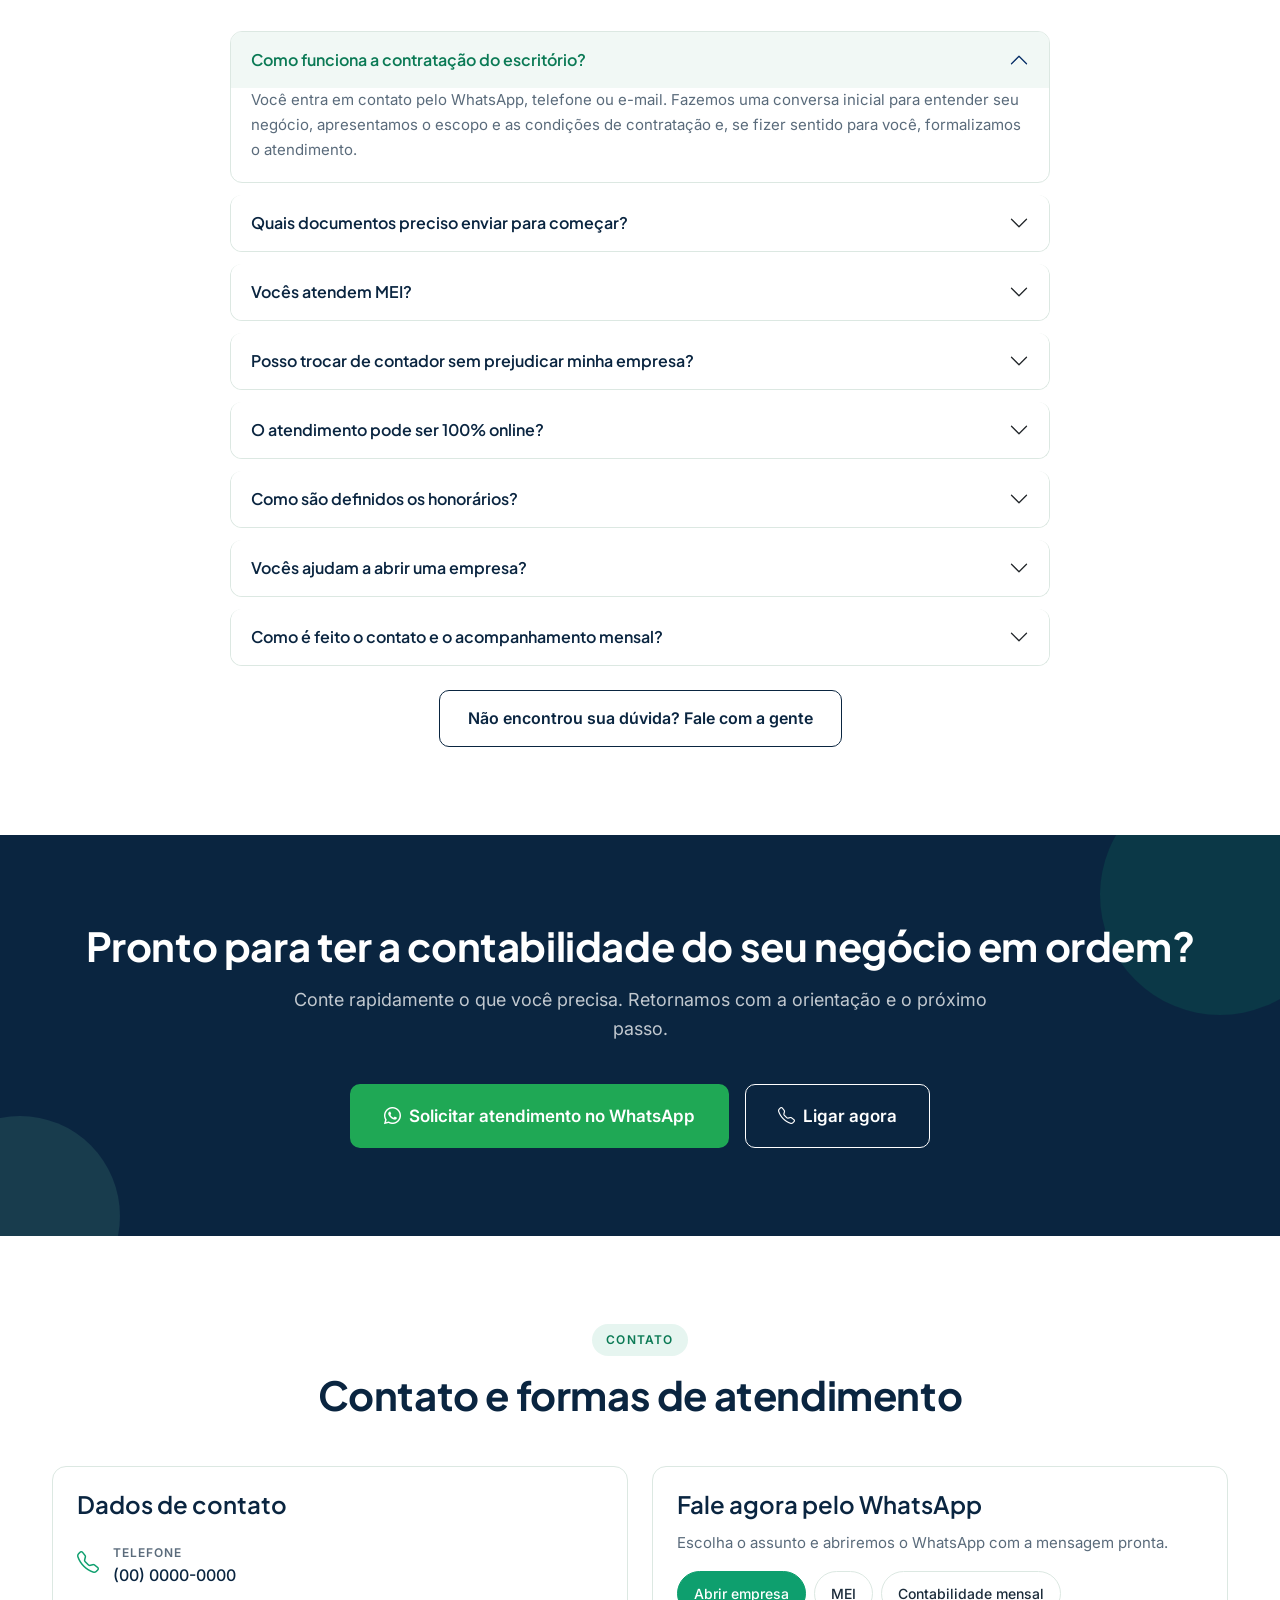
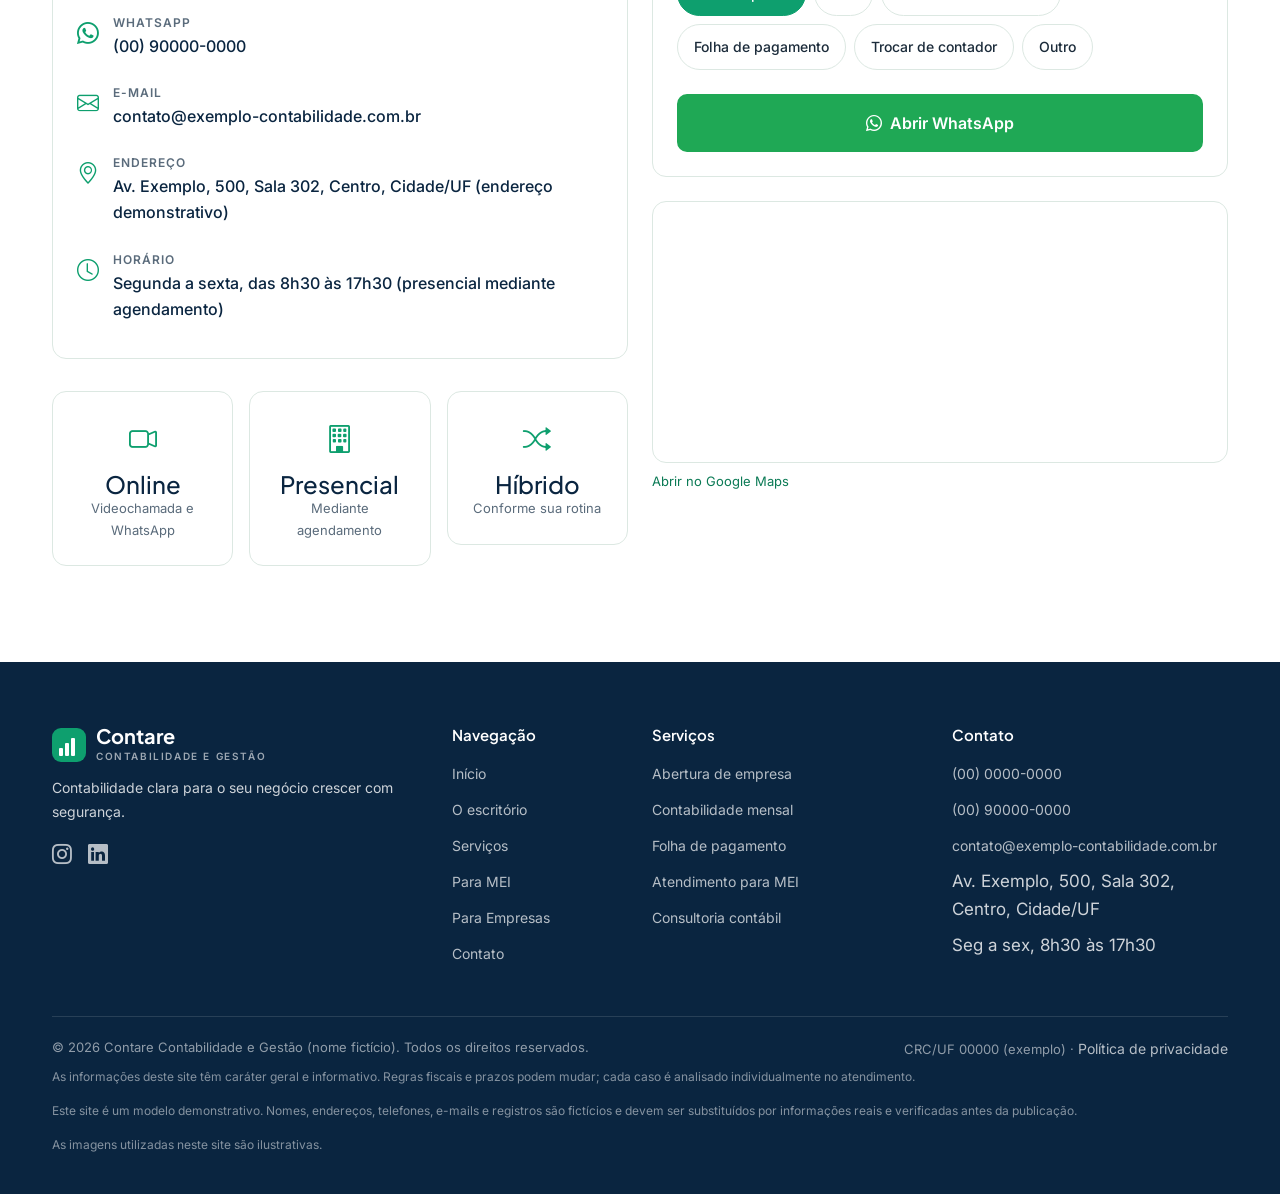
==== commit db4e8136: "ajuste de mensagens e responsividade" ====
--- a/index.html
+++ b/index.html
@@ -23,7 +23,7 @@
   <link href="css/style.css" rel="stylesheet">
   <noscript><style>.reveal{opacity:1;transform:none}</style></noscript>
   <script type="application/ld+json">
-  { "@context": "https://schema.org", "@type": "AccountingService", "name": "Contare Contabilidade e Gestão (nome fictício)", "description": "Escritório de contabilidade demonstrativo. Substituir por dados reais.", "telephone": "(00) 0000-0000", "email": "contato@exemplo-contabilidade.com.br", "address": { "@type": "PostalAddress", "streetAddress": "Av. Exemplo, 500, Sala 302", "addressLocality": "Cidade", "addressRegion": "UF" } }
+  { "@context": "https://schema.org", "@type": "AccountingService", "name": "Contare Contabilidade e Gestão (nome fictício)", "description": "Contabilidade simples de entender e segura para o seu negócio.", "telephone": "(00) 0000-0000", "email": "contato@exemplo-contabilidade.com.br", "address": { "@type": "PostalAddress", "streetAddress": "Av. Exemplo, 500, Sala 302", "addressLocality": "Cidade", "addressRegion": "UF" } }
   </script>
 </head>
 <body>
@@ -70,10 +70,11 @@
               <span class="trust-item"><i class="bi bi-calendar-check"></i> Prazos e obrigações acompanhados</span>
               <span class="trust-item"><i class="bi bi-shield-lock"></i> Dados tratados com sigilo</span>
             </div>
-            <p class="hero-note">Gráficos e dados desta página são ilustrativos.</p>
+            <p class="hero-note">Gráficos, dados e imagens desta página são ilustrativos.</p>
           </div>
           <div class="col-lg-6 hero-visual reveal">
             <img src="images/hero/hero-contabilidade.jpg" alt="Profissional trabalhando com notebook em ambiente claro e moderno" class="hero-img" width="800" height="1000" fetchpriority="high">
+            <p class="illustrative-note mt-2">Dados e Imagens ilustrativos</p>
             <div class="floating-card floating-1"><div class="fc-title">Evolução ilustrativa</div><div class="fc-bars" aria-hidden="true"><span></span><span></span><span></span><span></span></div><span class="badge-illustrative">Ilustração</span></div>
             <div class="floating-card floating-2"><div class="fc-title">Obrigações em dia</div><ul class="fc-checklist"><li><i class="bi bi-check-circle-fill"></i> Impostos</li><li><i class="bi bi-check-circle-fill"></i> Folha</li><li><i class="bi bi-check-circle-fill"></i> Declarações</li></ul><span class="badge-illustrative">Ilustração</span></div>
             <div class="floating-card floating-3"><div class="fc-title">Atendimento online</div><div class="d-flex align-items-center gap-2 mt-1"><i class="bi bi-camera-video" style="color:var(--color-secondary)"></i><span style="font-size:13px;">Videochamada e WhatsApp</span></div><span class="badge-illustrative">Ilustração</span></div>
@@ -84,10 +85,10 @@
     <section class="container" aria-label="Atalhos rápidos">
       <div class="quick-strip reveal">
         <div class="row g-3">
-          <div class="col-6 col-md-3"><a class="quick-item" href="#abertura"><span class="qi-icon"><i class="bi bi-rocket-takeoff"></i></span><span class="qi-title">Abrir empresa</span></a></div>
-          <div class="col-6 col-md-3"><a class="quick-item" href="#servicos"><span class="qi-icon"><i class="bi bi-journal-text"></i></span><span class="qi-title">Contabilidade mensal</span></a></div>
-          <div class="col-6 col-md-3"><a class="quick-item" href="#servicos"><span class="qi-icon"><i class="bi bi-people"></i></span><span class="qi-title">Folha de pagamento</span></a></div>
-          <div class="col-6 col-md-3"><a class="quick-item" href="#mei"><span class="qi-icon"><i class="bi bi-shop"></i></span><span class="qi-title">Atendimento para MEI</span></a></div>
+          <div class="col-12 col-sm-6 col-md-3"><a class="quick-item" href="#abertura"><span class="qi-icon"><i class="bi bi-rocket-takeoff"></i></span><span class="qi-title">Abrir empresa</span></a></div>
+          <div class="col-12 col-sm-6 col-md-3"><a class="quick-item" href="#servicos"><span class="qi-icon"><i class="bi bi-journal-text"></i></span><span class="qi-title">Contabilidade mensal</span></a></div>
+          <div class="col-12 col-sm-6 col-md-3"><a class="quick-item" href="#servicos"><span class="qi-icon"><i class="bi bi-people"></i></span><span class="qi-title">Folha de pagamento</span></a></div>
+          <div class="col-12 col-sm-6 col-md-3"><a class="quick-item" href="#mei"><span class="qi-icon"><i class="bi bi-shop"></i></span><span class="qi-title">Atendimento para MEI</span></a></div>
         </div>
       </div>
     </section>
@@ -100,6 +101,7 @@
               <img src="images/about/escritorio.jpg" alt="Equipe em reunião de consultoria em escritório moderno" class="about-img" width="800" height="1000" loading="lazy">
               <div class="about-geom" aria-hidden="true"></div>
             </div>
+            <p class="illustrative-note mt-2">Dados e Imagens ilustrativos</p>
           </div>
           <div class="col-lg-7 reveal">
             <span class="section-eyebrow">O ESCRITÓRIO</span>
@@ -113,8 +115,7 @@
               <li><i class="bi bi-check-circle-fill"></i> Comunicação direta pelo WhatsApp</li>
             </ul>
             <div class="crc-block">
-              <strong>CRC/UF 00000 (exemplo)</strong><br>
-              Substituir pelo registro real e verificado do escritório e do contador responsável.
+              <strong>CRC/UF 00000 (exemplo)</strong>
             </div>
             <a class="btn-brand mt-4" data-wa="escritorio" href="#">Falar com o escritório</a>
           </div>
@@ -180,6 +181,7 @@
               <div class="mei-row"><span class="label">Regularização</span><span class="status"><span class="status-pill status-ok"><i class="bi bi-check-circle"></i> Em dia</span></span></div>
             </div>
             <img src="images/services/mei.jpg" alt="Pequeno empreendedor em seu negócio" class="mt-4" style="border-radius:var(--radius-xl);" width="800" height="600" loading="lazy">
+            <p class="illustrative-note mt-2">Dados e Imagens ilustrativos</p>
           </div>
         </div>
       </div>
@@ -205,6 +207,7 @@
           </div>
           <div class="col-lg-5 reveal">
             <img src="images/services/empresas.jpg" alt="Equipe analisando relatórios em reunião" style="border-radius:var(--radius-2xl);width:100%;" width="1200" height="750" loading="lazy">
+            <p class="illustrative-note mt-2">Dados e Imagens ilustrativos</p>
           </div>
         </div>
       </div>
@@ -247,6 +250,7 @@
               </div>
             </div>
             <img src="images/services/abertura.jpg" alt="Mãos organizando documentos e planejamento" class="mt-4" style="border-radius:var(--radius-xl);width:100%;" width="800" height="600" loading="lazy">
+            <p class="illustrative-note mt-2">Dados e Imagens ilustrativos</p>
           </div>
         </div>
       </div>
@@ -461,6 +465,7 @@
         </div>
         <p class="footer-note">As informações deste site têm caráter geral e informativo. Regras fiscais e prazos podem mudar; cada caso é analisado individualmente no atendimento.</p>
         <p class="footer-note">Este site é um modelo demonstrativo. Nomes, endereços, telefones, e-mails e registros são fictícios e devem ser substituídos por informações reais e verificadas antes da publicação.</p>
+        <p class="footer-note">As imagens utilizadas neste site são ilustrativas.</p>
       </div>
     </div>
   </footer>
--- a/css/style.css
+++ b/css/style.css
@@ -1,8 +1,7 @@
-/* =========================================================
-   Contare Contabilidade e Gestão — estilos principais
+﻿/* =========================================================
+   Contare Contabilidade e GestÃ£o â€” estilos principais
    ========================================================= */
-
-/* ---------- 1. Variáveis ---------- */
+/* ---------- 1. VariÃ¡veis ---------- */
 :root {
   --color-primary: #0A2540;
   --color-primary-light: #12395F;
@@ -18,244 +17,1169 @@
   --color-whatsapp: #1FA855;
   --font-heading: 'Plus Jakarta Sans', system-ui, -apple-system, sans-serif;
   --font-body: 'Inter', system-ui, -apple-system, sans-serif;
-  --radius-sm: 10px; --radius-md: 12px; --radius-lg: 14px; --radius-xl: 16px; --radius-2xl: 20px;
+  --radius-sm: 10px;
+  --radius-md: 12px;
+  --radius-lg: 14px;
+  --radius-xl: 16px;
+  --radius-2xl: 20px;
   --shadow-sm: 0 4px 14px rgba(10, 37, 64, 0.06);
   --shadow-md: 0 10px 30px rgba(10, 37, 64, 0.08);
   --shadow-lg: 0 18px 48px rgba(10, 37, 64, 0.12);
   --section-pad-y: 88px;
   --container-max: 1200px;
 }
-
 /* ---------- 2. Reset / base ---------- */
-*, *::before, *::after { box-sizing: border-box; }
-html { scroll-behavior: smooth; scroll-padding-top: 84px; }
-body { font-family: var(--font-body); font-size: 17px; line-height: 1.65; color: var(--color-text); background: var(--color-bg); -webkit-font-smoothing: antialiased; text-rendering: optimizeLegibility; overflow-x: hidden; }
-img { max-width: 100%; height: auto; display: block; }
-a { color: var(--color-secondary-dark); text-decoration: none; }
-a:hover { color: var(--color-secondary); }
-:focus-visible { outline: 3px solid var(--color-accent); outline-offset: 2px; border-radius: 4px; }
-h1, h2, h3, h4 { font-family: var(--font-heading); color: var(--color-primary); line-height: 1.15; margin: 0; }
-h1 { font-size: clamp(32px, 5vw, 56px); font-weight: 700; letter-spacing: -0.02em; }
-h2 { font-size: clamp(28px, 3.6vw, 40px); font-weight: 700; letter-spacing: -0.01em; }
-h3 { font-size: clamp(20px, 2vw, 24px); font-weight: 600; }
-p { margin: 0 0 1rem; }
-.section p, .hero p { max-width: 65ch; }
-.container { max-width: var(--container-max); }
-.section { padding: var(--section-pad-y) 0; }
-.section-sm { padding: 56px 0; }
-.section-surface { background: var(--color-surface); }
-.section-dark { background: var(--color-primary); color: #fff; }
-.section-dark h1, .section-dark h2, .section-dark h3 { color: #fff; }
-.section-dark p { color: rgba(255,255,255,0.85); max-width: 65ch; }
-.section-eyebrow { display: inline-block; font-size: 12px; font-weight: 600; letter-spacing: 0.1em; text-transform: uppercase; color: var(--color-secondary-dark); background: rgba(14, 159, 110, 0.1); padding: 6px 14px; border-radius: 999px; margin-bottom: 16px; }
-.section-dark .section-eyebrow { color: var(--color-accent); background: rgba(126, 217, 168, 0.15); }
-.section-title { margin-bottom: 16px; }
-.section-subtitle { color: var(--color-muted); font-size: 18px; max-width: 60ch; margin-bottom: 40px; }
-.section-dark .section-subtitle { color: rgba(255,255,255,0.75); }
-/* ---------- 3. Botões ---------- */
-.btn-brand { display: inline-flex; align-items: center; justify-content: center; gap: 8px; background: var(--color-cta); color: #fff; font-weight: 600; font-size: 16px; padding: 14px 28px; border-radius: var(--radius-sm); border: 2px solid var(--color-cta); transition: background .25s ease, transform .25s ease, box-shadow .25s ease, border-color .25s ease; min-height: 48px; }
-.btn-brand:hover { background: var(--color-secondary-dark); border-color: var(--color-secondary-dark); color: #fff; transform: translateY(-1px); box-shadow: var(--shadow-md); }
-.btn-brand:focus-visible { outline: 3px solid var(--color-accent); outline-offset: 2px; }
-.btn-outline-brand { display: inline-flex; align-items: center; justify-content: center; gap: 8px; background: transparent; color: var(--color-primary); font-weight: 600; font-size: 16px; padding: 14px 28px; border-radius: var(--radius-sm); border: 1.5px solid var(--color-primary); transition: all .25s ease; min-height: 48px; }
-.btn-outline-brand:hover { background: var(--color-primary); color: #fff; transform: translateY(-1px); }
-.section-dark .btn-outline-brand { color: #fff; border-color: #fff; }
-.section-dark .btn-outline-brand:hover { background: #fff; color: var(--color-primary); }
-.btn-whatsapp { display: inline-flex; align-items: center; justify-content: center; gap: 8px; background: var(--color-whatsapp); color: #fff; font-weight: 600; font-size: 16px; padding: 14px 28px; border-radius: var(--radius-sm); border: 2px solid var(--color-whatsapp); transition: all .25s ease; min-height: 48px; }
-.btn-whatsapp:hover { background: #18894a; border-color: #18894a; color: #fff; transform: translateY(-1px); box-shadow: var(--shadow-md); }
-.btn-lg { padding: 16px 32px; font-size: 17px; }
-
+*, *::before, *::after {
+  box-sizing: border-box;
+}
+html {
+  scroll-behavior: smooth;
+  scroll-padding-top: 84px;
+}
+body {
+  font-family: var(--font-body);
+  font-size: 17px;
+  line-height: 1.65;
+  color: var(--color-text);
+  background: var(--color-bg);
+  -webkit-font-smoothing: antialiased;
+  text-rendering: optimizeLegibility;
+  overflow-x: hidden;
+}
+img {
+  max-width: 100%;
+  height: auto;
+  display: block;
+}
+a {
+  color: var(--color-secondary-dark);
+  text-decoration: none;
+}
+a:hover {
+  color: var(--color-secondary);
+}
+:focus-visible {
+  outline: 3px solid var(--color-accent);
+  outline-offset: 2px;
+  border-radius: 4px;
+}
+h1, h2, h3, h4 {
+  font-family: var(--font-heading);
+  color: var(--color-primary);
+  line-height: 1.15;
+  margin: 0;
+}
+h1 {
+  font-size: clamp(32px, 5vw, 56px);
+  font-weight: 700;
+  letter-spacing: -0.02em;
+}
+h2 {
+  font-size: clamp(28px, 3.6vw, 40px);
+  font-weight: 700;
+  letter-spacing: -0.01em;
+}
+h3 {
+  font-size: clamp(20px, 2vw, 24px);
+  font-weight: 600;
+}
+p {
+  margin: 0 0 1rem;
+}
+.section p, .hero p {
+  max-width: 65ch;
+}
+.container {
+  max-width: var(--container-max);
+}
+.section {
+  padding: var(--section-pad-y) 0;
+}
+.section-sm {
+  padding: 56px 0;
+}
+.section-surface {
+  background: var(--color-surface);
+}
+.section-dark {
+  background: var(--color-primary);
+  color: #fff;
+}
+.section-dark h1, .section-dark h2, .section-dark h3 {
+  color: #fff;
+}
+.section-dark p {
+  color: rgba(255,255,255,0.85);
+  max-width: 65ch;
+}
+.section-eyebrow {
+  display: inline-block;
+  font-size: 12px;
+  font-weight: 600;
+  letter-spacing: 0.1em;
+  text-transform: uppercase;
+  color: var(--color-secondary-dark);
+  background: rgba(14, 159, 110, 0.1);
+  padding: 6px 14px;
+  border-radius: 999px;
+  margin-bottom: 16px;
+}
+.section-dark .section-eyebrow {
+  color: var(--color-accent);
+  background: rgba(126, 217, 168, 0.15);
+}
+.section-title {
+  margin-bottom: 16px;
+}
+.section-subtitle {
+  color: var(--color-muted);
+  font-size: 18px;
+  max-width: 60ch;
+  margin-bottom: 40px;
+}
+.section-dark .section-subtitle {
+  color: rgba(255,255,255,0.75);
+}
+/* ---------- 3. BotÃµes ---------- */
+.btn-brand {
+  display: inline-flex;
+  align-items: center;
+  justify-content: center;
+  gap: 8px;
+  background: var(--color-cta);
+  color: #fff;
+  font-weight: 600;
+  font-size: 16px;
+  padding: 14px 28px;
+  border-radius: var(--radius-sm);
+  border: 2px solid var(--color-cta);
+  transition: background .25s ease, transform .25s ease, box-shadow .25s ease, border-color .25s ease;
+  min-height: 48px;
+}
+.btn-brand:hover {
+  background: var(--color-secondary-dark);
+  border-color: var(--color-secondary-dark);
+  color: #fff;
+  transform: translateY(-1px);
+  box-shadow: var(--shadow-md);
+}
+.btn-brand:focus-visible {
+  outline: 3px solid var(--color-accent);
+  outline-offset: 2px;
+}
+.btn-outline-brand {
+  display: inline-flex;
+  align-items: center;
+  justify-content: center;
+  gap: 8px;
+  background: transparent;
+  color: var(--color-primary);
+  font-weight: 600;
+  font-size: 16px;
+  padding: 14px 28px;
+  border-radius: var(--radius-sm);
+  border: 1.5px solid var(--color-primary);
+  transition: all .25s ease;
+  min-height: 48px;
+}
+.btn-outline-brand:hover {
+  background: var(--color-primary);
+  color: #fff;
+  transform: translateY(-1px);
+}
+.section-dark .btn-outline-brand {
+  color: #fff;
+  border-color: #fff;
+}
+.section-dark .btn-outline-brand:hover {
+  background: #fff;
+  color: var(--color-primary);
+}
+.btn-whatsapp {
+  display: inline-flex;
+  align-items: center;
+  justify-content: center;
+  gap: 8px;
+  background: var(--color-whatsapp);
+  color: #fff;
+  font-weight: 600;
+  font-size: 16px;
+  padding: 14px 28px;
+  border-radius: var(--radius-sm);
+  border: 2px solid var(--color-whatsapp);
+  transition: all .25s ease;
+  min-height: 48px;
+}
+.btn-whatsapp:hover {
+  background: #18894a;
+  border-color: #18894a;
+  color: #fff;
+  transform: translateY(-1px);
+  box-shadow: var(--shadow-md);
+}
+.btn-lg {
+  padding: 16px 32px;
+  font-size: 17px;
+}
 /* ---------- 4. Header ---------- */
-.site-header { position: fixed; top: 0; left: 0; right: 0; z-index: 1030; background: rgba(255,255,255,0.85); backdrop-filter: blur(10px); -webkit-backdrop-filter: blur(10px); border-bottom: 1px solid transparent; transition: padding .25s ease, box-shadow .25s ease, background .25s ease; padding: 14px 0; }
-.site-header.is-scrolled { padding: 8px 0; box-shadow: var(--shadow-sm); border-bottom-color: var(--color-border); background: rgba(255,255,255,0.95); }
-.brand-logo { display: flex; align-items: center; gap: 10px; color: var(--color-primary); }
-.brand-logo .brand-name { font-family: var(--font-heading); font-weight: 700; font-size: 20px; color: var(--color-primary); line-height: 1; }
-.brand-logo .brand-sub { font-size: 10px; letter-spacing: 0.16em; color: var(--color-muted); font-weight: 600; margin-top: 2px; }
-.nav-link-custom { color: var(--color-text); font-weight: 500; font-size: 15px; padding: 8px 12px; border-radius: 8px; transition: color .2s, background .2s; min-height: 44px; display: inline-flex; align-items: center; }
-.nav-link-custom:hover, .nav-link-custom.active { color: var(--color-secondary-dark); background: rgba(14,159,110,0.08); }
-.skip-link { position: absolute; left: -9999px; top: 0; z-index: 9999; background: var(--color-primary); color: #fff; padding: 10px 16px; border-radius: 0 0 8px 0; }
-.skip-link:focus { left: 0; }
-@media (max-width: 991.98px) { .navbar-collapse { background: #fff; padding: 16px; border-radius: var(--radius-lg); box-shadow: var(--shadow-md); margin-top: 12px; } .navbar-nav .nav-link-custom { width: 100%; } .navbar-nav .btn-brand { width: 100%; margin-top: 8px; } }
+.site-header {
+  position: fixed;
+  top: 0;
+  left: 0;
+  right: 0;
+  z-index: 1030;
+  background: rgba(255,255,255,0.85);
+  backdrop-filter: blur(10px);
+  -webkit-backdrop-filter: blur(10px);
+  border-bottom: 1px solid transparent;
+  transition: padding .25s ease, box-shadow .25s ease, background .25s ease;
+  padding: 14px 0;
+}
+.site-header.is-scrolled {
+  padding: 8px 0;
+  box-shadow: var(--shadow-sm);
+  border-bottom-color: var(--color-border);
+  background: rgba(255,255,255,0.95);
+}
+.brand-logo {
+  display: flex;
+  align-items: center;
+  gap: 10px;
+  color: var(--color-primary);
+}
+.brand-logo .brand-name {
+  font-family: var(--font-heading);
+  font-weight: 700;
+  font-size: 20px;
+  color: var(--color-primary);
+  line-height: 1;
+}
+.brand-logo .brand-sub {
+  font-size: 10px;
+  letter-spacing: 0.16em;
+  color: var(--color-muted);
+  font-weight: 600;
+  margin-top: 2px;
+}
+.nav-link-custom {
+  color: var(--color-text);
+  font-weight: 500;
+  font-size: 15px;
+  padding: 8px 12px;
+  border-radius: 8px;
+  transition: color .2s, background .2s;
+  min-height: 44px;
+  display: inline-flex;
+  align-items: center;
+}
+.nav-link-custom:hover, .nav-link-custom.active {
+  color: var(--color-secondary-dark);
+  background: rgba(14,159,110,0.08);
+}
+.skip-link {
+  position: absolute;
+  left: -9999px;
+  top: 0;
+  z-index: 9999;
+  background: var(--color-primary);
+  color: #fff;
+  padding: 10px 16px;
+  border-radius: 0 0 8px 0;
+}
+.skip-link:focus {
+  left: 0;
+}
+@media (max-width: 991.98px) {
+  .navbar-collapse {
+    background: #fff;
+    padding: 16px;
+    border-radius: var(--radius-lg);
+    box-shadow: var(--shadow-md);
+    margin-top: 12px;
+  }
+  .navbar-nav .nav-link-custom {
+    width: 100%;
+  }
+  .navbar-nav .btn-brand {
+    width: 100%;
+    margin-top: 8px;
+  }
+}
 /* ---------- 5. Hero ---------- */
-.hero { position: relative; min-height: 85vh; display: flex; align-items: center; background: linear-gradient(180deg, #FFFFFF 0%, var(--color-surface) 100%); padding-top: 100px; overflow: hidden; }
-.hero::before { content: ''; position: absolute; inset: 0; background-image: radial-gradient(rgba(14,159,110,0.12) 1px, transparent 1px); background-size: 24px 24px; opacity: 0.6; pointer-events: none; }
-.hero-grid { position: relative; z-index: 1; }
-.hero-visual { position: relative; }
-.hero-img { border-radius: var(--radius-2xl); box-shadow: var(--shadow-lg); aspect-ratio: 4 / 5; object-fit: cover; width: 100%; }
-.floating-card { position: absolute; background: #fff; border: 1px solid var(--color-border); border-radius: var(--radius-lg); box-shadow: var(--shadow-md); padding: 14px 16px; font-size: 13px; color: var(--color-text); max-width: 220px; }
-.floating-card .fc-title { font-weight: 600; color: var(--color-primary); margin-bottom: 6px; font-size: 13px; }
-.floating-card .badge-illustrative { font-size: 10px; color: var(--color-muted); background: var(--color-surface); padding: 2px 8px; border-radius: 999px; display: inline-block; margin-top: 6px; }
-.fc-bars { display: flex; align-items: flex-end; gap: 6px; height: 44px; margin-top: 6px; }
-.fc-bars span { width: 12px; background: var(--color-secondary); border-radius: 4px 4px 0 0; display: block; transform-origin: bottom; animation: growBar 1.2s ease forwards; }
-.fc-bars span:nth-child(1){ height: 30%; animation-delay:.1s; }
-.fc-bars span:nth-child(2){ height: 55%; animation-delay:.25s; }
-.fc-bars span:nth-child(3){ height: 78%; animation-delay:.4s; }
-.fc-bars span:nth-child(4){ height: 100%; animation-delay:.55s; }
-@keyframes growBar { from { transform: scaleY(0); } to { transform: scaleY(1); } }
-.fc-checklist li { list-style: none; padding: 2px 0; display: flex; align-items: center; gap: 6px; font-size: 13px; }
-.fc-checklist li i { color: var(--color-secondary); }
-.floating-1 { top: -18px; left: -24px; animation: floatY 6s ease-in-out infinite; }
-.floating-2 { bottom: 40px; right: -28px; animation: floatY 7s ease-in-out infinite; }
-.floating-3 { top: 40%; right: -20px; animation: floatY 5.5s ease-in-out infinite; }
-@keyframes floatY { 0%,100% { transform: translateY(0); } 50% { transform: translateY(-6px); } }
-.trust-row { display: flex; flex-wrap: wrap; gap: 16px 24px; margin-top: 24px; }
-.trust-item { display: flex; align-items: center; gap: 8px; font-size: 14px; color: var(--color-muted); font-weight: 500; }
-.trust-item i { color: var(--color-secondary); font-size: 18px; }
-.hero-note { font-size: 12px; color: var(--color-muted); margin-top: 20px; }
-
+.hero {
+  position: relative;
+  min-height: 85vh;
+  display: flex;
+  align-items: center;
+  background: linear-gradient(180deg, #FFFFFF 0%, var(--color-surface) 100%);
+  padding-top: 100px;
+  overflow: hidden;
+}
+.hero::before {
+  content: '';
+  position: absolute;
+  inset: 0;
+  background-image: radial-gradient(rgba(14,159,110,0.12) 1px, transparent 1px);
+  background-size: 24px 24px;
+  opacity: 0.6;
+  pointer-events: none;
+}
+.hero-grid {
+  position: relative;
+  z-index: 1;
+}
+.hero-visual {
+  position: relative;
+}
+.hero-img {
+  border-radius: var(--radius-2xl);
+  box-shadow: var(--shadow-lg);
+  aspect-ratio: 4 / 5;
+  object-fit: cover;
+  width: 100%;
+}
+.floating-card {
+  position: absolute;
+  background: #fff;
+  border: 1px solid var(--color-border);
+  border-radius: var(--radius-lg);
+  box-shadow: var(--shadow-md);
+  padding: 14px 16px;
+  font-size: 13px;
+  color: var(--color-text);
+  max-width: 220px;
+}
+.floating-card .fc-title {
+  font-weight: 600;
+  color: var(--color-primary);
+  margin-bottom: 6px;
+  font-size: 13px;
+}
+.floating-card .badge-illustrative {
+  font-size: 10px;
+  color: var(--color-muted);
+  background: var(--color-surface);
+  padding: 2px 8px;
+  border-radius: 999px;
+  display: inline-block;
+  margin-top: 6px;
+}
+.fc-bars {
+  display: flex;
+  align-items: flex-end;
+  gap: 6px;
+  height: 44px;
+  margin-top: 6px;
+}
+.fc-bars span {
+  width: 12px;
+  background: var(--color-secondary);
+  border-radius: 4px 4px 0 0;
+  display: block;
+  transform-origin: bottom;
+  animation: growBar 1.2s ease forwards;
+}
+.fc-bars span:nth-child(1){
+  height: 30%;
+  animation-delay:.1s;
+}
+.fc-bars span:nth-child(2){
+  height: 55%;
+  animation-delay:.25s;
+}
+.fc-bars span:nth-child(3){
+  height: 78%;
+  animation-delay:.4s;
+}
+.fc-bars span:nth-child(4){
+  height: 100%;
+  animation-delay:.55s;
+}
+@keyframes growBar {
+  from {
+    transform: scaleY(0);
+  }
+  to {
+    transform: scaleY(1);
+  }
+}
+.fc-checklist li {
+  list-style: none;
+  padding: 2px 0;
+  display: flex;
+  align-items: center;
+  gap: 6px;
+  font-size: 13px;
+}
+.fc-checklist li i {
+  color: var(--color-secondary);
+}
+.floating-1 {
+  top: -18px;
+  left: -24px;
+  animation: floatY 6s ease-in-out infinite;
+}
+.floating-2 {
+  bottom: 40px;
+  right: -28px;
+  animation: floatY 7s ease-in-out infinite;
+}
+.floating-3 {
+  top: 40%;
+  right: -20px;
+  animation: floatY 5.5s ease-in-out infinite;
+}
+@keyframes floatY {
+  0%,100% {
+    transform: translateY(0);
+  }
+  50% {
+    transform: translateY(-6px);
+  }
+}
+.trust-row {
+  display: flex;
+  flex-wrap: wrap;
+  gap: 16px 24px;
+  margin-top: 24px;
+}
+.trust-item {
+  display: flex;
+  align-items: center;
+  gap: 8px;
+  font-size: 14px;
+  color: var(--color-muted);
+  font-weight: 500;
+}
+.trust-item i {
+  color: var(--color-secondary);
+  font-size: 18px;
+}
+.hero-note {
+  font-size: 12px;
+  color: var(--color-muted);
+  margin-top: 20px;
+}
 /* ---------- 6. Quick services strip ---------- */
-.quick-strip { background: #fff; border-radius: var(--radius-xl); box-shadow: var(--shadow-lg); padding: 20px; margin-top: -48px; position: relative; z-index: 2; }
-.quick-item { display: flex; align-items: center; gap: 12px; padding: 14px 16px; border-radius: var(--radius-md); border: 1px solid var(--color-border); transition: all .25s; color: var(--color-text); height: 100%; }
-.quick-item:hover { border-color: var(--color-secondary); background: var(--color-surface); transform: translateY(-2px); }
-.quick-item .qi-icon { width: 44px; height: 44px; border-radius: var(--radius-md); background: rgba(14,159,110,0.1); display: flex; align-items: center; justify-content: center; color: var(--color-secondary-dark); font-size: 20px; flex-shrink: 0; }
-.quick-item .qi-title { font-weight: 600; font-size: 15px; color: var(--color-primary); }
+.quick-strip {
+  background: #fff;
+  border-radius: var(--radius-xl);
+  box-shadow: var(--shadow-lg);
+  padding: 20px;
+  margin-top: -48px;
+  position: relative;
+  z-index: 2;
+}
+.quick-item {
+  display: flex;
+  align-items: center;
+  gap: 12px;
+  padding: 14px 16px;
+  border-radius: var(--radius-md);
+  border: 1px solid var(--color-border);
+  transition: all .25s;
+  color: var(--color-text);
+  height: 100%;
+}
+.quick-item:hover {
+  border-color: var(--color-secondary);
+  background: var(--color-surface);
+  transform: translateY(-2px);
+}
+.quick-item .qi-icon {
+  width: 44px;
+  height: 44px;
+  border-radius: var(--radius-md);
+  background: rgba(14,159,110,0.1);
+  display: flex;
+  align-items: center;
+  justify-content: center;
+  color: var(--color-secondary-dark);
+  font-size: 20px;
+  flex-shrink: 0;
+}
+.quick-item .qi-title {
+  font-weight: 600;
+  font-size: 15px;
+  color: var(--color-primary);
+}
 /* ---------- 7. Cards ---------- */
-.card-base { background: #fff; border: 1px solid var(--color-border); border-radius: var(--radius-lg); box-shadow: var(--shadow-sm); padding: 28px; height: 100%; transition: transform .25s ease, box-shadow .25s ease, border-color .25s ease; }
-.card-base:hover { transform: translateY(-4px); box-shadow: var(--shadow-md); border-color: var(--color-secondary); }
-.icon-box { width: 48px; height: 48px; border-radius: var(--radius-md); background: rgba(14,159,110,0.1); color: var(--color-secondary-dark); display: flex; align-items: center; justify-content: center; font-size: 22px; margin-bottom: 16px; }
-.card-service { display: flex; flex-direction: column; }
-.card-service h3 { margin-bottom: 8px; }
-.card-service p { color: var(--color-muted); font-size: 15px; flex-grow: 1; }
-.card-service .card-link { color: var(--color-secondary-dark); font-weight: 600; font-size: 14px; margin-top: 12px; display: inline-flex; align-items: center; gap: 4px; }
-.card-service .card-link:hover { gap: 8px; }
-
+.card-base {
+  background: #fff;
+  border: 1px solid var(--color-border);
+  border-radius: var(--radius-lg);
+  box-shadow: var(--shadow-sm);
+  padding: 28px;
+  height: 100%;
+  transition: transform .25s ease, box-shadow .25s ease, border-color .25s ease;
+}
+.card-base:hover {
+  transform: translateY(-4px);
+  box-shadow: var(--shadow-md);
+  border-color: var(--color-secondary);
+}
+.icon-box {
+  width: 48px;
+  height: 48px;
+  border-radius: var(--radius-md);
+  background: rgba(14,159,110,0.1);
+  color: var(--color-secondary-dark);
+  display: flex;
+  align-items: center;
+  justify-content: center;
+  font-size: 22px;
+  margin-bottom: 16px;
+}
+.card-service {
+  display: flex;
+  flex-direction: column;
+}
+.card-service h3 {
+  margin-bottom: 8px;
+}
+.card-service p {
+  color: var(--color-muted);
+  font-size: 15px;
+  flex-grow: 1;
+}
+.card-service .card-link {
+  color: var(--color-secondary-dark);
+  font-weight: 600;
+  font-size: 14px;
+  margin-top: 12px;
+  display: inline-flex;
+  align-items: center;
+  gap: 4px;
+}
+.card-service .card-link:hover {
+  gap: 8px;
+}
 /* ---------- 8. About ---------- */
-.about-img { border-radius: var(--radius-2xl); box-shadow: var(--shadow-lg); aspect-ratio: 4/5; object-fit: cover; width: 100%; position: relative; }
-.about-geom { position: absolute; bottom: -20px; right: -20px; width: 120px; height: 120px; border-radius: 50%; background: var(--color-accent); opacity: 0.4; z-index: -1; }
-.check-list { list-style: none; padding: 0; margin: 20px 0; }
-.check-list li { display: flex; align-items: flex-start; gap: 10px; padding: 6px 0; font-size: 16px; }
-.check-list li i { color: var(--color-secondary); font-size: 20px; margin-top: 2px; flex-shrink: 0; }
-.crc-block { background: var(--color-surface); border: 1px solid var(--color-border); border-radius: var(--radius-md); padding: 16px 20px; font-size: 14px; color: var(--color-muted); margin-top: 20px; }
-.crc-block strong { color: var(--color-primary); }
-
+.about-img {
+  border-radius: var(--radius-2xl);
+  box-shadow: var(--shadow-lg);
+  aspect-ratio: 4/5;
+  object-fit: cover;
+  width: 100%;
+  position: relative;
+}
+.about-geom {
+  position: absolute;
+  bottom: -20px;
+  right: -20px;
+  width: 120px;
+  height: 120px;
+  border-radius: 50%;
+  background: var(--color-accent);
+  opacity: 0.4;
+  z-index: -1;
+}
+.check-list {
+  list-style: none;
+  padding: 0;
+  margin: 20px 0;
+}
+.check-list li {
+  display: flex;
+  align-items: flex-start;
+  gap: 10px;
+  padding: 6px 0;
+  font-size: 16px;
+}
+.check-list li i {
+  color: var(--color-secondary);
+  font-size: 20px;
+  margin-top: 2px;
+  flex-shrink: 0;
+}
+.crc-block {
+  background: var(--color-surface);
+  border: 1px solid var(--color-border);
+  border-radius: var(--radius-md);
+  padding: 16px 20px;
+  font-size: 14px;
+  color: var(--color-muted);
+  margin-top: 20px;
+}
+.crc-block strong {
+  color: var(--color-primary);
+}
 /* ---------- 9. MEI ---------- */
-.mei-panel { background: #fff; border: 1px solid var(--color-border); border-radius: var(--radius-xl); box-shadow: var(--shadow-md); padding: 24px; }
-.mei-panel .panel-head { display: flex; justify-content: space-between; align-items: center; margin-bottom: 16px; }
-.mei-panel .panel-title { font-weight: 600; color: var(--color-primary); font-size: 15px; }
-.status-pill { font-size: 11px; font-weight: 600; padding: 4px 10px; border-radius: 999px; }
-.status-ok { background: rgba(14,159,110,0.12); color: var(--color-secondary-dark); }
-.status-pending { background: rgba(245,158,11,0.12); color: #92400e; }
-.mei-row { display: flex; justify-content: space-between; align-items: center; padding: 12px 0; border-bottom: 1px solid var(--color-border); font-size: 14px; }
-.mei-row:last-child { border-bottom: none; }
-.mei-row .label { color: var(--color-text); }
-.mei-row .status { display: flex; align-items: center; gap: 6px; }
-
+.mei-panel {
+  background: #fff;
+  border: 1px solid var(--color-border);
+  border-radius: var(--radius-xl);
+  box-shadow: var(--shadow-md);
+  padding: 24px;
+}
+.mei-panel .panel-head {
+  display: flex;
+  justify-content: space-between;
+  align-items: center;
+  margin-bottom: 16px;
+}
+.mei-panel .panel-title {
+  font-weight: 600;
+  color: var(--color-primary);
+  font-size: 15px;
+}
+.status-pill {
+  font-size: 11px;
+  font-weight: 600;
+  padding: 4px 10px;
+  border-radius: 999px;
+}
+.status-ok {
+  background: rgba(14,159,110,0.12);
+  color: var(--color-secondary-dark);
+}
+.status-pending {
+  background: rgba(245,158,11,0.12);
+  color: #92400e;
+}
+.mei-row {
+  display: flex;
+  justify-content: space-between;
+  align-items: center;
+  padding: 12px 0;
+  border-bottom: 1px solid var(--color-border);
+  font-size: 14px;
+}
+.mei-row:last-child {
+  border-bottom: none;
+}
+.mei-row .label {
+  color: var(--color-text);
+}
+.mei-row .status {
+  display: flex;
+  align-items: center;
+  gap: 6px;
+}
 /* ---------- 10. Empresas ---------- */
-.feature-block { text-align: left; }
-.chips { display: flex; flex-wrap: wrap; gap: 8px; margin-top: 20px; }
-.chip { display: inline-flex; align-items: center; padding: 8px 14px; border-radius: 999px; background: var(--color-surface); border: 1px solid var(--color-border); font-size: 14px; font-weight: 500; color: var(--color-primary); transition: all .2s; }
-.chip:hover { background: var(--color-secondary); color: #fff; border-color: var(--color-secondary); }
+.feature-block {
+  text-align: left;
+}
+.chips {
+  display: flex;
+  flex-wrap: wrap;
+  gap: 8px;
+  margin-top: 20px;
+}
+.chip {
+  display: inline-flex;
+  align-items: center;
+  padding: 8px 14px;
+  border-radius: 999px;
+  background: var(--color-surface);
+  border: 1px solid var(--color-border);
+  font-size: 14px;
+  font-weight: 500;
+  color: var(--color-primary);
+  transition: all .2s;
+}
+.chip:hover {
+  background: var(--color-secondary);
+  color: #fff;
+  border-color: var(--color-secondary);
+}
 /* ---------- 11. Abertura ---------- */
-.track-card { background: rgba(255,255,255,0.08); border: 1px solid rgba(255,255,255,0.15); border-radius: var(--radius-lg); padding: 24px; color: #fff; height: 100%; backdrop-filter: blur(4px); }
-.track-card h3 { color: #fff; margin-bottom: 12px; }
-.track-card ul { list-style: none; padding: 0; margin: 0; }
-.track-card li { padding: 6px 0; display: flex; align-items: flex-start; gap: 8px; font-size: 15px; color: rgba(255,255,255,0.85); }
-.track-card li i { color: var(--color-accent); margin-top: 4px; }
-
+.track-card {
+  background: rgba(255,255,255,0.08);
+  border: 1px solid rgba(255,255,255,0.15);
+  border-radius: var(--radius-lg);
+  padding: 24px;
+  color: #fff;
+  height: 100%;
+  backdrop-filter: blur(4px);
+}
+.track-card h3 {
+  color: #fff;
+  margin-bottom: 12px;
+}
+.track-card ul {
+  list-style: none;
+  padding: 0;
+  margin: 0;
+}
+.track-card li {
+  padding: 6px 0;
+  display: flex;
+  align-items: flex-start;
+  gap: 8px;
+  font-size: 15px;
+  color: rgba(255,255,255,0.85);
+}
+.track-card li i {
+  color: var(--color-accent);
+  margin-top: 4px;
+}
 /* ---------- 12. Como funciona ---------- */
-.timeline { position: relative; display: flex; justify-content: space-between; gap: 16px; flex-wrap: wrap; }
-.timeline::before { content: ''; position: absolute; top: 30px; left: 5%; right: 5%; height: 2px; background: var(--color-border); z-index: 0; }
-.timeline-step { position: relative; z-index: 1; flex: 1; min-width: 160px; text-align: center; padding: 0 8px; }
-.timeline-num { width: 60px; height: 60px; border-radius: 50%; background: var(--color-secondary); color: #fff; display: flex; align-items: center; justify-content: center; font-family: var(--font-heading); font-weight: 700; font-size: 22px; margin: 0 auto 16px; box-shadow: var(--shadow-sm); }
-.timeline-step h3 { font-size: 17px; margin-bottom: 6px; }
-.timeline-step p { font-size: 14px; color: var(--color-muted); margin: 0; }
-
-/* ---------- 13. Diferenciais + gráfico ---------- */
-.diff-card { text-align: center; }
-.diff-card .icon-box { margin: 0 auto 14px; }
-.diff-card h3 { font-size: 17px; margin-bottom: 4px; }
-.diff-card p { font-size: 14px; color: var(--color-muted); margin: 0; }
-.illustrative-chart { background: #fff; border: 1px solid var(--color-border); border-radius: var(--radius-xl); padding: 24px; box-shadow: var(--shadow-sm); }
-.chart-bars { display: flex; align-items: flex-end; gap: 12px; height: 140px; margin-top: 12px; }
-.chart-bar { flex: 1; background: linear-gradient(180deg, var(--color-secondary), var(--color-secondary-dark)); border-radius: 6px 6px 0 0; transform-origin: bottom; transform: scaleY(0); transition: transform 1s ease; }
-.chart-bar.in-view { transform: scaleY(1); }
-.chart-labels { display: flex; gap: 12px; margin-top: 8px; }
-.chart-labels span { flex: 1; text-align: center; font-size: 11px; color: var(--color-muted); }
-.illustrative-note { font-size: 11px; color: var(--color-muted); margin-top: 8px; font-style: italic; }
-.donut-wrap { position: relative; width: 120px; height: 120px; }
-.donut-wrap svg { transform: rotate(-90deg); }
-.donut-wrap .donut-center { position: absolute; inset: 0; display: flex; align-items: center; justify-content: center; font-size: 12px; font-weight: 600; color: var(--color-muted); }
-
+.timeline {
+  position: relative;
+  display: flex;
+  justify-content: space-between;
+  gap: 16px;
+  flex-wrap: wrap;
+}
+.timeline::before {
+  content: '';
+  position: absolute;
+  top: 30px;
+  left: 5%;
+  right: 5%;
+  height: 2px;
+  background: var(--color-border);
+  z-index: 0;
+}
+.timeline-step {
+  position: relative;
+  z-index: 1;
+  flex: 1;
+  min-width: 160px;
+  text-align: center;
+  padding: 0 8px;
+}
+.timeline-num {
+  width: 60px;
+  height: 60px;
+  border-radius: 50%;
+  background: var(--color-secondary);
+  color: #fff;
+  display: flex;
+  align-items: center;
+  justify-content: center;
+  font-family: var(--font-heading);
+  font-weight: 700;
+  font-size: 22px;
+  margin: 0 auto 16px;
+  box-shadow: var(--shadow-sm);
+}
+.timeline-step h3 {
+  font-size: 17px;
+  margin-bottom: 6px;
+}
+.timeline-step p {
+  font-size: 14px;
+  color: var(--color-muted);
+  margin: 0;
+}
+/* ---------- 13. Diferenciais + grÃ¡fico ---------- */
+.diff-card {
+  text-align: center;
+}
+.diff-card .icon-box {
+  margin: 0 auto 14px;
+}
+.diff-card h3 {
+  font-size: 17px;
+  margin-bottom: 4px;
+}
+.diff-card p {
+  font-size: 14px;
+  color: var(--color-muted);
+  margin: 0;
+}
+.illustrative-chart {
+  background: #fff;
+  border: 1px solid var(--color-border);
+  border-radius: var(--radius-xl);
+  padding: 24px;
+  box-shadow: var(--shadow-sm);
+}
+.chart-bars {
+  display: flex;
+  align-items: flex-end;
+  gap: 12px;
+  height: 140px;
+  margin-top: 12px;
+}
+.chart-bar {
+  flex: 1;
+  background: linear-gradient(180deg, var(--color-secondary), var(--color-secondary-dark));
+  border-radius: 6px 6px 0 0;
+  transform-origin: bottom;
+  transform: scaleY(0);
+  transition: transform 1s ease;
+}
+.chart-bar.in-view {
+  transform: scaleY(1);
+}
+.chart-labels {
+  display: flex;
+  gap: 12px;
+  margin-top: 8px;
+}
+.chart-labels span {
+  flex: 1;
+  text-align: center;
+  font-size: 11px;
+  color: var(--color-muted);
+}
+.illustrative-note {
+  font-size: 11px;
+  color: var(--color-muted);
+  margin-top: 8px;
+  font-style: italic;
+}
+.donut-wrap {
+  position: relative;
+  width: 120px;
+  height: 120px;
+}
+.donut-wrap svg {
+  transform: rotate(-90deg);
+}
+.donut-wrap .donut-center {
+  position: absolute;
+  inset: 0;
+  display: flex;
+  align-items: center;
+  justify-content: center;
+  font-size: 12px;
+  font-weight: 600;
+  color: var(--color-muted);
+}
 /* ---------- 14. FAQ ---------- */
-.faq-wrap { max-width: 820px; margin: 0 auto; }
-.accordion-item { border: 1px solid var(--color-border); border-radius: var(--radius-md) !important; margin-bottom: 12px; overflow: hidden; }
-.accordion-button { font-weight: 600; color: var(--color-primary); padding: 18px 20px; }
-.accordion-button:not(.collapsed) { background: var(--color-surface); color: var(--color-secondary-dark); box-shadow: none; }
-.accordion-body { color: var(--color-muted); font-size: 15px; padding: 0 20px 20px; }
-
+.faq-wrap {
+  max-width: 820px;
+  margin: 0 auto;
+}
+.accordion-item {
+  border: 1px solid var(--color-border);
+  border-radius: var(--radius-md) !important;
+  margin-bottom: 12px;
+  overflow: hidden;
+}
+.accordion-button {
+  font-weight: 600;
+  color: var(--color-primary);
+  padding: 18px 20px;
+}
+.accordion-button:not(.collapsed) {
+  background: var(--color-surface);
+  color: var(--color-secondary-dark);
+  box-shadow: none;
+}
+.accordion-body {
+  color: var(--color-muted);
+  font-size: 15px;
+  padding: 0 20px 20px;
+}
 /* ---------- 15. CTA final ---------- */
-.cta-final { position: relative; overflow: hidden; }
-.cta-final::before { content: ''; position: absolute; top: -60px; right: -60px; width: 240px; height: 240px; border-radius: 50%; background: var(--color-secondary); opacity: 0.15; }
-.cta-final::after { content: ''; position: absolute; bottom: -80px; left: -80px; width: 200px; height: 200px; border-radius: 50%; background: var(--color-accent); opacity: 0.12; }
-
+.cta-final {
+  position: relative;
+  overflow: hidden;
+}
+.cta-final::before {
+  content: '';
+  position: absolute;
+  top: -60px;
+  right: -60px;
+  width: 240px;
+  height: 240px;
+  border-radius: 50%;
+  background: var(--color-secondary);
+  opacity: 0.15;
+}
+.cta-final::after {
+  content: '';
+  position: absolute;
+  bottom: -80px;
+  left: -80px;
+  width: 200px;
+  height: 200px;
+  border-radius: 50%;
+  background: var(--color-accent);
+  opacity: 0.12;
+}
 /* ---------- 16. Contato ---------- */
-.contact-card { background: #fff; border: 1px solid var(--color-border); border-radius: var(--radius-lg); padding: 24px; height: 100%; }
-.contact-item { display: flex; align-items: flex-start; gap: 14px; padding: 12px 0; }
-.contact-item i { color: var(--color-secondary); font-size: 22px; margin-top: 2px; }
-.contact-item .ci-label { font-size: 12px; color: var(--color-muted); text-transform: uppercase; letter-spacing: 0.08em; font-weight: 600; }
-.contact-item .ci-value { color: var(--color-primary); font-weight: 500; font-size: 16px; }
-.contact-item a { color: var(--color-primary); }
-.contact-item a:hover { color: var(--color-secondary-dark); }
-.service-chips { display: flex; flex-wrap: wrap; gap: 8px; }
-.service-chip { padding: 10px 16px; border-radius: 999px; border: 1.5px solid var(--color-border); background: #fff; font-size: 14px; font-weight: 500; color: var(--color-text); cursor: pointer; transition: all .2s; min-height: 40px; }
-.service-chip:hover { border-color: var(--color-secondary); }
-.service-chip.active { background: var(--color-secondary); color: #fff; border-color: var(--color-secondary); }
-.service-chip input { position: absolute; opacity: 0; pointer-events: none; }
-.map-wrap { border-radius: var(--radius-lg); overflow: hidden; border: 1px solid var(--color-border); }
-.map-wrap iframe { width: 100%; height: 260px; border: 0; display: block; }
+.contact-card {
+  background: #fff;
+  border: 1px solid var(--color-border);
+  border-radius: var(--radius-lg);
+  padding: 24px;
+  height: 100%;
+}
+.contact-item {
+  display: flex;
+  align-items: flex-start;
+  gap: 14px;
+  padding: 12px 0;
+}
+.contact-item i {
+  color: var(--color-secondary);
+  font-size: 22px;
+  margin-top: 2px;
+}
+.contact-item .ci-label {
+  font-size: 12px;
+  color: var(--color-muted);
+  text-transform: uppercase;
+  letter-spacing: 0.08em;
+  font-weight: 600;
+}
+.contact-item .ci-value {
+  color: var(--color-primary);
+  font-weight: 500;
+  font-size: 16px;
+}
+.contact-item a {
+  color: var(--color-primary);
+}
+.contact-item a:hover {
+  color: var(--color-secondary-dark);
+}
+.service-chips {
+  display: flex;
+  flex-wrap: wrap;
+  gap: 8px;
+}
+.service-chip {
+  padding: 10px 16px;
+  border-radius: 999px;
+  border: 1.5px solid var(--color-border);
+  background: #fff;
+  font-size: 14px;
+  font-weight: 500;
+  color: var(--color-text);
+  cursor: pointer;
+  transition: all .2s;
+  min-height: 40px;
+}
+.service-chip:hover {
+  border-color: var(--color-secondary);
+}
+.service-chip.active {
+  background: var(--color-secondary);
+  color: #fff;
+  border-color: var(--color-secondary);
+}
+.service-chip input {
+  position: absolute;
+  opacity: 0;
+  pointer-events: none;
+}
+.map-wrap {
+  border-radius: var(--radius-lg);
+  overflow: hidden;
+  border: 1px solid var(--color-border);
+}
+.map-wrap iframe {
+  width: 100%;
+  height: 260px;
+  border: 0;
+  display: block;
+}
 /* ---------- 17. Footer ---------- */
-.site-footer { background: var(--color-primary); color: rgba(255,255,255,0.8); padding: 64px 0 24px; }
-.site-footer h4 { color: #fff; font-size: 15px; font-weight: 600; margin-bottom: 16px; }
-.site-footer a { color: rgba(255,255,255,0.7); font-size: 14px; }
-.site-footer a:hover { color: var(--color-accent); }
-.site-footer ul { list-style: none; padding: 0; margin: 0; }
-.site-footer li { margin-bottom: 8px; }
-.footer-brand .brand-name { color: #fff; }
-.footer-brand .brand-sub { color: rgba(255,255,255,0.6); }
-.footer-bottom { border-top: 1px solid rgba(255,255,255,0.12); margin-top: 40px; padding-top: 20px; font-size: 13px; color: rgba(255,255,255,0.55); }
-.footer-note { font-size: 12px; color: rgba(255,255,255,0.5); margin-top: 8px; line-height: 1.5; }
-
+.site-footer {
+  background: var(--color-primary);
+  color: rgba(255,255,255,0.8);
+  padding: 64px 0 24px;
+}
+.site-footer h4 {
+  color: #fff;
+  font-size: 15px;
+  font-weight: 600;
+  margin-bottom: 16px;
+}
+.site-footer a {
+  color: rgba(255,255,255,0.7);
+  font-size: 14px;
+}
+.site-footer a:hover {
+  color: var(--color-accent);
+}
+.site-footer ul {
+  list-style: none;
+  padding: 0;
+  margin: 0;
+}
+.site-footer li {
+  margin-bottom: 8px;
+}
+.footer-brand .brand-name {
+  color: #fff;
+}
+.footer-brand .brand-sub {
+  color: rgba(255,255,255,0.6);
+}
+.footer-bottom {
+  border-top: 1px solid rgba(255,255,255,0.12);
+  margin-top: 40px;
+  padding-top: 20px;
+  font-size: 13px;
+  color: rgba(255,255,255,0.55);
+}
+.footer-note {
+  font-size: 12px;
+  color: rgba(255,255,255,0.5);
+  margin-top: 8px;
+  line-height: 1.5;
+}
 /* ---------- 18. Floating buttons ---------- */
-.fab-whatsapp { position: fixed; bottom: 24px; right: 24px; z-index: 1040; width: 56px; height: 56px; border-radius: 50%; background: var(--color-whatsapp); color: #fff; display: flex; align-items: center; justify-content: center; font-size: 26px; box-shadow: 0 8px 24px rgba(31,168,85,0.4); transition: transform .25s, opacity .25s; opacity: 0; pointer-events: none; transform: translateY(12px); }
-.fab-whatsapp.visible { opacity: 1; pointer-events: auto; transform: translateY(0); }
-.fab-whatsapp:hover { transform: translateY(-2px) scale(1.05); }
-.back-to-top { position: fixed; bottom: 92px; right: 24px; z-index: 1039; width: 44px; height: 44px; border-radius: 50%; background: var(--color-primary); color: #fff; display: flex; align-items: center; justify-content: center; font-size: 18px; box-shadow: var(--shadow-sm); transition: opacity .25s, transform .25s; opacity: 0; pointer-events: none; transform: translateY(12px); }
-.back-to-top.visible { opacity: 1; pointer-events: auto; transform: translateY(0); }
-
+.fab-whatsapp {
+  position: fixed;
+  bottom: 24px;
+  right: 24px;
+  z-index: 1040;
+  width: 56px;
+  height: 56px;
+  border-radius: 50%;
+  background: var(--color-whatsapp);
+  color: #fff;
+  display: flex;
+  align-items: center;
+  justify-content: center;
+  font-size: 26px;
+  box-shadow: 0 8px 24px rgba(31,168,85,0.4);
+  transition: transform .25s, opacity .25s;
+  opacity: 0;
+  pointer-events: none;
+  transform: translateY(12px);
+}
+.fab-whatsapp.visible {
+  opacity: 1;
+  pointer-events: auto;
+  transform: translateY(0);
+}
+.fab-whatsapp:hover {
+  transform: translateY(-2px) scale(1.05);
+}
+.back-to-top {
+  position: fixed;
+  bottom: 92px;
+  right: 24px;
+  z-index: 1039;
+  width: 44px;
+  height: 44px;
+  border-radius: 50%;
+  background: var(--color-primary);
+  color: #fff;
+  display: flex;
+  align-items: center;
+  justify-content: center;
+  font-size: 18px;
+  box-shadow: var(--shadow-sm);
+  transition: opacity .25s, transform .25s;
+  opacity: 0;
+  pointer-events: none;
+  transform: translateY(12px);
+}
+.back-to-top.visible {
+  opacity: 1;
+  pointer-events: auto;
+  transform: translateY(0);
+}
 /* ---------- 19. Reveal ---------- */
-.reveal { opacity: 0; transform: translateY(20px); transition: opacity .7s ease, transform .7s ease; }
-.reveal.in-view { opacity: 1; transform: translateY(0); }
-
+.reveal {
+  opacity: 0;
+  transform: translateY(20px);
+  transition: opacity .7s ease, transform .7s ease;
+}
+.reveal.in-view {
+  opacity: 1;
+  transform: translateY(0);
+}
 /* ---------- 20. Modal ---------- */
-.modal-content { border-radius: var(--radius-xl); border: none; box-shadow: var(--shadow-lg); }
-.modal-header { border-bottom: 1px solid var(--color-border); padding: 20px 24px; }
-.modal-body { padding: 24px; color: var(--color-muted); }
-.modal-footer { border-top: 1px solid var(--color-border); padding: 16px 24px; }
-
+.modal-content {
+  border-radius: var(--radius-xl);
+  border: none;
+  box-shadow: var(--shadow-lg);
+}
+.modal-header {
+  border-bottom: 1px solid var(--color-border);
+  padding: 20px 24px;
+}
+.modal-body {
+  padding: 24px;
+  color: var(--color-muted);
+}
+.modal-footer {
+  border-top: 1px solid var(--color-border);
+  padding: 16px 24px;
+}
 /* ---------- 21. Responsividade ---------- */
 @media (max-width: 991.98px) {
-  :root { --section-pad-y: 64px; }
-  .hero { min-height: auto; padding-top: 90px; padding-bottom: 40px; }
-  .floating-1, .floating-2, .floating-3 { position: static; margin-top: 12px; max-width: 100%; animation: none; }
-  .hero-visual { margin-top: 24px; }
-  .hero-img { aspect-ratio: 4 / 3; }
-  .timeline::before { display: none; }
-  .timeline-step { text-align: left; display: flex; align-items: flex-start; gap: 16px; }
-  .timeline-num { margin: 0; flex-shrink: 0; }
-  .quick-strip { margin-top: 24px; }
+  :root {
+    --section-pad-y: 64px;
+  }
+  .hero {
+    min-height: auto;
+    padding-top: 90px;
+    padding-bottom: 40px;
+  }
+  .floating-1, .floating-2, .floating-3 {
+    position: static;
+    margin-top: 12px;
+    max-width: 100%;
+    animation: none;
+  }
+  .hero-visual {
+    margin-top: 24px;
+  }
+  .hero-img {
+    aspect-ratio: 4 / 3;
+  }
+  .timeline::before {
+    display: none;
+  }
+  .timeline-step {
+    text-align: left;
+    display: flex;
+    align-items: flex-start;
+    gap: 16px;
+  }
+  .timeline-num {
+    margin: 0;
+    flex-shrink: 0;
+  }
+  .quick-strip {
+    margin-top: 24px;
+  }
 }
 @media (max-width: 767.98px) {
-  :root { --section-pad-y: 56px; }
-  body { font-size: 16px; }
-  .floating-card { position: static; margin-bottom: 12px; max-width: 100%; }
-  .fab-whatsapp { bottom: 16px; right: 16px; }
-  .back-to-top { bottom: 80px; right: 16px; }
-  .btn-brand, .btn-outline-brand, .btn-whatsapp { width: 100%; }
-}
-@media (max-width: 575.98px) { .container { padding-left: 16px; padding-right: 16px; } }
-
+  :root {
+    --section-pad-y: 56px;
+  }
+  body {
+    font-size: 16px;
+  }
+  .floating-card {
+    position: static;
+    margin-bottom: 12px;
+    max-width: 100%;
+  }
+  .fab-whatsapp {
+    bottom: 16px;
+    right: 16px;
+  }
+  .back-to-top {
+    bottom: 80px;
+    right: 16px;
+  }
+  .btn-brand, .btn-outline-brand, .btn-whatsapp {
+    width: 100%;
+  }
+}
+@media (max-width: 575.98px) {
+  .container {
+    padding-left: 16px;
+    padding-right: 16px;
+  }
+}
 /* ---------- 22. Reduced motion ---------- */
 @media (prefers-reduced-motion: reduce) {
-  *, *::before, *::after { animation-duration: 0.001ms !important; animation-iteration-count: 1 !important; transition-duration: 0.001ms !important; }
-  .reveal { opacity: 1; transform: none; }
-  html { scroll-behavior: auto; }
-}+  *, *::before, *::after {
+    animation-duration: 0.001ms !important;
+    animation-iteration-count: 1 !important;
+    transition-duration: 0.001ms !important;
+  }
+  .reveal {
+    opacity: 1;
+    transform: none;
+  }
+  html {
+    scroll-behavior: auto;
+  }
+}
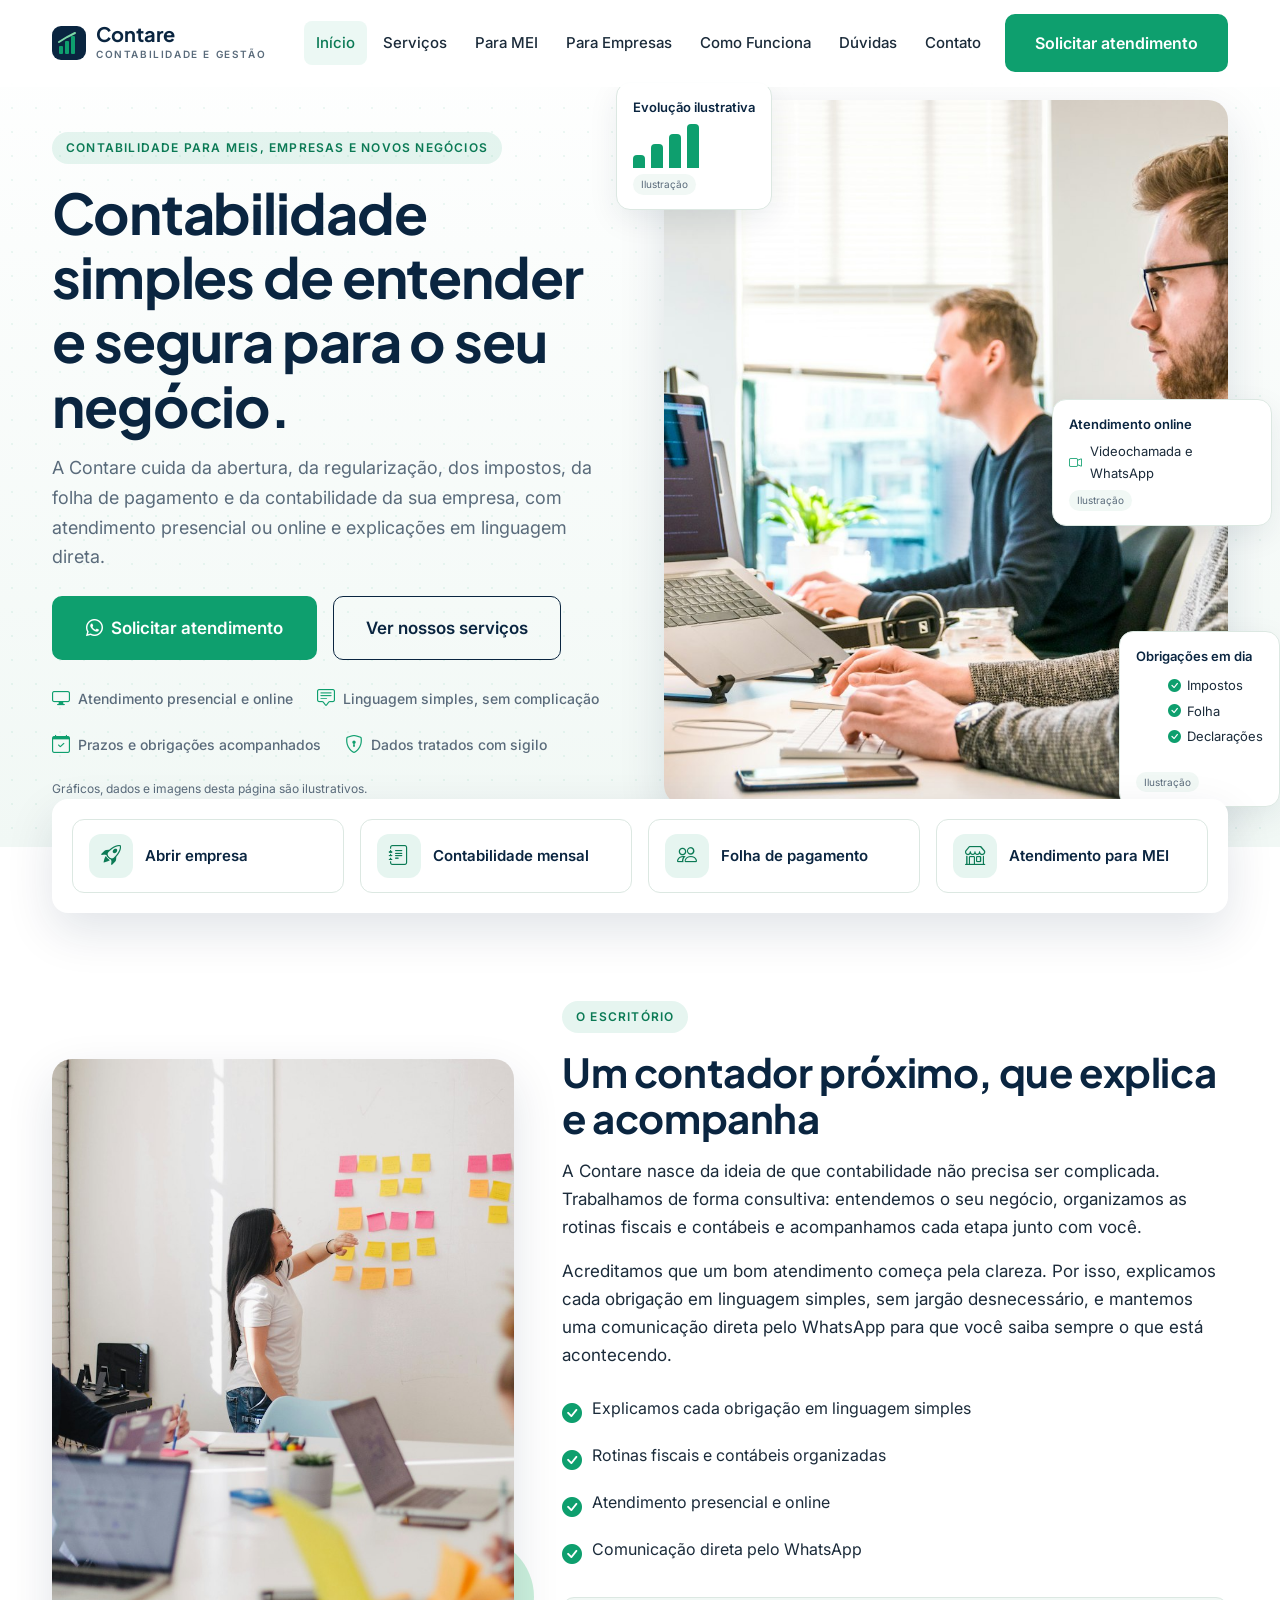
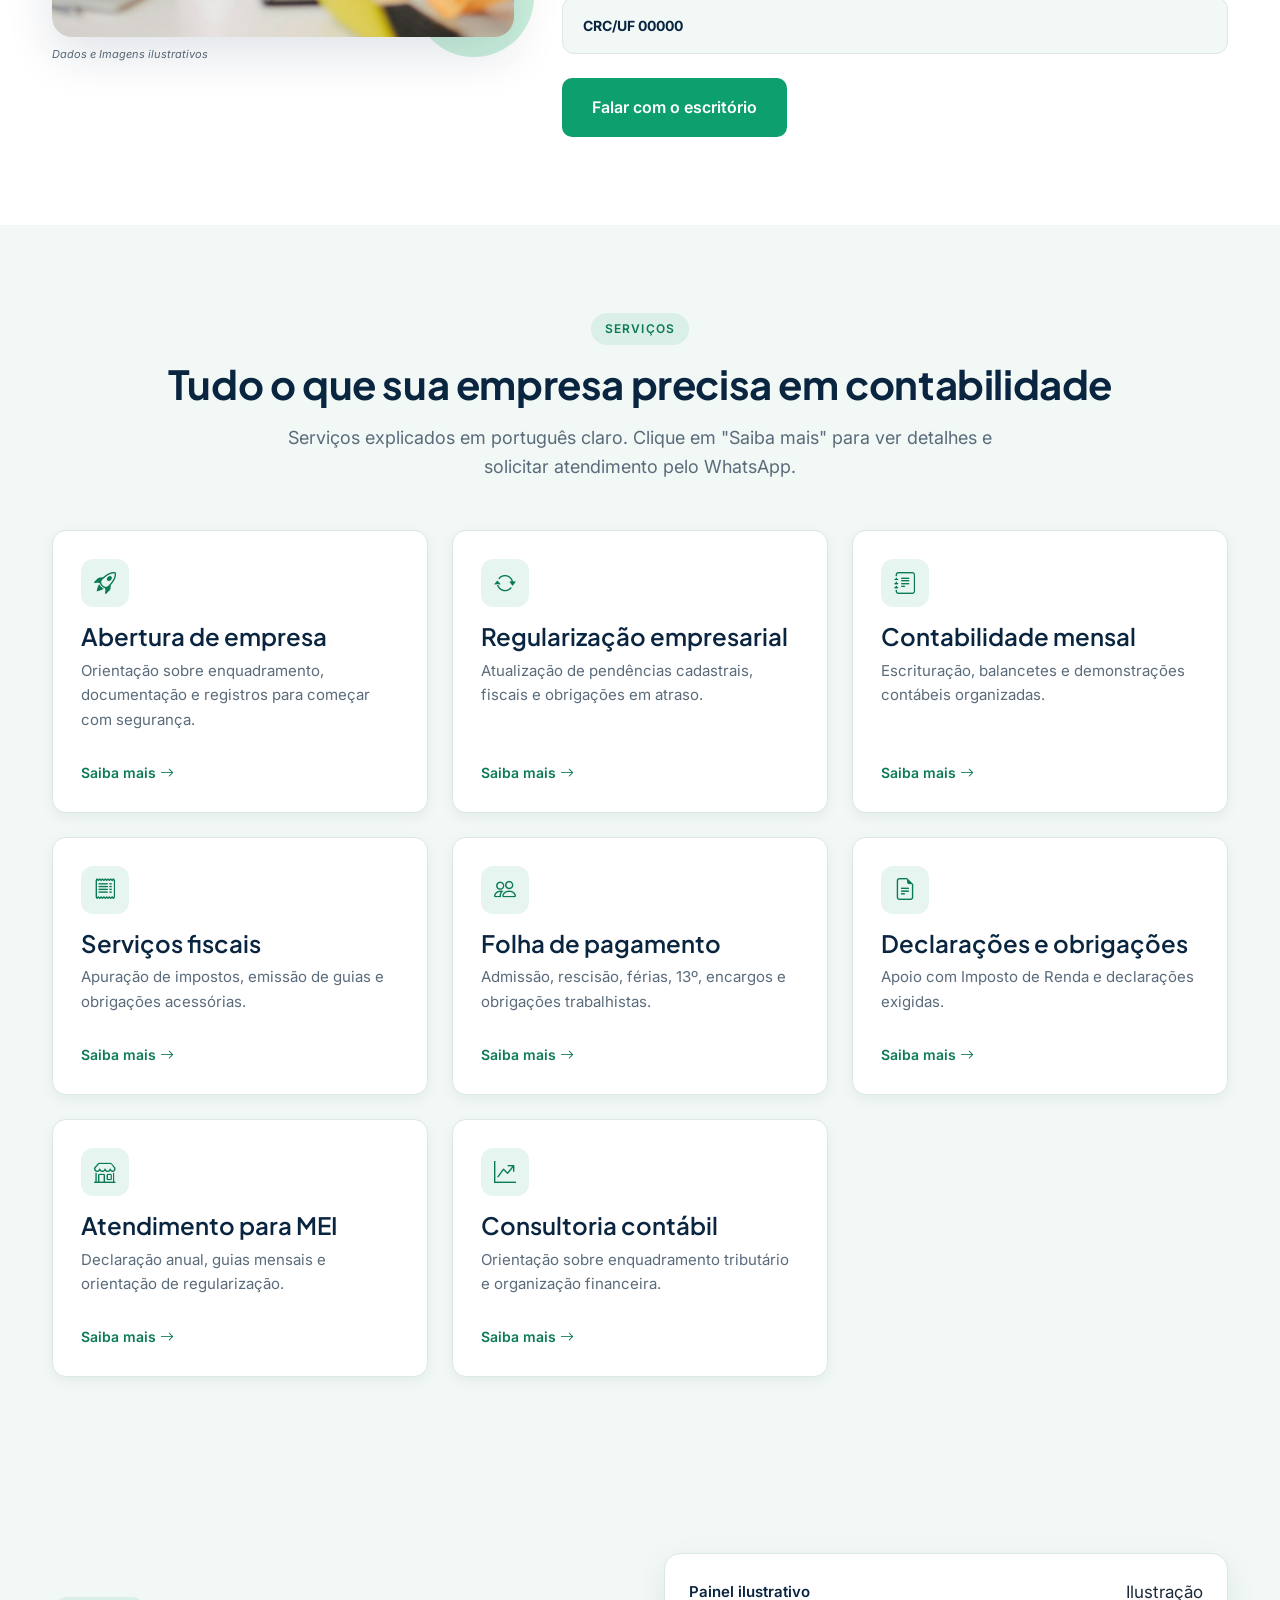
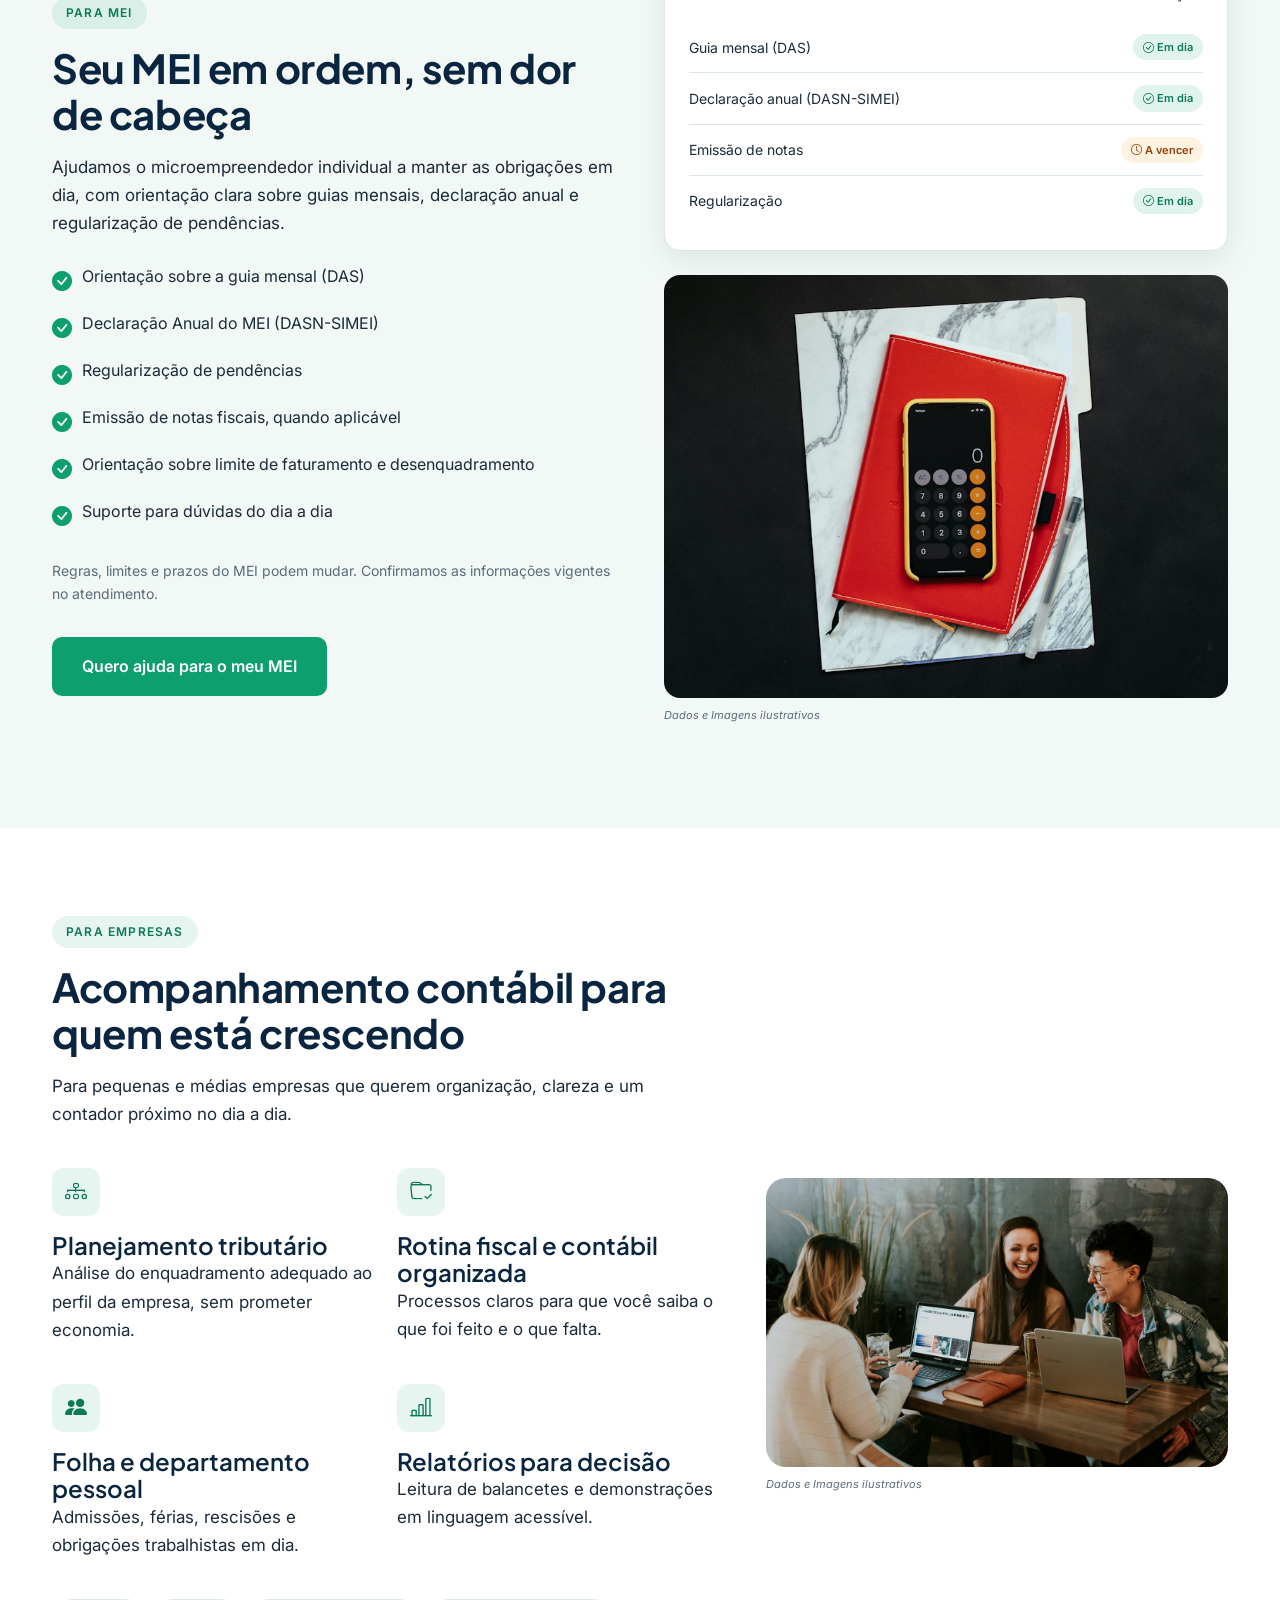
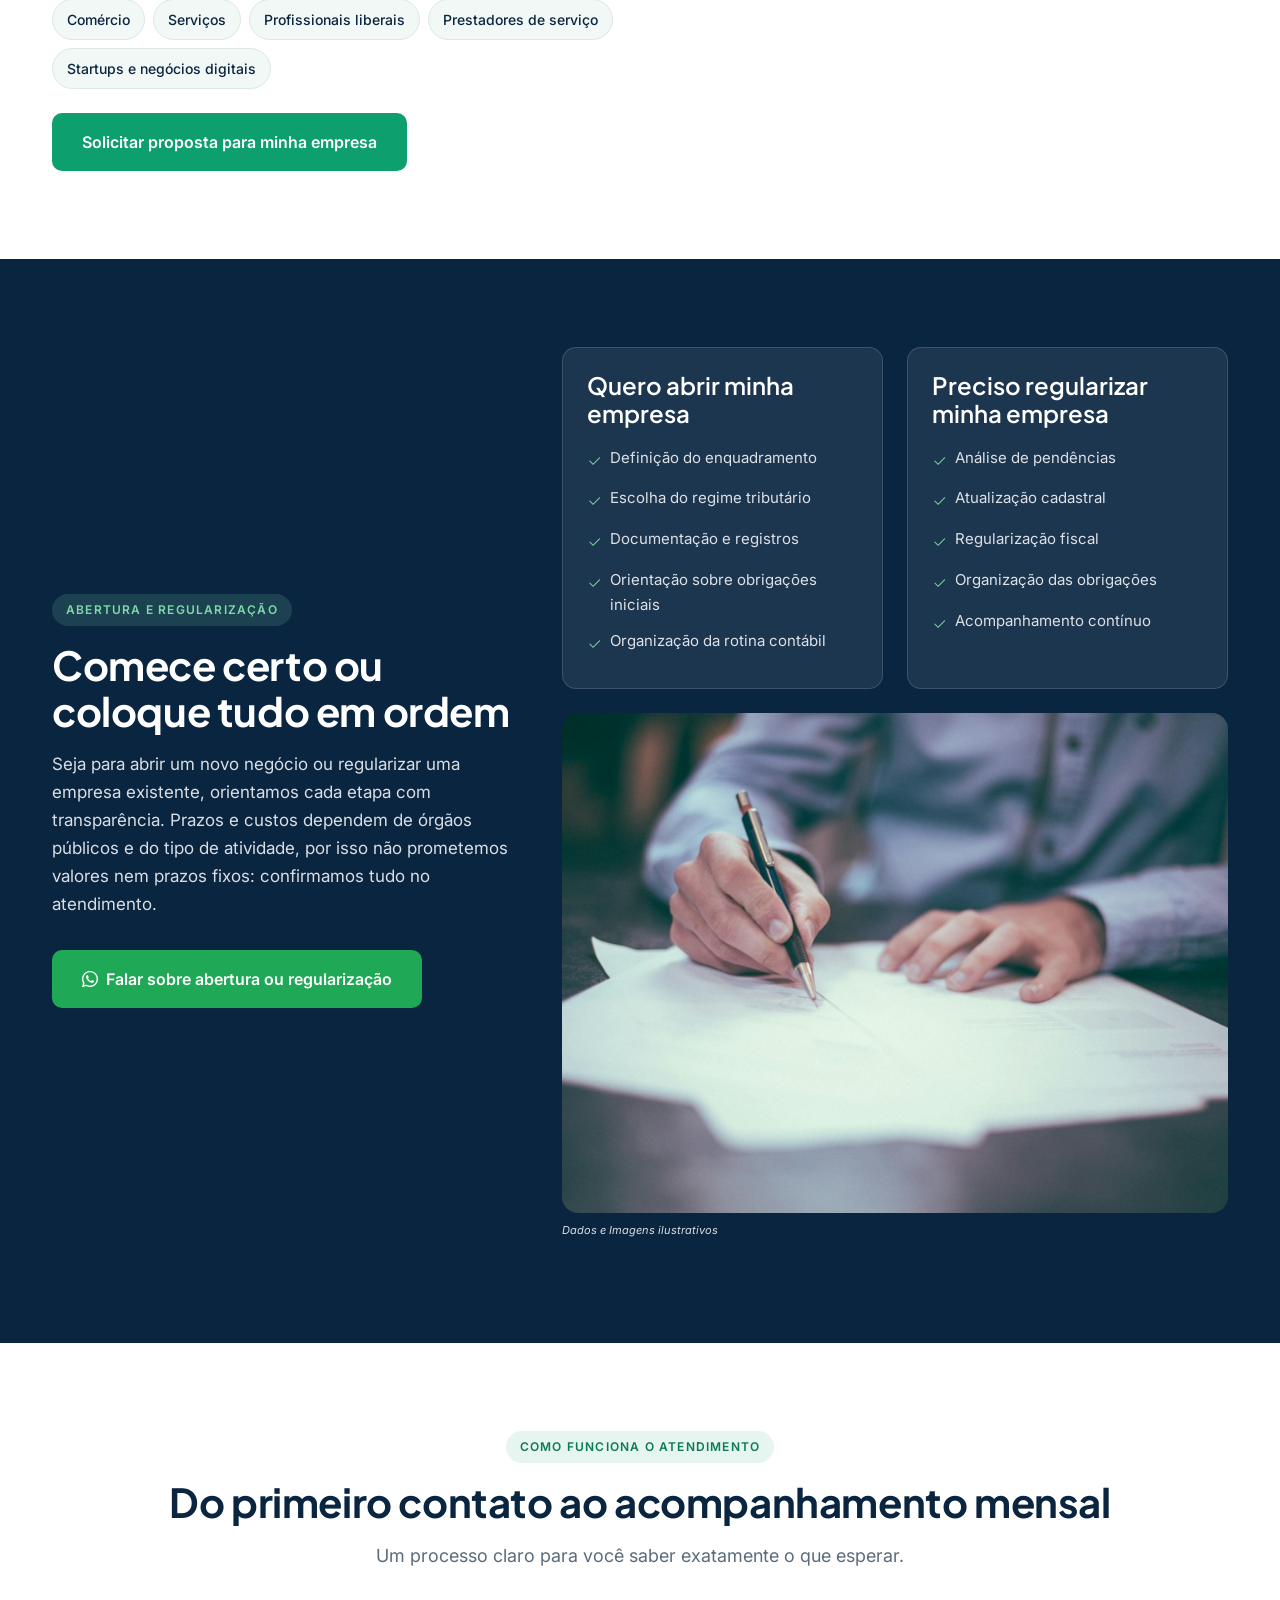
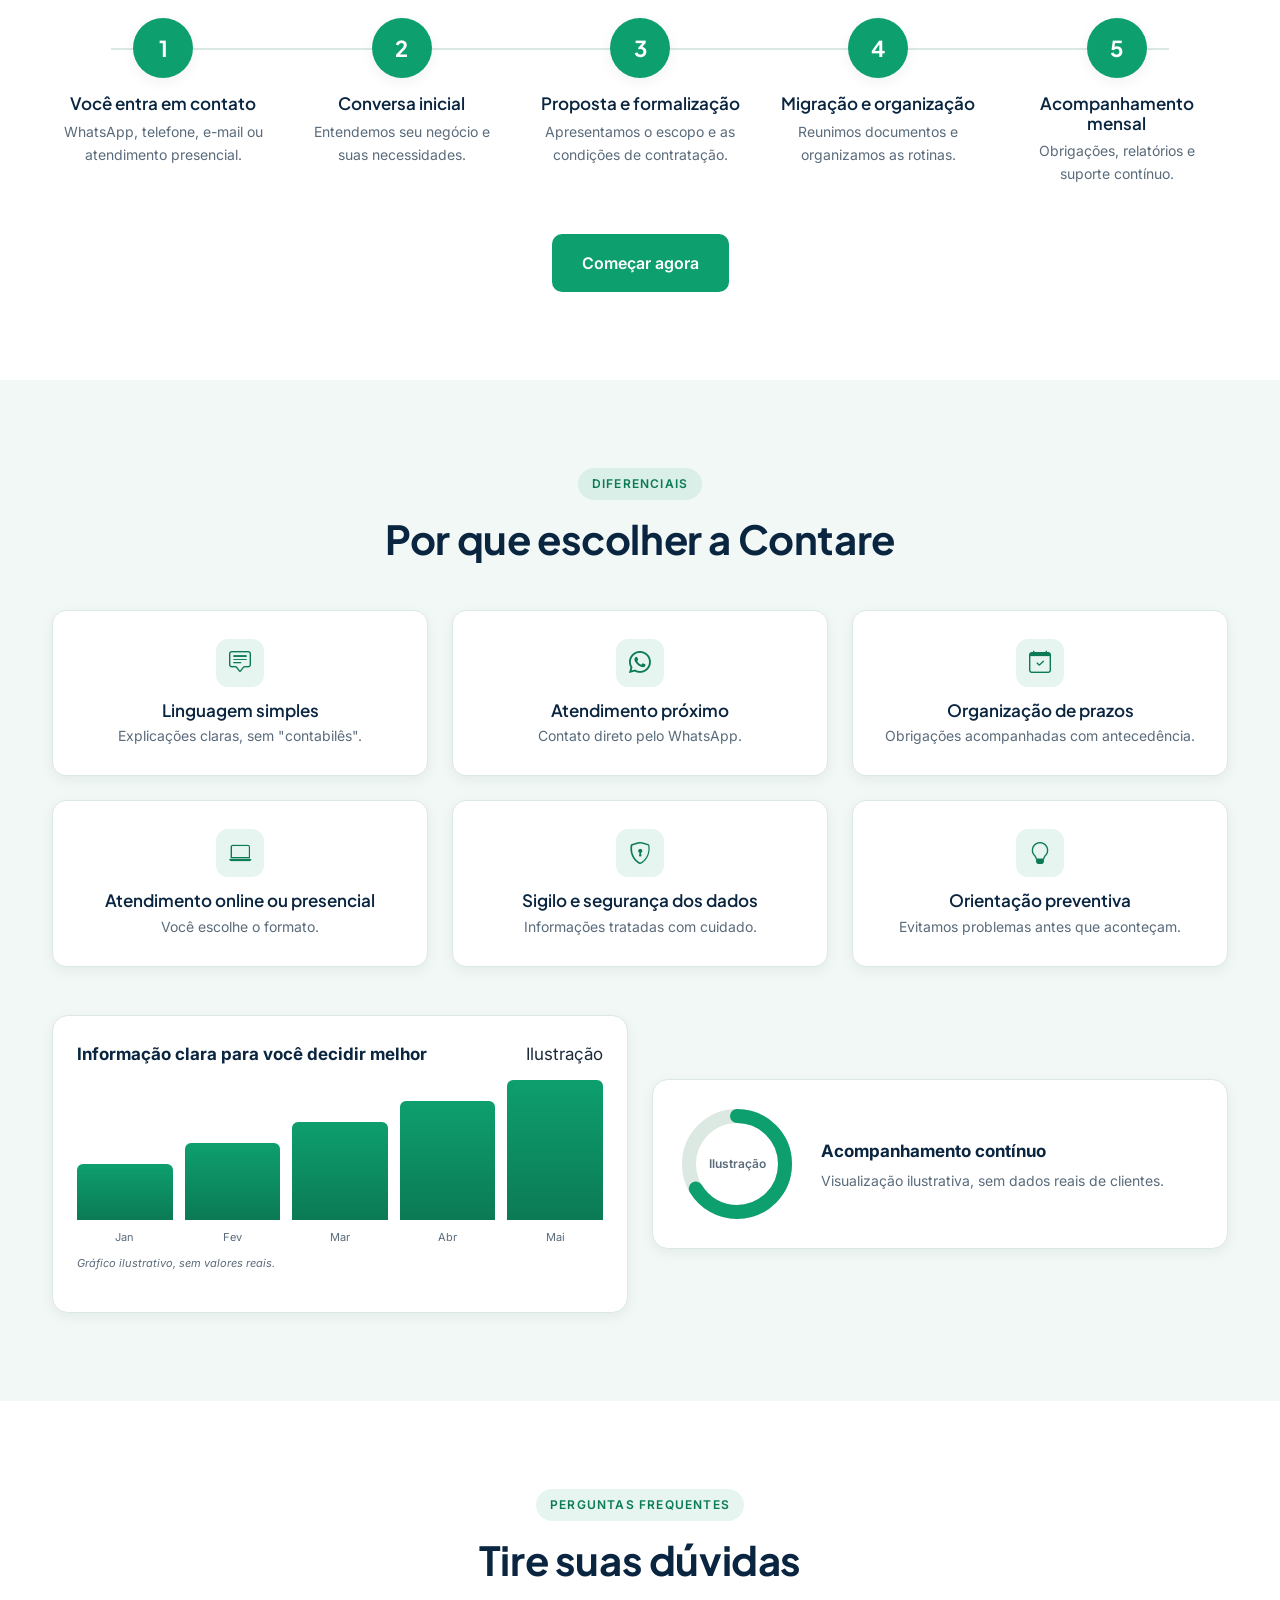
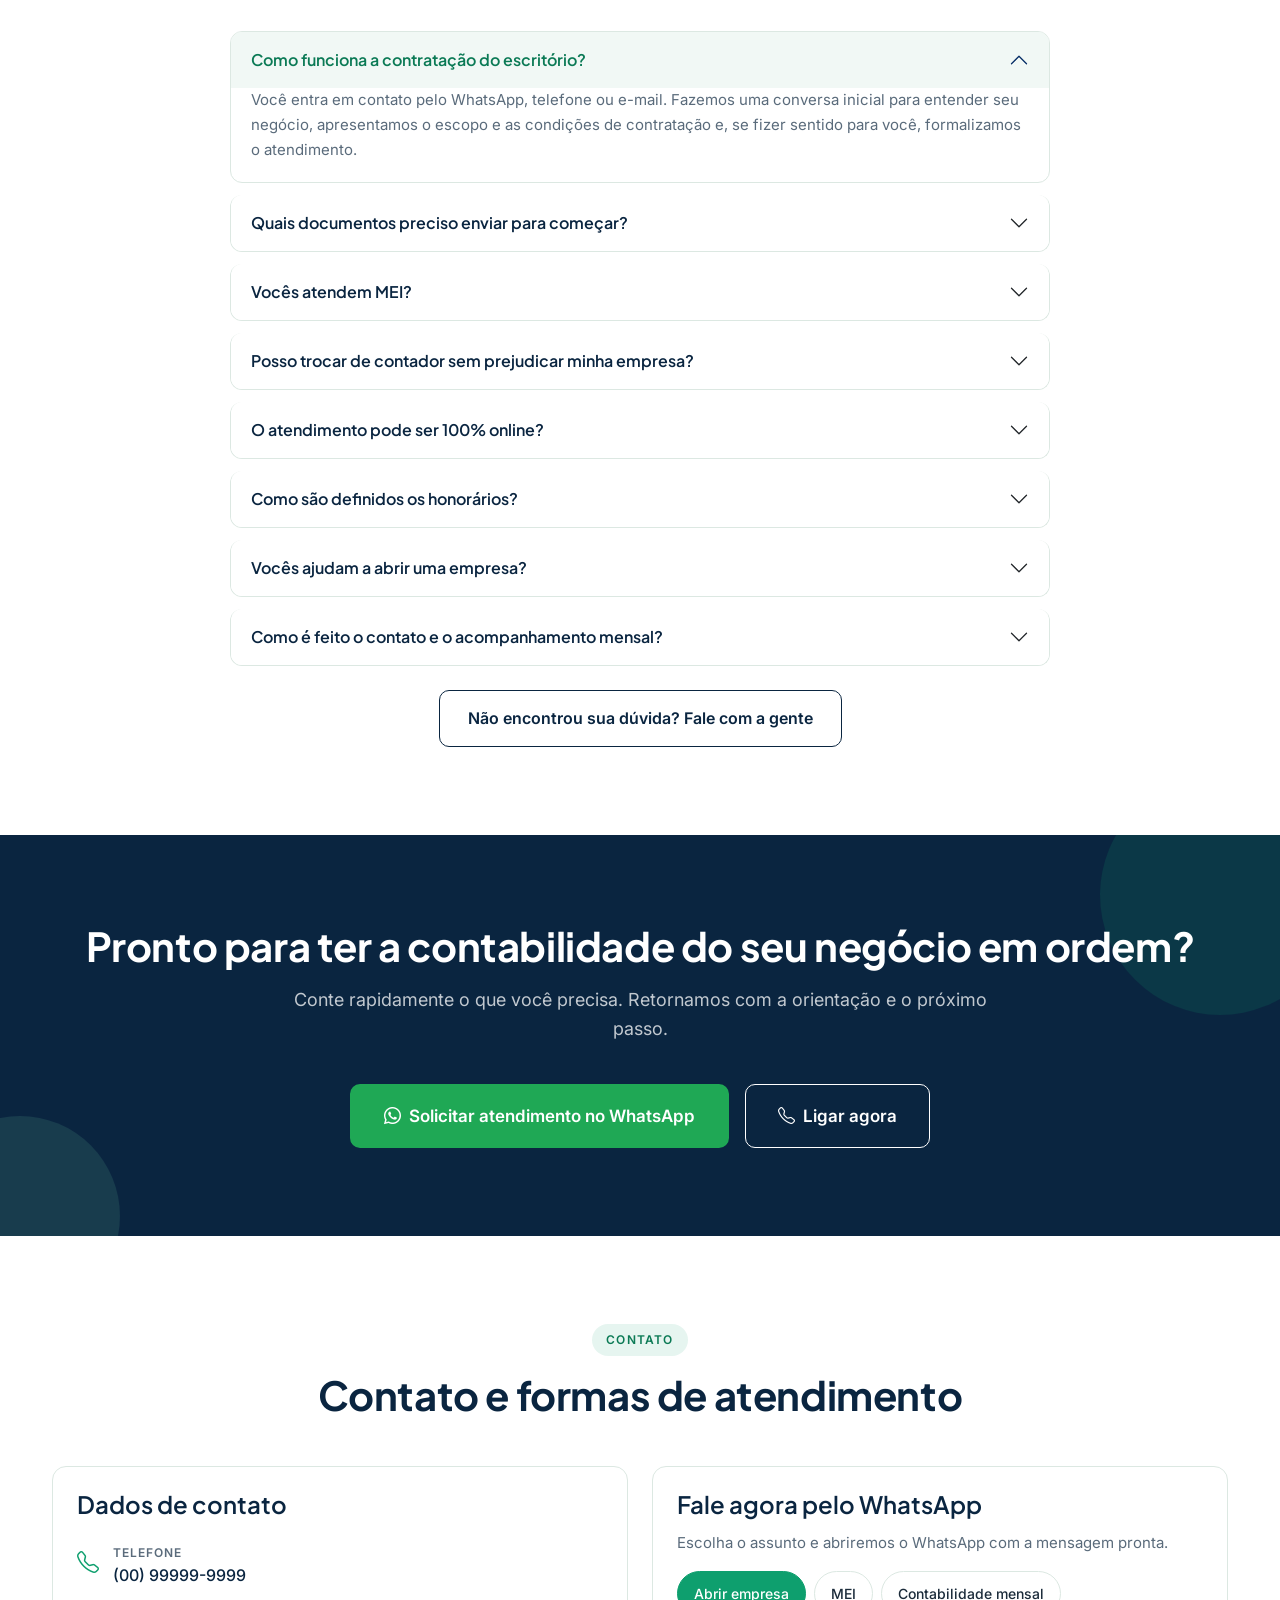
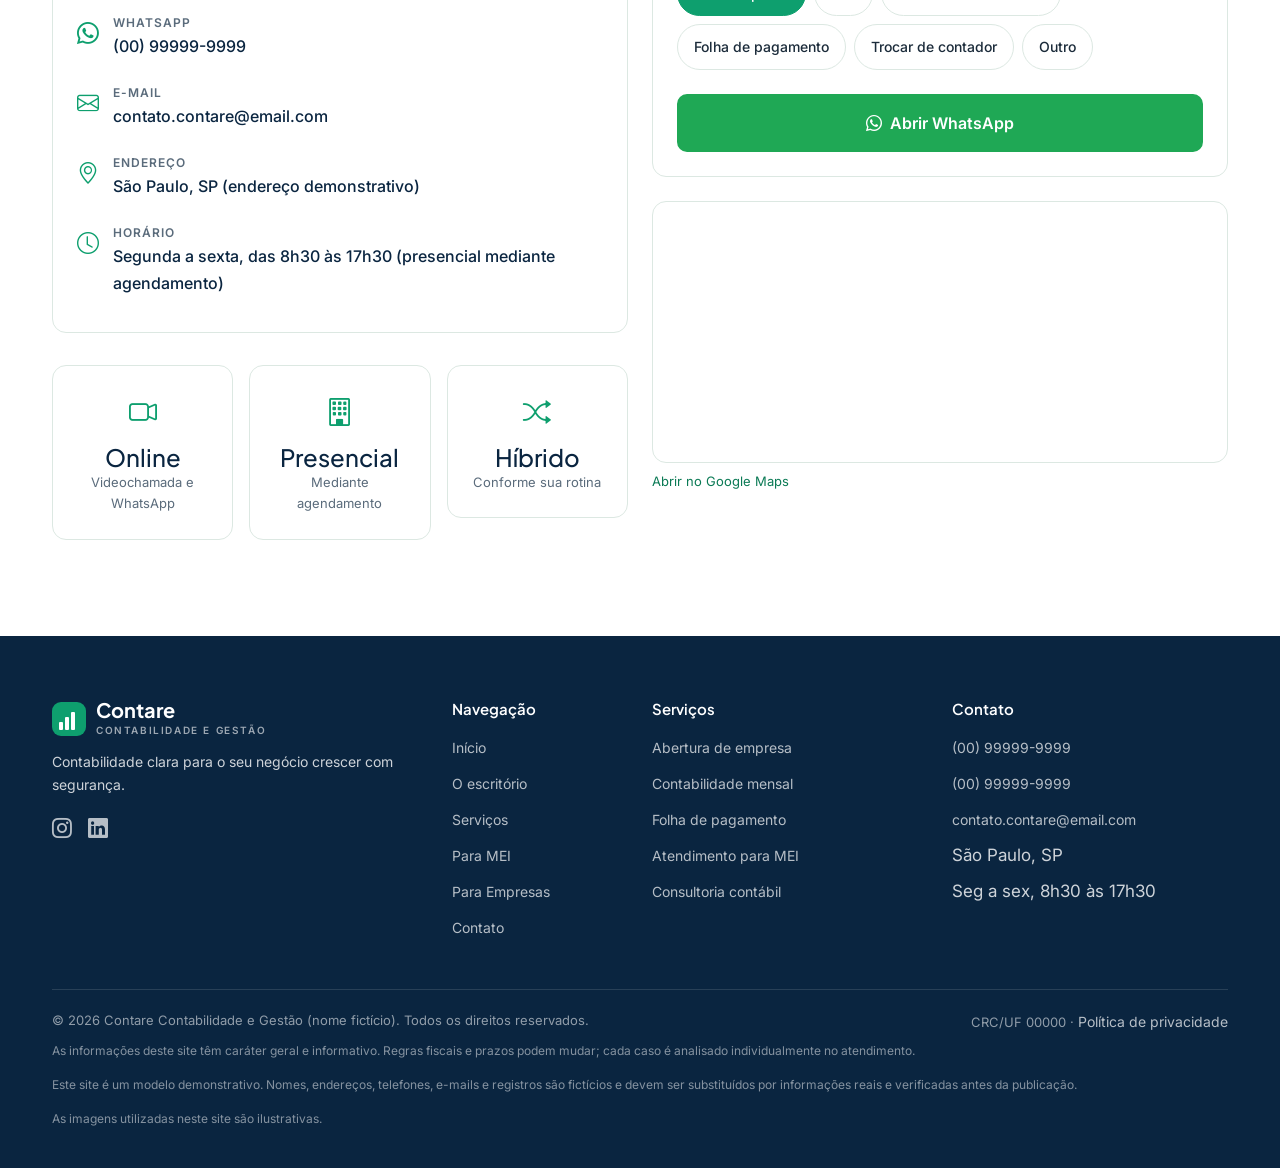
==== commit 8cdb1b35: "padronizacao de dados ficticios" ====
--- a/index.html
+++ b/index.html
@@ -1,4 +1,4 @@
-<!DOCTYPE html>
+﻿<!DOCTYPE html>
 <html lang="pt-BR">
 <head>
   <meta charset="UTF-8">
@@ -23,7 +23,7 @@
   <link href="css/style.css" rel="stylesheet">
   <noscript><style>.reveal{opacity:1;transform:none}</style></noscript>
   <script type="application/ld+json">
-  { "@context": "https://schema.org", "@type": "AccountingService", "name": "Contare Contabilidade e Gestão (nome fictício)", "description": "Contabilidade simples de entender e segura para o seu negócio.", "telephone": "(00) 0000-0000", "email": "contato@exemplo-contabilidade.com.br", "address": { "@type": "PostalAddress", "streetAddress": "Av. Exemplo, 500, Sala 302", "addressLocality": "Cidade", "addressRegion": "UF" } }
+  { "@context": "https://schema.org", "@type": "AccountingService", "name": "Contare Contabilidade e Gestão (nome fictício)", "description": "Contabilidade simples de entender e segura para o seu negócio.", "telephone": "(00) 99999-9999", "email": "contato.contare@email.com", "address": { "@type": "PostalAddress", "streetAddress": "Av. Exemplo, 500, Sala 302", "addressLocality": "Cidade", "addressRegion": "UF" } }
   </script>
 </head>
 <body>
@@ -46,7 +46,7 @@
             <li class="nav-item"><a class="nav-link-custom" href="#como-funciona">Como Funciona</a></li>
             <li class="nav-item"><a class="nav-link-custom" href="#faq">Dúvidas</a></li>
             <li class="nav-item"><a class="nav-link-custom" href="#contato">Contato</a></li>
-            <li class="nav-item ms-lg-2"><a class="btn-brand" data-wa="header" href="#">Solicitar atendimento</a></li>
+            <li class="nav-item ms-lg-2"><a class="btn-brand" data-wa="header" href="https://wa.me/5500999999999">Solicitar atendimento</a></li>
           </ul>
         </div>
       </nav>
@@ -61,7 +61,7 @@
             <h1 id="hero-title" class="reveal">Contabilidade simples de entender e segura para o seu negócio.</h1>
             <p class="mt-3 reveal" style="font-size:18px;color:var(--color-muted);">A Contare cuida da abertura, da regularização, dos impostos, da folha de pagamento e da contabilidade da sua empresa, com atendimento presencial ou online e explicações em linguagem direta.</p>
             <div class="d-flex flex-wrap gap-3 mt-4 reveal">
-              <a class="btn-brand btn-lg" data-wa="hero" href="#"><i class="bi bi-whatsapp"></i> Solicitar atendimento</a>
+              <a class="btn-brand btn-lg" data-wa="hero" href="https://wa.me/5500999999999"><i class="bi bi-whatsapp"></i> Solicitar atendimento</a>
               <a class="btn-outline-brand btn-lg" href="#servicos">Ver nossos serviços</a>
             </div>
             <div class="trust-row reveal">
@@ -115,9 +115,9 @@
               <li><i class="bi bi-check-circle-fill"></i> Comunicação direta pelo WhatsApp</li>
             </ul>
             <div class="crc-block">
-              <strong>CRC/UF 00000 (exemplo)</strong>
-            </div>
-            <a class="btn-brand mt-4" data-wa="escritorio" href="#">Falar com o escritório</a>
+              <strong>CRC/UF 00000</strong>
+            </div>
+            <a class="btn-brand mt-4" data-wa="escritorio" href="https://wa.me/5500999999999">Falar com o escritório</a>
           </div>
         </div>
       </div>
@@ -131,20 +131,20 @@
           <p class="section-subtitle mx-auto">Serviços explicados em português claro. Clique em "Saiba mais" para ver detalhes e solicitar atendimento pelo WhatsApp.</p>
         </div>
         <div class="row g-4">
-          <div class="col-md-6 col-lg-4 reveal"><article class="card-base card-service"><div class="icon-box"><i class="bi bi-rocket-takeoff"></i></div><h3>Abertura de empresa</h3><p>Orientação sobre enquadramento, documentação e registros para começar com segurança.</p><a class="card-link" href="#" data-bs-toggle="modal" data-bs-target="#serviceModal" data-service-title="Abertura de empresa" data-service-desc="<p><strong>O que é:</strong> orientação completa para abrir sua empresa com segurança.</p><p><strong>Para quem serve:</strong> quem vai começar um negócio.</p><p><strong>O que você precisa enviar:</strong> documentos pessoais e dados da atividade.</p>">Saiba mais <i class="bi bi-arrow-right"></i></a></article></div>
-          <div class="col-md-6 col-lg-4 reveal"><article class="card-base card-service"><div class="icon-box"><i class="bi bi-arrow-repeat"></i></div><h3>Regularização empresarial</h3><p>Atualização de pendências cadastrais, fiscais e obrigações em atraso.</p><a class="card-link" href="#" data-bs-toggle="modal" data-bs-target="#serviceModal" data-service-title="Regularização empresarial" data-service-desc="<p><strong>O que é:</strong> análise e atualização de pendências cadastrais e fiscais.</p><p><strong>Para quem serve:</strong> empresas com pendências.</p><p><strong>O que você precisa enviar:</strong> documentos da empresa e obrigações em aberto.</p>">Saiba mais <i class="bi bi-arrow-right"></i></a></article></div>
-          <div class="col-md-6 col-lg-4 reveal"><article class="card-base card-service"><div class="icon-box"><i class="bi bi-journal-text"></i></div><h3>Contabilidade mensal</h3><p>Escrituração, balancetes e demonstrações contábeis organizadas.</p><a class="card-link" href="#" data-bs-toggle="modal" data-bs-target="#serviceModal" data-service-title="Contabilidade mensal" data-service-desc="<p><strong>O que é:</strong> escrituração contábil e balancetes mensais.</p><p><strong>Para quem serve:</strong> empresas que precisam de contabilidade em dia.</p><p><strong>O que você precisa enviar:</strong> movimentações financeiras do período.</p>">Saiba mais <i class="bi bi-arrow-right"></i></a></article></div>
-          <div class="col-md-6 col-lg-4 reveal"><article class="card-base card-service"><div class="icon-box"><i class="bi bi-receipt"></i></div><h3>Serviços fiscais</h3><p>Apuração de impostos, emissão de guias e obrigações acessórias.</p><a class="card-link" href="#" data-bs-toggle="modal" data-bs-target="#serviceModal" data-service-title="Serviços fiscais" data-service-desc="<p><strong>O que é:</strong> apuração de impostos e emissão de guias.</p><p><strong>Para quem serve:</strong> empresas de todos os portes.</p><p><strong>O que você precisa enviar:</strong> notas fiscais e movimentação do período.</p>">Saiba mais <i class="bi bi-arrow-right"></i></a></article></div>
-          <div class="col-md-6 col-lg-4 reveal"><article class="card-base card-service"><div class="icon-box"><i class="bi bi-people"></i></div><h3>Folha de pagamento</h3><p>Admissão, rescisão, férias, 13º, encargos e obrigações trabalhistas.</p><a class="card-link" href="#" data-bs-toggle="modal" data-bs-target="#serviceModal" data-service-title="Folha de pagamento" data-service-desc="<p><strong>O que é:</strong> gestão da folha e obrigações trabalhistas.</p><p><strong>Para quem serve:</strong> empresas com funcionários.</p><p><strong>O que você precisa enviar:</strong> dados dos colaboradores e eventos do mês.</p>">Saiba mais <i class="bi bi-arrow-right"></i></a></article></div>
-          <div class="col-md-6 col-lg-4 reveal"><article class="card-base card-service"><div class="icon-box"><i class="bi bi-file-earmark-text"></i></div><h3>Declarações e obrigações</h3><p>Apoio com Imposto de Renda e declarações exigidas.</p><a class="card-link" href="#" data-bs-toggle="modal" data-bs-target="#serviceModal" data-service-title="Declarações e obrigações" data-service-desc="<p><strong>O que é:</strong> apoio com Imposto de Renda e outras declarações.</p><p><strong>Para quem serve:</strong> empresas e pessoas físicas.</p><p><strong>O que você precisa enviar:</strong> informes e documentos do período.</p>">Saiba mais <i class="bi bi-arrow-right"></i></a></article></div>
-          <div class="col-md-6 col-lg-4 reveal"><article class="card-base card-service"><div class="icon-box"><i class="bi bi-shop"></i></div><h3>Atendimento para MEI</h3><p>Declaração anual, guias mensais e orientação de regularização.</p><a class="card-link" href="#" data-bs-toggle="modal" data-bs-target="#serviceModal" data-service-title="Atendimento para MEI" data-service-desc="<p><strong>O que é:</strong> apoio ao MEI com declaração anual e guias.</p><p><strong>Para quem serve:</strong> MEIs.</p><p><strong>O que você precisa enviar:</strong> dados do MEI e movimentação.</p>">Saiba mais <i class="bi bi-arrow-right"></i></a></article></div>
-          <div class="col-md-6 col-lg-4 reveal"><article class="card-base card-service"><div class="icon-box"><i class="bi bi-graph-up-arrow"></i></div><h3>Consultoria contábil</h3><p>Orientação sobre enquadramento tributário e organização financeira.</p><a class="card-link" href="#" data-bs-toggle="modal" data-bs-target="#serviceModal" data-service-title="Consultoria contábil" data-service-desc="<p><strong>O que é:</strong> orientação sobre enquadramento e organização financeira.</p><p><strong>Para quem serve:</strong> quem quer decidir com segurança.</p><p><strong>O que você precisa enviar:</strong> informações do negócio e objetivos.</p>">Saiba mais <i class="bi bi-arrow-right"></i></a></article></div>
+          <div class="col-md-6 col-lg-4 reveal"><article class="card-base card-service"><div class="icon-box"><i class="bi bi-rocket-takeoff"></i></div><h3>Abertura de empresa</h3><p>Orientação sobre enquadramento, documentação e registros para começar com segurança.</p><a class="card-link" href="#serviceModal" data-bs-toggle="modal" data-bs-target="#serviceModal" data-service-title="Abertura de empresa" data-service-desc="<p><strong>O que é:</strong> orientação completa para abrir sua empresa com segurança.</p><p><strong>Para quem serve:</strong> quem vai começar um negócio.</p><p><strong>O que você precisa enviar:</strong> documentos pessoais e dados da atividade.</p>">Saiba mais <i class="bi bi-arrow-right"></i></a></article></div>
+          <div class="col-md-6 col-lg-4 reveal"><article class="card-base card-service"><div class="icon-box"><i class="bi bi-arrow-repeat"></i></div><h3>Regularização empresarial</h3><p>Atualização de pendências cadastrais, fiscais e obrigações em atraso.</p><a class="card-link" href="#serviceModal" data-bs-toggle="modal" data-bs-target="#serviceModal" data-service-title="Regularização empresarial" data-service-desc="<p><strong>O que é:</strong> análise e atualização de pendências cadastrais e fiscais.</p><p><strong>Para quem serve:</strong> empresas com pendências.</p><p><strong>O que você precisa enviar:</strong> documentos da empresa e obrigações em aberto.</p>">Saiba mais <i class="bi bi-arrow-right"></i></a></article></div>
+          <div class="col-md-6 col-lg-4 reveal"><article class="card-base card-service"><div class="icon-box"><i class="bi bi-journal-text"></i></div><h3>Contabilidade mensal</h3><p>Escrituração, balancetes e demonstrações contábeis organizadas.</p><a class="card-link" href="#serviceModal" data-bs-toggle="modal" data-bs-target="#serviceModal" data-service-title="Contabilidade mensal" data-service-desc="<p><strong>O que é:</strong> escrituração contábil e balancetes mensais.</p><p><strong>Para quem serve:</strong> empresas que precisam de contabilidade em dia.</p><p><strong>O que você precisa enviar:</strong> movimentações financeiras do período.</p>">Saiba mais <i class="bi bi-arrow-right"></i></a></article></div>
+          <div class="col-md-6 col-lg-4 reveal"><article class="card-base card-service"><div class="icon-box"><i class="bi bi-receipt"></i></div><h3>Serviços fiscais</h3><p>Apuração de impostos, emissão de guias e obrigações acessórias.</p><a class="card-link" href="#serviceModal" data-bs-toggle="modal" data-bs-target="#serviceModal" data-service-title="Serviços fiscais" data-service-desc="<p><strong>O que é:</strong> apuração de impostos e emissão de guias.</p><p><strong>Para quem serve:</strong> empresas de todos os portes.</p><p><strong>O que você precisa enviar:</strong> notas fiscais e movimentação do período.</p>">Saiba mais <i class="bi bi-arrow-right"></i></a></article></div>
+          <div class="col-md-6 col-lg-4 reveal"><article class="card-base card-service"><div class="icon-box"><i class="bi bi-people"></i></div><h3>Folha de pagamento</h3><p>Admissão, rescisão, férias, 13º, encargos e obrigações trabalhistas.</p><a class="card-link" href="#serviceModal" data-bs-toggle="modal" data-bs-target="#serviceModal" data-service-title="Folha de pagamento" data-service-desc="<p><strong>O que é:</strong> gestão da folha e obrigações trabalhistas.</p><p><strong>Para quem serve:</strong> empresas com funcionários.</p><p><strong>O que você precisa enviar:</strong> dados dos colaboradores e eventos do mês.</p>">Saiba mais <i class="bi bi-arrow-right"></i></a></article></div>
+          <div class="col-md-6 col-lg-4 reveal"><article class="card-base card-service"><div class="icon-box"><i class="bi bi-file-earmark-text"></i></div><h3>Declarações e obrigações</h3><p>Apoio com Imposto de Renda e declarações exigidas.</p><a class="card-link" href="#serviceModal" data-bs-toggle="modal" data-bs-target="#serviceModal" data-service-title="Declarações e obrigações" data-service-desc="<p><strong>O que é:</strong> apoio com Imposto de Renda e outras declarações.</p><p><strong>Para quem serve:</strong> empresas e pessoas físicas.</p><p><strong>O que você precisa enviar:</strong> informes e documentos do período.</p>">Saiba mais <i class="bi bi-arrow-right"></i></a></article></div>
+          <div class="col-md-6 col-lg-4 reveal"><article class="card-base card-service"><div class="icon-box"><i class="bi bi-shop"></i></div><h3>Atendimento para MEI</h3><p>Declaração anual, guias mensais e orientação de regularização.</p><a class="card-link" href="#serviceModal" data-bs-toggle="modal" data-bs-target="#serviceModal" data-service-title="Atendimento para MEI" data-service-desc="<p><strong>O que é:</strong> apoio ao MEI com declaração anual e guias.</p><p><strong>Para quem serve:</strong> MEIs.</p><p><strong>O que você precisa enviar:</strong> dados do MEI e movimentação.</p>">Saiba mais <i class="bi bi-arrow-right"></i></a></article></div>
+          <div class="col-md-6 col-lg-4 reveal"><article class="card-base card-service"><div class="icon-box"><i class="bi bi-graph-up-arrow"></i></div><h3>Consultoria contábil</h3><p>Orientação sobre enquadramento tributário e organização financeira.</p><a class="card-link" href="#serviceModal" data-bs-toggle="modal" data-bs-target="#serviceModal" data-service-title="Consultoria contábil" data-service-desc="<p><strong>O que é:</strong> orientação sobre enquadramento e organização financeira.</p><p><strong>Para quem serve:</strong> quem quer decidir com segurança.</p><p><strong>O que você precisa enviar:</strong> informações do negócio e objetivos.</p>">Saiba mais <i class="bi bi-arrow-right"></i></a></article></div>
         </div>
         <div class="modal fade" id="serviceModal" tabindex="-1" aria-labelledby="serviceModalLabel" aria-hidden="true">
           <div class="modal-dialog modal-dialog-centered"><div class="modal-content">
             <div class="modal-header"><h3 class="modal-title" id="serviceModalLabel">Serviço</h3><button type="button" class="btn-close" data-bs-dismiss="modal" aria-label="Fechar"></button></div>
             <div class="modal-body"></div>
-            <div class="modal-footer"><a class="btn-whatsapp modal-wa-btn" href="#"><i class="bi bi-whatsapp"></i> Solicitar este serviço</a></div>
+            <div class="modal-footer"><a class="btn-whatsapp modal-wa-btn" href="https://wa.me/5500999999999"><i class="bi bi-whatsapp"></i> Solicitar este serviço</a></div>
           </div></div>
         </div>
         <!-- O escritório real deve manter apenas os serviços que de fato oferece e que são verificáveis. -->
@@ -167,7 +167,7 @@
               <li><i class="bi bi-check-circle-fill"></i> Suporte para dúvidas do dia a dia</li>
             </ul>
             <p class="mt-2" style="font-size:14px;color:var(--color-muted);">Regras, limites e prazos do MEI podem mudar. Confirmamos as informações vigentes no atendimento.</p>
-            <a class="btn-brand mt-3" data-wa="mei" href="#">Quero ajuda para o meu MEI</a>
+            <a class="btn-brand mt-3" data-wa="mei" href="https://wa.me/5500999999999">Quero ajuda para o meu MEI</a>
           </div>
           <div class="col-lg-6 reveal">
             <div class="mei-panel">
@@ -203,7 +203,7 @@
             <div class="chips mt-4">
               <span class="chip">Comércio</span><span class="chip">Serviços</span><span class="chip">Profissionais liberais</span><span class="chip">Prestadores de serviço</span><span class="chip">Startups e negócios digitais</span>
             </div>
-            <a class="btn-brand mt-4" data-wa="empresas" href="#">Solicitar proposta para minha empresa</a>
+            <a class="btn-brand mt-4" data-wa="empresas" href="https://wa.me/5500999999999">Solicitar proposta para minha empresa</a>
           </div>
           <div class="col-lg-5 reveal">
             <img src="images/services/empresas.jpg" alt="Equipe analisando relatórios em reunião" style="border-radius:var(--radius-2xl);width:100%;" width="1200" height="750" loading="lazy">
@@ -220,7 +220,7 @@
             <span class="section-eyebrow">ABERTURA E REGULARIZAÇÃO</span>
             <h2 id="abertura-title" class="section-title">Comece certo ou coloque tudo em ordem</h2>
             <p>Seja para abrir um novo negócio ou regularizar uma empresa existente, orientamos cada etapa com transparência. Prazos e custos dependem de órgãos públicos e do tipo de atividade, por isso não prometemos valores nem prazos fixos: confirmamos tudo no atendimento.</p>
-            <a class="btn-whatsapp mt-3" data-wa="abertura" href="#"><i class="bi bi-whatsapp"></i> Falar sobre abertura ou regularização</a>
+            <a class="btn-whatsapp mt-3" data-wa="abertura" href="https://wa.me/5500999999999"><i class="bi bi-whatsapp"></i> Falar sobre abertura ou regularização</a>
           </div>
           <div class="col-lg-7 reveal">
             <div class="row g-4">
@@ -270,7 +270,7 @@
           <div class="timeline-step"><div class="timeline-num">4</div><div><h3>Migração e organização</h3><p>Reunimos documentos e organizamos as rotinas.</p></div></div>
           <div class="timeline-step"><div class="timeline-num">5</div><div><h3>Acompanhamento mensal</h3><p>Obrigações, relatórios e suporte contínuo.</p></div></div>
         </div>
-        <div class="text-center mt-5 reveal"><a class="btn-brand" data-wa="ctaFinal" href="#">Começar agora</a></div>
+        <div class="text-center mt-5 reveal"><a class="btn-brand" data-wa="ctaFinal" href="https://wa.me/5500999999999">Começar agora</a></div>
       </div>
     </section>
     <!-- DIFERENCIAIS -->
@@ -342,7 +342,7 @@
             <div class="accordion-item"><h3 class="accordion-header"><button class="accordion-button collapsed" type="button" data-bs-toggle="collapse" data-bs-target="#f7">Vocês ajudam a abrir uma empresa?</button></h3><div id="f7" class="accordion-collapse collapse" data-bs-parent="#faqAccordion"><div class="accordion-body">Sim. Orientamos sobre enquadramento, documentação e registros. Prazos e custos dependem de órgãos públicos e da atividade, por isso confirmamos tudo no atendimento.</div></div></div>
             <div class="accordion-item"><h3 class="accordion-header"><button class="accordion-button collapsed" type="button" data-bs-toggle="collapse" data-bs-target="#f8">Como é feito o contato e o acompanhamento mensal?</button></h3><div id="f8" class="accordion-collapse collapse" data-bs-parent="#faqAccordion"><div class="accordion-body">O contato ocorre pelo WhatsApp, telefone ou e-mail. Mensalmente, enviamos as obrigações, relatórios e orientações necessárias, com suporte contínuo para dúvidas.</div></div></div>
           </div>
-          <div class="text-center mt-4"><a class="btn-outline-brand" data-wa="faq" href="#">Não encontrou sua dúvida? Fale com a gente</a></div>
+          <div class="text-center mt-4"><a class="btn-outline-brand" data-wa="faq" href="https://wa.me/5500999999999">Não encontrou sua dúvida? Fale com a gente</a></div>
         </div>
       </div>
     </section>
@@ -352,8 +352,8 @@
         <h2 id="cta-final-title" class="section-title">Pronto para ter a contabilidade do seu negócio em ordem?</h2>
         <p class="section-subtitle mx-auto">Conte rapidamente o que você precisa. Retornamos com a orientação e o próximo passo.</p>
         <div class="d-flex flex-wrap justify-content-center gap-3">
-          <a class="btn-whatsapp btn-lg" data-wa="ctaFinal" href="#"><i class="bi bi-whatsapp"></i> Solicitar atendimento no WhatsApp</a>
-          <a class="btn-outline-brand btn-lg" href="tel:+5500000000000"><i class="bi bi-telephone"></i> Ligar agora</a>
+          <a class="btn-whatsapp btn-lg" data-wa="ctaFinal" href="https://wa.me/5500999999999"><i class="bi bi-whatsapp"></i> Solicitar atendimento no WhatsApp</a>
+          <a class="btn-outline-brand btn-lg" href="tel:+5500999999999"><i class="bi bi-telephone"></i> Ligar agora</a>
         </div>
       </div>
     </section>
@@ -369,10 +369,10 @@
           <div class="col-lg-6 reveal">
             <div class="contact-card">
               <h3 style="color:var(--color-primary);margin-bottom:12px;">Dados de contato</h3>
-              <div class="contact-item"><i class="bi bi-telephone"></i><div><div class="ci-label">Telefone</div><div class="ci-value"><a href="tel:+5500000000000">(00) 0000-0000</a></div></div></div>
-              <div class="contact-item"><i class="bi bi-whatsapp"></i><div><div class="ci-label">WhatsApp</div><div class="ci-value"><a href="https://wa.me/5500900000000" target="_blank" rel="noopener noreferrer">(00) 90000-0000</a></div></div></div>
-              <div class="contact-item"><i class="bi bi-envelope"></i><div><div class="ci-label">E-mail</div><div class="ci-value"><a href="mailto:contato@exemplo-contabilidade.com.br">contato@exemplo-contabilidade.com.br</a></div></div></div>
-              <div class="contact-item"><i class="bi bi-geo-alt"></i><div><div class="ci-label">Endereço</div><div class="ci-value">Av. Exemplo, 500, Sala 302, Centro, Cidade/UF (endereço demonstrativo)</div></div></div>
+              <div class="contact-item"><i class="bi bi-telephone"></i><div><div class="ci-label">Telefone</div><div class="ci-value"><a href="tel:+5500999999999">(00) 99999-9999</a></div></div></div>
+              <div class="contact-item"><i class="bi bi-whatsapp"></i><div><div class="ci-label">WhatsApp</div><div class="ci-value"><a href="https://wa.me/5500999999999" target="_blank" rel="noopener noreferrer">(00) 99999-9999</a></div></div></div>
+              <div class="contact-item"><i class="bi bi-envelope"></i><div><div class="ci-label">E-mail</div><div class="ci-value"><a href="mailto:contato.contare@email.com">contato.contare@email.com</a></div></div></div>
+              <div class="contact-item"><i class="bi bi-geo-alt"></i><div><div class="ci-label">Endereço</div><div class="ci-value">São Paulo, SP (endereço demonstrativo)</div></div></div>
               <div class="contact-item"><i class="bi bi-clock"></i><div><div class="ci-label">Horário</div><div class="ci-value">Segunda a sexta, das 8h30 às 17h30 (presencial mediante agendamento)</div></div></div>
             </div>
             <div class="row g-3 mt-3">
@@ -396,7 +396,7 @@
                   <button type="button" class="service-chip" data-subject="Outro">Outro</button>
                 </div>
               </fieldset>
-              <a id="contactWaBtn" class="btn-whatsapp w-100" href="#"><i class="bi bi-whatsapp"></i> Abrir WhatsApp</a>
+              <a id="contactWaBtn" class="btn-whatsapp w-100" href="https://wa.me/5500999999999"><i class="bi bi-whatsapp"></i> Abrir WhatsApp</a>
             </div>
             <div class="map-wrap mt-4">
               <iframe src="https://www.google.com/maps?q=Cidade+Centro&output=embed" title="Mapa com localização genérica do escritório" loading="lazy"></iframe>
@@ -421,8 +421,8 @@
             </div>
             <p style="font-size:14px;">Contabilidade clara para o seu negócio crescer com segurança.</p>
             <div class="d-flex gap-3 mt-3">
-              <a href="#" aria-label="Instagram" rel="noopener noreferrer"><i class="bi bi-instagram" style="font-size:20px;"></i></a>
-              <a href="#" aria-label="LinkedIn" rel="noopener noreferrer"><i class="bi bi-linkedin" style="font-size:20px;"></i></a>
+              <a href="https://www.instagram.com/" aria-label="Instagram" rel="noopener noreferrer"><i class="bi bi-instagram" style="font-size:20px;"></i></a>
+              <a href="https://www.linkedin.com/" aria-label="LinkedIn" rel="noopener noreferrer"><i class="bi bi-linkedin" style="font-size:20px;"></i></a>
             </div>
           </div>
         </div>
@@ -450,10 +450,10 @@
         <div class="col-lg-3 col-md-4">
           <h4>Contato</h4>
           <ul>
-            <li><a href="tel:+5500000000000">(00) 0000-0000</a></li>
-            <li><a href="https://wa.me/5500900000000" target="_blank" rel="noopener noreferrer">(00) 90000-0000</a></li>
-            <li><a href="mailto:contato@exemplo-contabilidade.com.br">contato@exemplo-contabilidade.com.br</a></li>
-            <li>Av. Exemplo, 500, Sala 302, Centro, Cidade/UF</li>
+            <li><a href="tel:+5500999999999">(00) 99999-9999</a></li>
+            <li><a href="https://wa.me/5500999999999" target="_blank" rel="noopener noreferrer">(00) 99999-9999</a></li>
+            <li><a href="mailto:contato.contare@email.com">contato.contare@email.com</a></li>
+            <li>São Paulo, SP</li>
             <li>Seg a sex, 8h30 às 17h30</li>
           </ul>
         </div>
@@ -461,7 +461,7 @@
       <div class="footer-bottom">
         <div class="d-flex flex-wrap justify-content-between gap-2">
           <span>© <span id="year"></span> Contare Contabilidade e Gestão (nome fictício). Todos os direitos reservados.</span>
-          <span>CRC/UF 00000 (exemplo) · <a href="politica-de-privacidade.html">Política de privacidade</a></span>
+          <span>CRC/UF 00000 · <a href="politica-de-privacidade.html">Política de privacidade</a></span>
         </div>
         <p class="footer-note">As informações deste site têm caráter geral e informativo. Regras fiscais e prazos podem mudar; cada caso é analisado individualmente no atendimento.</p>
         <p class="footer-note">Este site é um modelo demonstrativo. Nomes, endereços, telefones, e-mails e registros são fictícios e devem ser substituídos por informações reais e verificadas antes da publicação.</p>
@@ -471,7 +471,7 @@
   </footer>
 
   <!-- Floating buttons -->
-  <a id="fabWhatsapp" class="fab-whatsapp" data-wa="header" href="#" aria-label="Falar pelo WhatsApp"><i class="bi bi-whatsapp"></i></a>
+  <a id="fabWhatsapp" class="fab-whatsapp" data-wa="header" href="https://wa.me/5500999999999" aria-label="Falar pelo WhatsApp"><i class="bi bi-whatsapp"></i></a>
   <button id="backToTop" class="back-to-top" aria-label="Voltar ao topo"><i class="bi bi-arrow-up"></i></button>
 
   <script src="https://cdn.jsdelivr.net/npm/bootstrap@5.3.8/dist/js/bootstrap.bundle.min.js" integrity="sha384-FKyoEForCGlyvwx9Hj09JcYn3nv7wiPVlz7YYwJrWVcXK/BmnVDxM+D2scQbITxI" crossorigin="anonymous"></script>
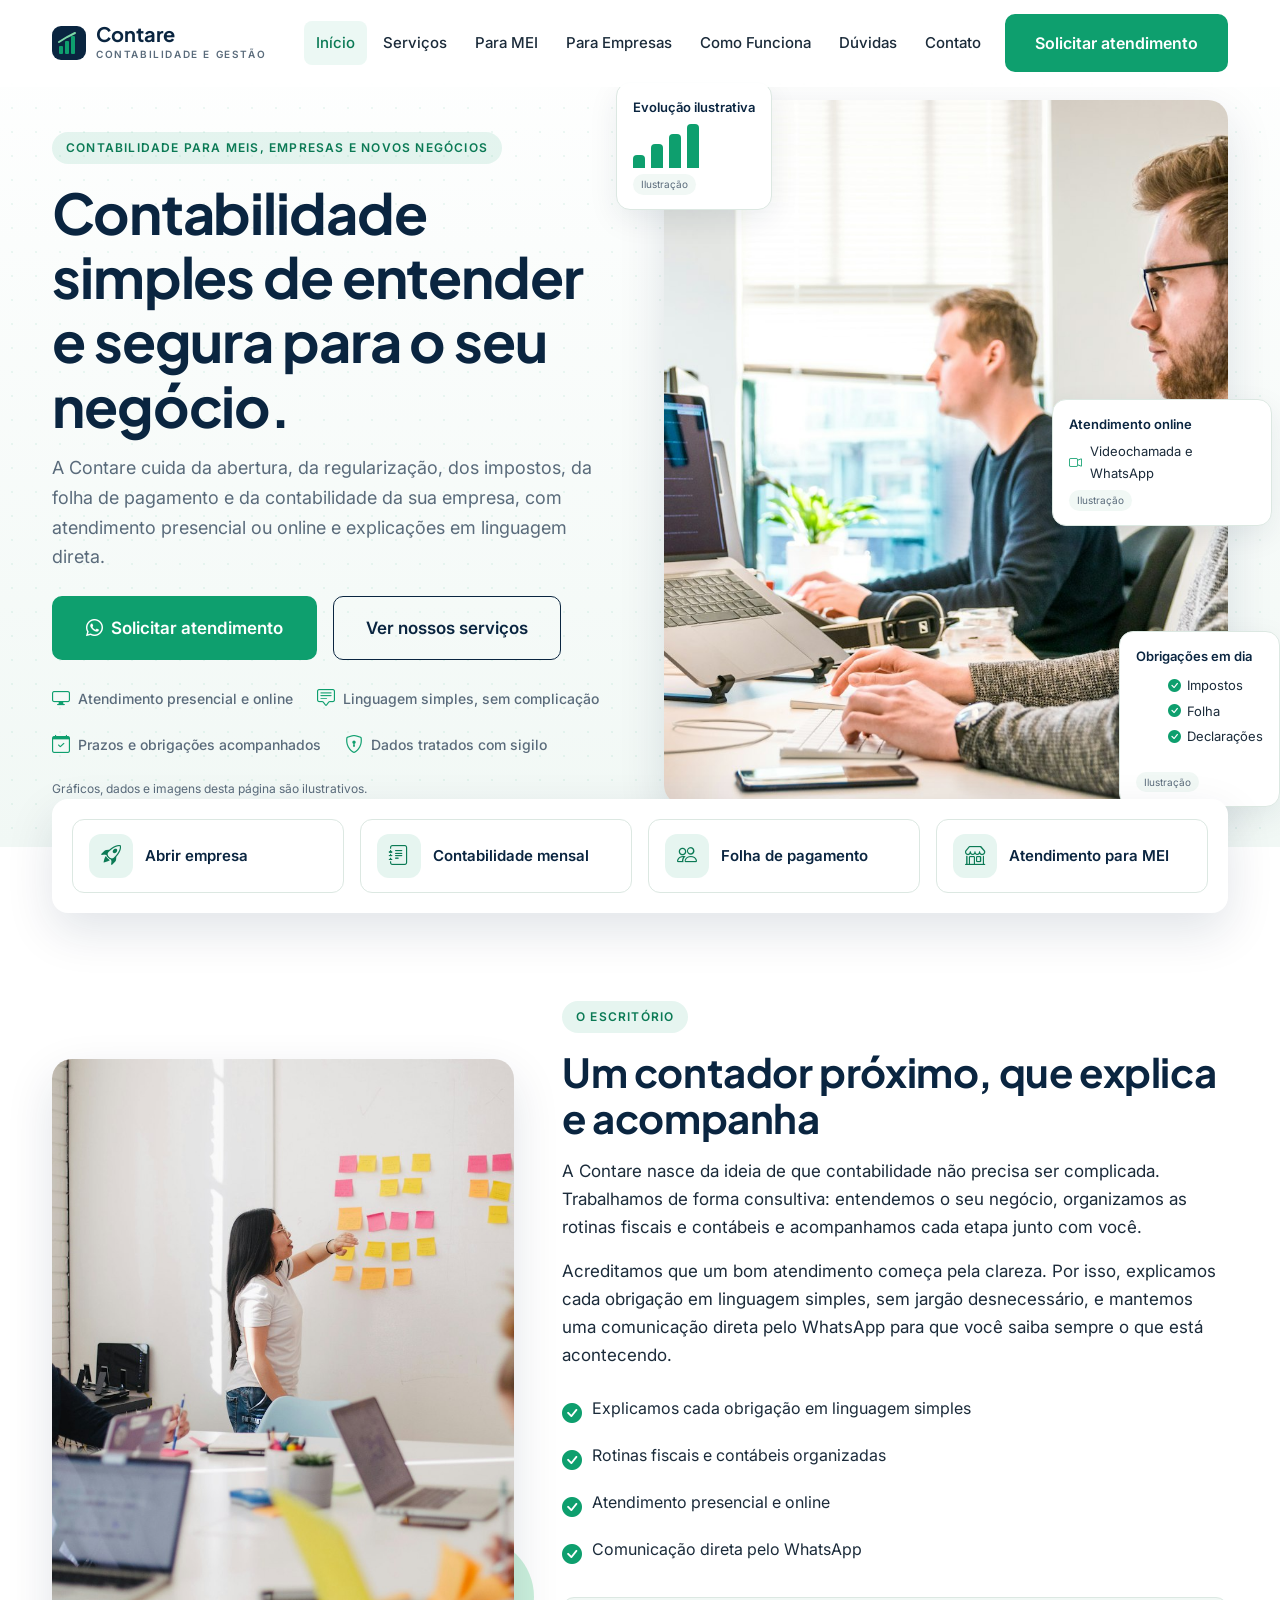
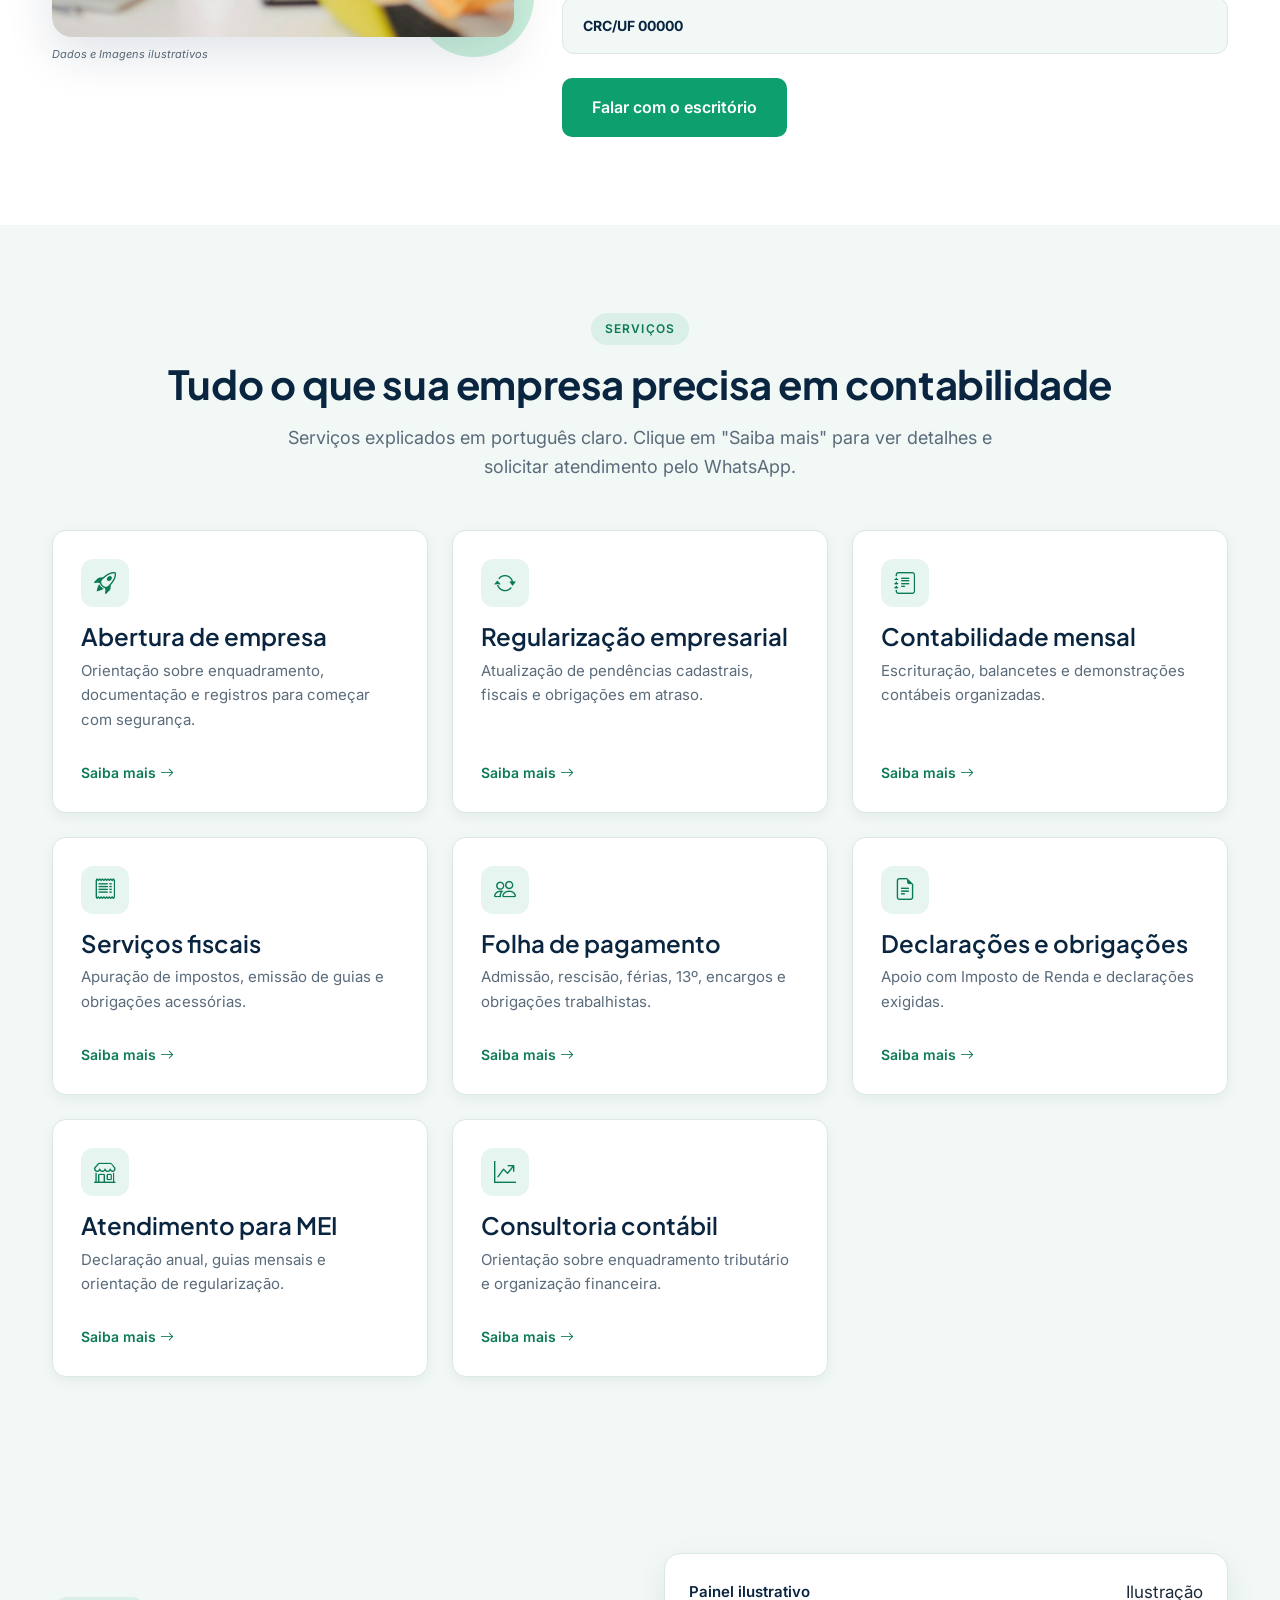
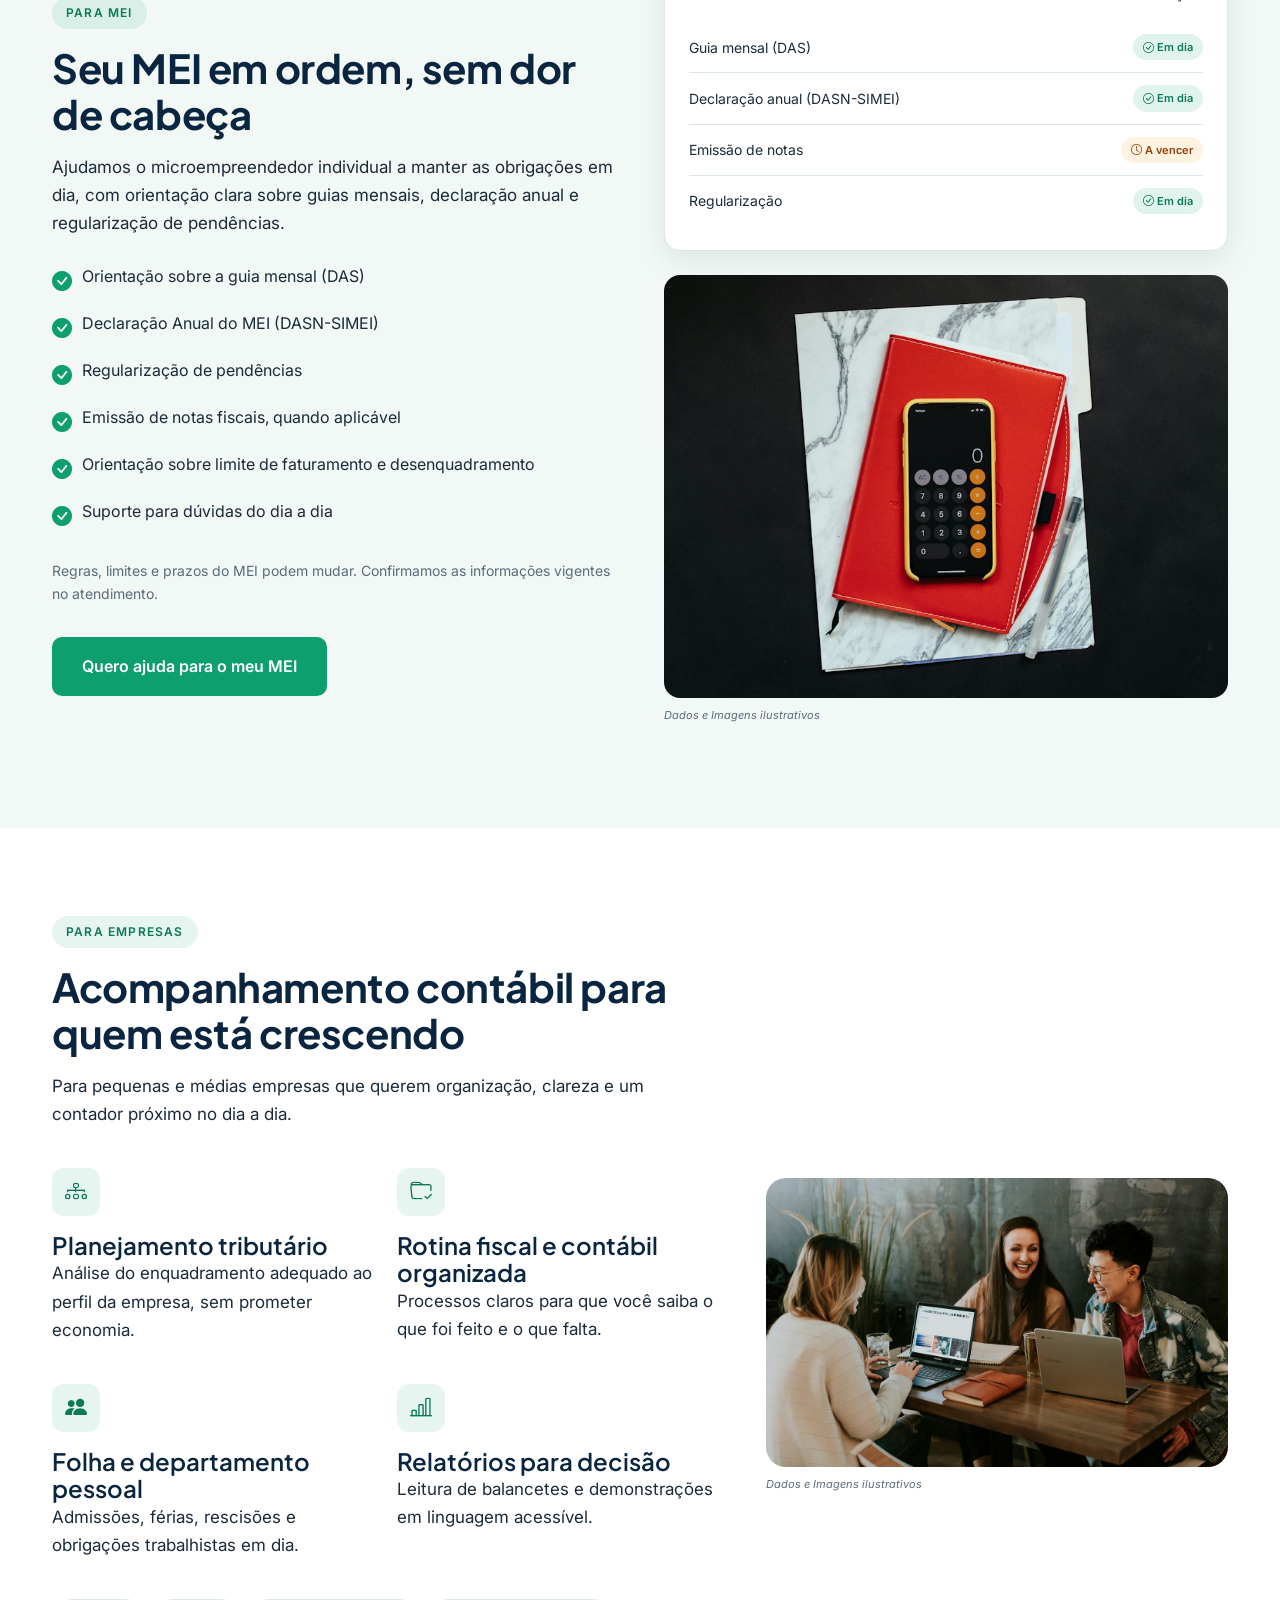
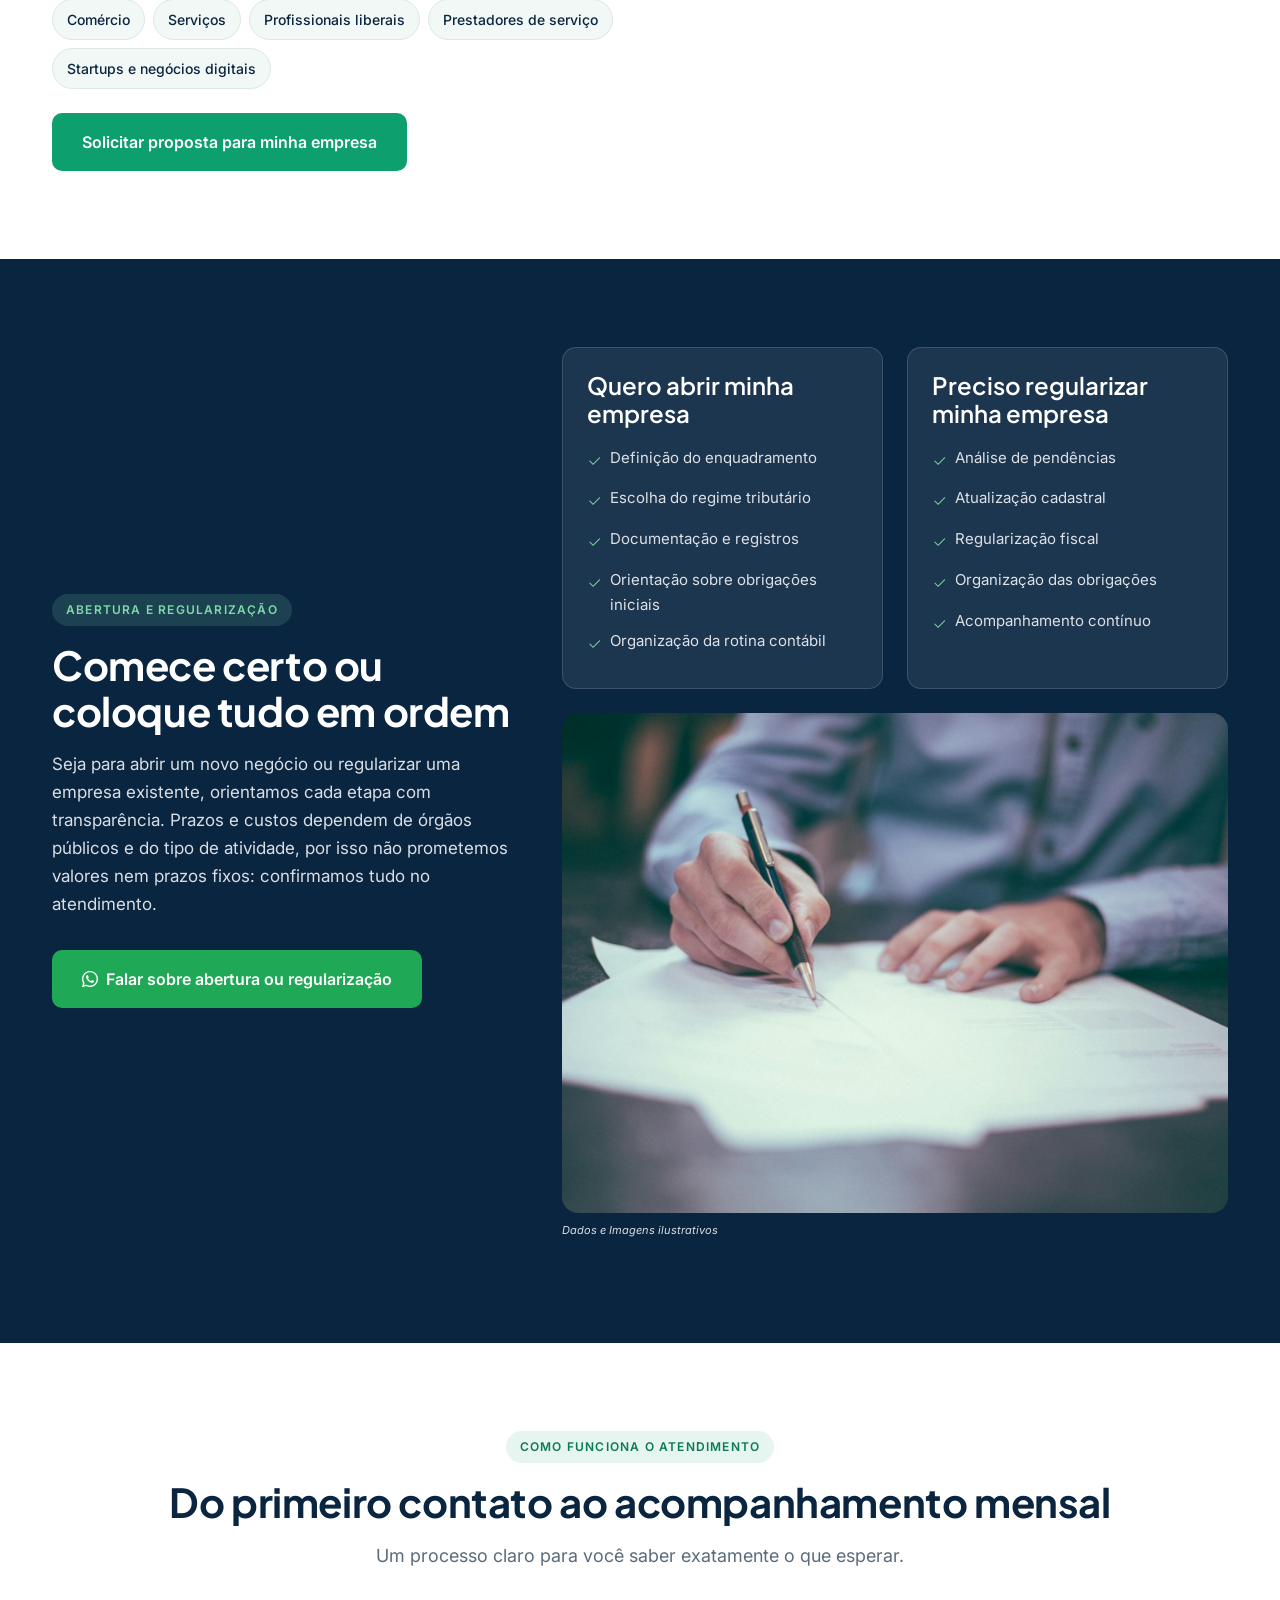
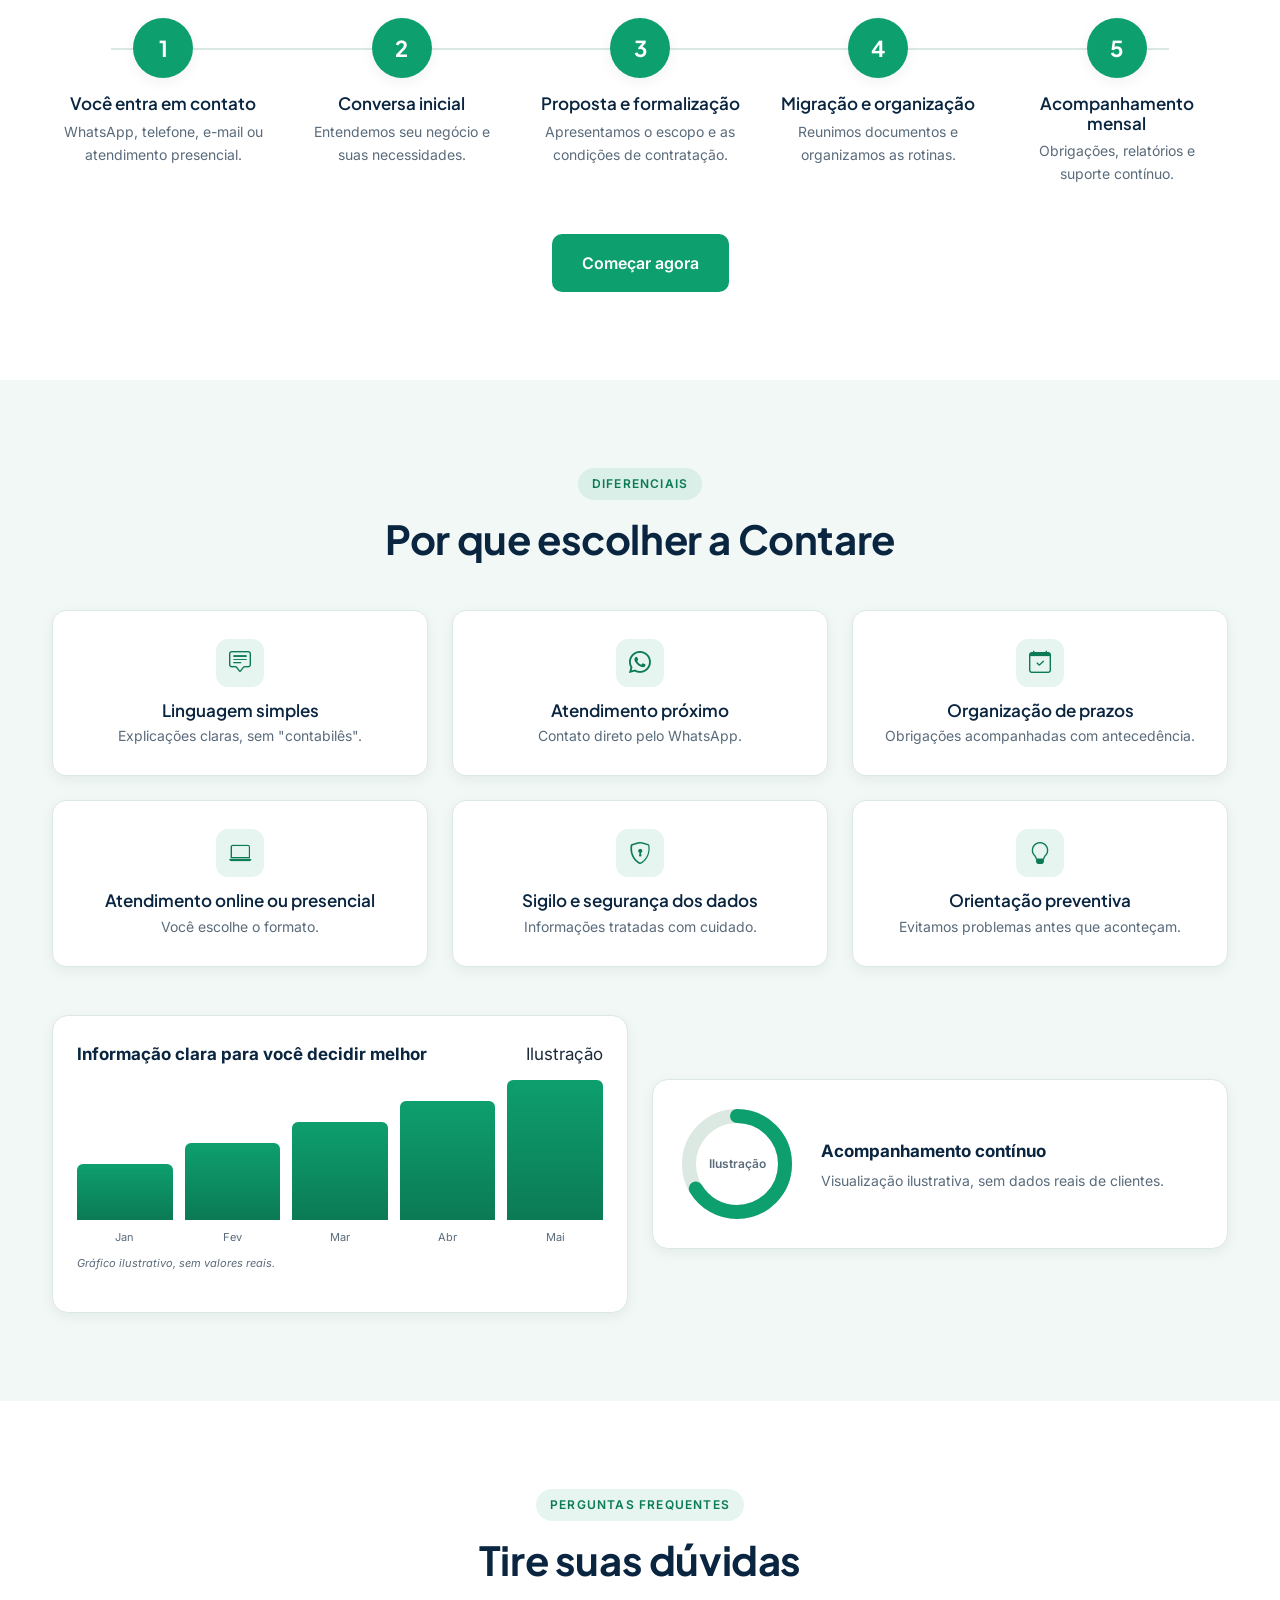
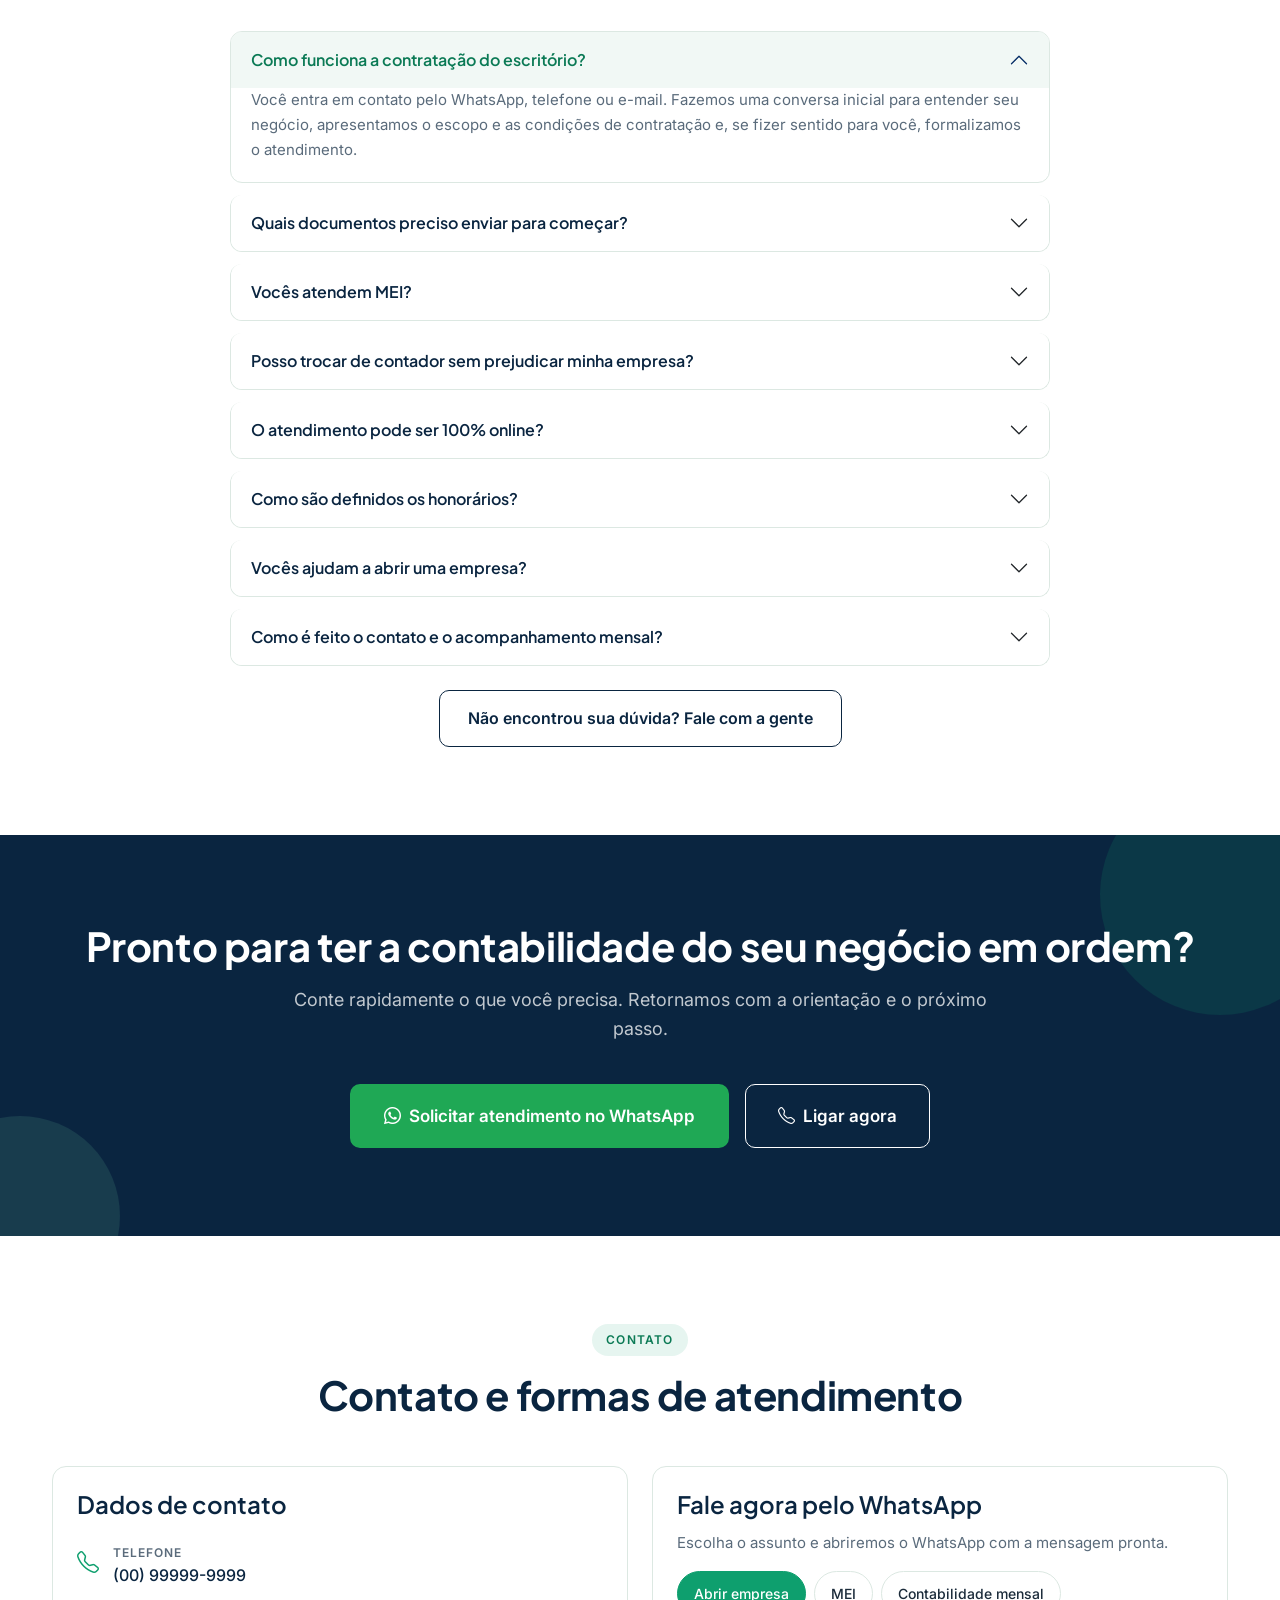
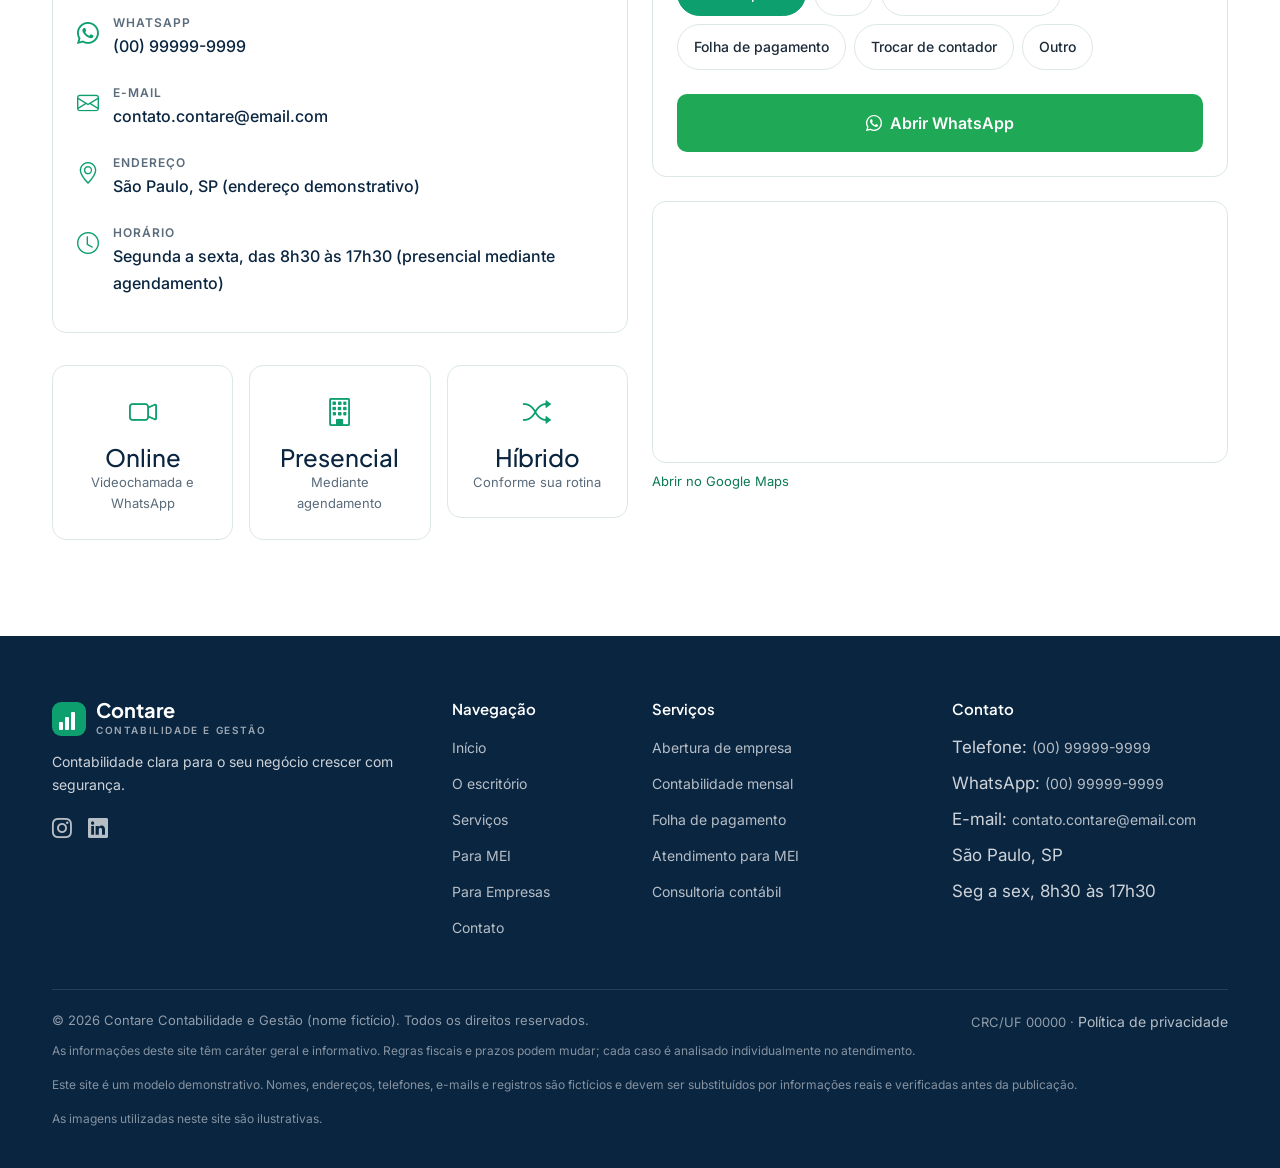
==== commit ecaf73e0: "ajustes para melhor compreencao" ====
--- a/index.html
+++ b/index.html
@@ -450,9 +450,9 @@
         <div class="col-lg-3 col-md-4">
           <h4>Contato</h4>
           <ul>
-            <li><a href="tel:+5500999999999">(00) 99999-9999</a></li>
-            <li><a href="https://wa.me/5500999999999" target="_blank" rel="noopener noreferrer">(00) 99999-9999</a></li>
-            <li><a href="mailto:contato.contare@email.com">contato.contare@email.com</a></li>
+            <li> Telefone: <a href="tel:+5500999999999">(00) 99999-9999</a></li>
+            <li> WhatsApp: <a href="https://wa.me/5500999999999" target="_blank" rel="noopener noreferrer">(00) 99999-9999</a></li>
+            <li> E-mail: <a href="mailto:contato.contare@email.com">contato.contare@email.com</a></li>
             <li>São Paulo, SP</li>
             <li>Seg a sex, 8h30 às 17h30</li>
           </ul>
